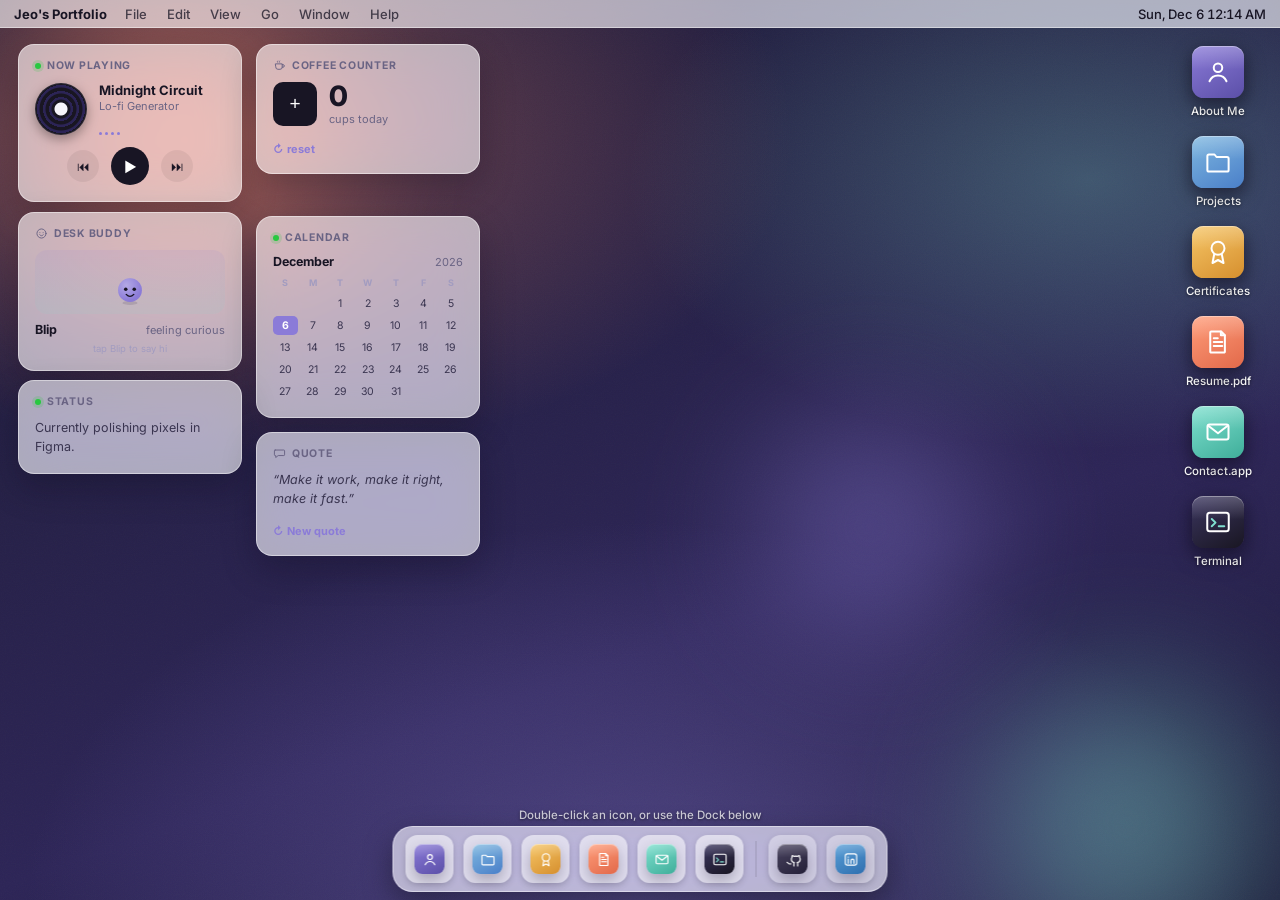
==== index.html @ fe389050 "added favicon and draggable widgets" ====
<!DOCTYPE html>
<html lang="en">
<head>
<meta charset="UTF-8">
<meta name="viewport" content="width=device-width, initial-scale=1.0, maximum-scale=1, user-scalable=no">
<title>Jeo Mayku Tecson - Portfolio</title>
<link rel="icon" type="image/x-icon" href="assets/pixelfavicon.png">
<link rel="preconnect" href="https://fonts.googleapis.com">
<link href="https://fonts.googleapis.com/css2?family=Inter:wght@400;500;600;700;800&family=JetBrains+Mono:wght@400;500&display=swap" rel="stylesheet">
<style>
/* ============================================================
   CONFIG NOTE: Search for "EDIT ME" in the <script> at the
   bottom to change name, bio, projects, links, and resume text.
   ============================================================ */

:root{
  --ink-900:#181524;
  --ink-700:#3a3550;
  --ink-500:#6a6484;
  --ink-300:#a29cc0;
  --glass-light: rgba(255,255,255,0.62);
  --glass-border: rgba(255,255,255,0.45);
  --accent-coral:#ff8a65;
  --accent-mint:#7fe0cf;
  --accent-violet:#8b7bd8;
  --window-bg:#f7f5fb;
  --window-header:#eeecf5;
  --radius-lg:14px;
  --radius-md:10px;
  --font-display:'Inter', -apple-system, BlinkMacSystemFont, 'Segoe UI', sans-serif;
  --font-body:'Inter', -apple-system, BlinkMacSystemFont, 'Segoe UI', sans-serif;
  --font-mono:'JetBrains Mono', monospace;
}

*{box-sizing:border-box;}
html,body{
  margin:0; padding:0; height:100%; width:100%;
  overflow:hidden;
  font-family:var(--font-body);
  -webkit-font-smoothing:antialiased;
  user-select:none;
}

/* ---------------- Desktop / Wallpaper ---------------- */
:root{
  --wp-base: linear-gradient(160deg, #1a1836 0%, #241f45 35%, #2c2456 65%, #1c1a3a 100%);
  --wp-blob1: #ff8a65;
  --wp-blob2: #7fe0cf;
  --wp-blob3: #8b7bd8;
}
#desktop{
  position:relative;
  height:100vh; width:100vw;
  overflow:hidden;
  background:
    radial-gradient(ellipse 70% 60% at 20% 15%, color-mix(in srgb, var(--wp-blob1) 35%, transparent), transparent 60%),
    radial-gradient(ellipse 60% 50% at 85% 20%, color-mix(in srgb, var(--wp-blob2) 28%, transparent), transparent 60%),
    radial-gradient(ellipse 80% 70% at 50% 100%, color-mix(in srgb, var(--wp-blob3) 40%, transparent), transparent 60%),
    var(--wp-base);
  background-size: cover;
  background-position: center;
  transition: background-color .3s ease;
}
.blob{
  position:absolute;
  border-radius:50%;
  filter:blur(60px);
  opacity:0.55;
  animation: drift 30s ease-in-out infinite;
  pointer-events:none;
  transition: opacity .3s ease;
}
.blob1{ width:38vw; height:38vw; top:-8vw; left:-6vw; background:radial-gradient(circle, var(--wp-blob1), transparent 70%); animation-delay:0s;}
.blob2{ width:32vw; height:32vw; bottom:-10vw; right:-4vw; background:radial-gradient(circle, var(--wp-blob2), transparent 70%); animation-delay:-10s;}
.blob3{ width:26vw; height:26vw; top:40%; left:55%; background:radial-gradient(circle, var(--wp-blob3), transparent 70%); animation-delay:-20s;}
@keyframes drift{
  0%,100%{ transform:translate(0,0) scale(1); }
  33%{ transform:translate(3vw,-2vw) scale(1.08); }
  66%{ transform:translate(-2vw,3vw) scale(0.95); }
}
@media (prefers-reduced-motion: reduce){
  .blob{ animation:none; }
}

/* subtle grain */
#desktop::after{
  content:"";
  position:absolute; inset:0;
  background-image:url("data:image/svg+xml,%3Csvg xmlns='http://www.w3.org/2000/svg' width='100' height='100'%3E%3Cfilter id='n'%3E%3CfeTurbulence type='fractalNoise' baseFrequency='0.9' numOctaves='2' stitchTiles='stitch'/%3E%3C/filter%3E%3Crect width='100%25' height='100%25' filter='url(%23n)' opacity='0.03'/%3E%3C/svg%3E");
  pointer-events:none;
}

/* ---------------- Menu Bar ---------------- */
#menubar{
  position:fixed; top:0; left:0; right:0; height:28px;
  background:var(--glass-light);
  backdrop-filter:blur(20px) saturate(180%);
  -webkit-backdrop-filter:blur(20px) saturate(180%);
  border-bottom:1px solid var(--glass-border);
  display:flex; align-items:center; justify-content:space-between;
  padding:0 14px;
  font-size:13px; font-weight:600; color:var(--ink-900);
  z-index:9000;
}
#menubar .left, #menubar .right{ display:flex; align-items:center; gap:16px; }
#menubar .app-name{ font-weight:700; cursor:pointer; }
#menubar .menu-item{
  opacity:0.75; font-weight:500; display:none;
  position:relative; cursor:pointer; padding:4px 2px;
  border-radius:4px; transition:opacity .12s ease, background .12s ease;
}
@media (min-width:700px){ #menubar .menu-item{ display:inline-flex; align-items:center; } }
#menubar .menu-item:hover{ opacity:1; }
#menubar .menu-item.menu-open{ opacity:1; background:rgba(139,123,216,0.18); }
#menubar .right{ font-weight:500; }
#menubar .icon{ font-size:12px; opacity:0.85; }
#clock{ font-variant-numeric:tabular-nums; min-width:64px; text-align:right; cursor:pointer;}

/* Menu bar dropdowns */
.menu-dropdown{
  position:fixed; top:28px; z-index:19500;
  min-width:210px;
  background:rgba(250,249,255,0.97);
  backdrop-filter:blur(18px) saturate(180%);
  -webkit-backdrop-filter:blur(18px) saturate(180%);
  border:1px solid rgba(0,0,0,0.08);
  border-radius:10px;
  box-shadow:0 14px 34px rgba(10,8,25,0.3);
  padding:6px;
  display:none;
  animation:menuIn 0.12s ease;
}
.menu-dropdown.open{ display:block; }
@keyframes menuIn{ from{ opacity:0; transform:translateY(-4px); } to{ opacity:1; transform:translateY(0); } }
.menu-dropdown .md-item{
  padding:7px 10px; border-radius:6px; cursor:pointer;
  font-size:13px; font-weight:500; color:var(--ink-900);
  display:flex; align-items:center; justify-content:space-between; gap:10px;
  white-space:nowrap;
}
.menu-dropdown .md-item:hover{ background:rgba(139,123,216,0.16); }
.menu-dropdown .md-item.disabled{ color:var(--ink-300); cursor:default; }
.menu-dropdown .md-item.disabled:hover{ background:none; }
.menu-dropdown .md-shortcut{ font-size:11px; color:var(--ink-300); font-family:var(--font-mono); }
.menu-dropdown .md-sep{ height:1px; background:rgba(0,0,0,0.08); margin:5px 4px; }

/* ---------------- Desktop Icons ---------------- */
#icons{
  position:absolute; inset:32px 0 78px 0;
  z-index:10;
  pointer-events:none;
}
.icon-item{
  position:absolute;
  width:88px; padding:8px 4px 6px;
  display:flex; flex-direction:column; align-items:center; gap:6px;
  border-radius:8px; cursor:pointer;
  text-align:center;
  pointer-events:auto;
  touch-action:none;
}
.icon-item:hover{ background:rgba(255,255,255,0.08); }
.icon-item.selected{ background:rgba(139,123,216,0.35); }
.icon-item.dragging{ background:rgba(139,123,216,0.3); z-index:11; transition:none; }
.icon-glyph{
  width:52px; height:52px;
  display:flex; align-items:center; justify-content:center;
  font-size:30px;
  filter:drop-shadow(0 6px 10px rgba(0,0,0,0.35));
}

/* ---------------- Icon tiles (sophisticated app icons) ---------------- */
.icon-tile{
  display:flex; align-items:center; justify-content:center;
  border-radius:22%;
  position:relative;
  box-shadow:0 1px 0 rgba(255,255,255,0.35) inset, 0 6px 14px rgba(20,15,40,0.28);
}
.icon-tile::after{
  content:'';
  position:absolute; inset:0; border-radius:22%;
  background:linear-gradient(180deg, rgba(255,255,255,0.22), rgba(255,255,255,0) 45%);
  pointer-events:none;
}
.icon-tile svg{ position:relative; z-index:1; display:block; }
.icon-glyph .icon-tile{ width:100%; height:100%; }
.dock-item .icon-tile{ width:30px; height:30px; border-radius:26%; }
.fi-icon.icon-tile{ width:56px; height:56px; border-radius:24%; background:var(--tile-bg, #fff); box-shadow:0 3px 8px rgba(0,0,0,0.18), 0 1px 0 rgba(255,255,255,0.35) inset; }
.proj-hero .icon-tile{ width:88px; height:88px; border-radius:22px; }
.icon-label{
  font-size:11.5px; color:#fff; font-weight:500;
  text-shadow:0 1px 3px rgba(0,0,0,0.55);
  line-height:1.25;
}

/* ---------------- Dock ---------------- */
#dock-wrap{
  position:fixed; bottom:8px; left:50%; transform:translateX(-50%);
  z-index:9500;
  display:flex; align-items:flex-end;
}
#dock{
  display:flex; align-items:flex-end; gap:10px;
  padding:8px 12px;
  background:var(--glass-light);
  backdrop-filter:blur(24px) saturate(180%);
  -webkit-backdrop-filter:blur(24px) saturate(180%);
  border:1px solid var(--glass-border);
  border-radius:20px;
  box-shadow:0 12px 30px rgba(0,0,0,0.35);
}
.dock-item{
  position:relative;
  width:48px; height:48px;
  display:flex; align-items:center; justify-content:center;
  font-size:26px;
  border-radius:12px;
  cursor:pointer;
  transition:transform 0.15s ease, margin 0.15s ease;
  background:rgba(255,255,255,0.55);
  box-shadow:0 2px 6px rgba(0,0,0,0.15);
}
.dock-item.link-item{ background:rgba(255,255,255,0.35); }
.dock-item:hover{ transform:translateY(-10px) scale(1.15); }
.dock-item .dock-tip{
  position:absolute; bottom:60px; left:50%; transform:translateX(-50%);
  background:rgba(20,18,35,0.9); color:#fff; font-size:11px; font-weight:600;
  padding:4px 9px; border-radius:6px; white-space:nowrap;
  opacity:0; pointer-events:none; transition:opacity 0.15s ease;
}
.dock-item:hover .dock-tip{ opacity:1; }
.dock-item .dot{
  position:absolute; bottom:-7px; left:50%; transform:translateX(-50%);
  width:4px; height:4px; border-radius:50%; background:#2c2456;
  opacity:0; transition:opacity .15s;
}
.dock-item.running .dot{ opacity:1; }
.dock-sep{ width:1px; height:36px; background:rgba(0,0,0,0.15); margin:0 2px; align-self:center; }

/* ---------------- Windows ---------------- */
.window{
  position:absolute;
  min-width:300px;
  background:var(--window-bg);
  border-radius:var(--radius-lg);
  box-shadow:0 25px 60px rgba(10,8,25,0.45), 0 2px 8px rgba(10,8,25,0.2);
  overflow:hidden;
  display:flex; flex-direction:column;
  border:1px solid rgba(255,255,255,0.5);
  animation:winIn 0.22s cubic-bezier(.2,.9,.3,1.2);
}
@keyframes winIn{
  from{ opacity:0; transform:scale(0.92) translateY(14px); }
  to{ opacity:1; transform:scale(1) translateY(0); }
}
.window.closing{ animation:winOut 0.16s ease forwards; }
@keyframes winOut{ to{ opacity:0; transform:scale(0.94); } }

.win-header{
  height:38px; flex:0 0 auto;
  background:var(--window-header);
  display:flex; align-items:center; gap:8px;
  padding:0 12px;
  cursor:grab;
  border-bottom:1px solid rgba(0,0,0,0.06);
}
.win-header:active{ cursor:grabbing; }
.traffic{ display:flex; gap:8px; }
.traffic span{
  width:12px; height:12px; border-radius:50%;
  display:inline-block; cursor:pointer;
  position:relative;
}
.t-close{ background:#ff5f57; }
.t-min{ background:#febc2e; }
.t-max{ background:#28c840; }
.traffic span::after{
  content:''; position:absolute; inset:0; border-radius:50%;
  box-shadow:inset 0 0 0 1px rgba(0,0,0,0.06);
}
.win-title{
  flex:1; text-align:center; font-size:13px; font-weight:600; color:var(--ink-700);
  margin-right:44px;
  white-space:nowrap; overflow:hidden; text-overflow:ellipsis;
}
.win-body{
  flex:1; overflow:auto; background:var(--window-bg);
}
.window.maximized{
  top:32px !important; left:0 !important;
  width:100vw !important; height:calc(100vh - 32px - 74px) !important;
  border-radius:0;
}

/* ---------------- iOS-style app screen header (mobile only) ---------------- */
.ios-grabber{
  width:36px; height:5px; border-radius:3px;
  background:rgba(0,0,0,0.18);
  margin:8px auto 0;
  flex:0 0 auto;
}
.mobile-header{
  height:50px; flex:0 0 auto;
  background:var(--window-header);
  display:flex; align-items:center; gap:4px;
  padding:0 4px 0 2px;
  cursor:default;
  border-bottom:1px solid rgba(0,0,0,0.06);
}
.ios-back{
  border:none; background:transparent; cursor:pointer;
  width:42px; height:42px; flex:0 0 auto;
  display:flex; align-items:center; justify-content:center;
  font-size:26px; font-weight:600; line-height:1;
  color:var(--accent-violet);
  font-family:var(--font-body);
  padding:0;
}
.ios-back:active{ opacity:0.55; }
.ios-header-spacer{ width:42px; flex:0 0 auto; }
.mobile-header .win-title{ margin-right:0; font-size:15px; font-weight:700; }

/* Finder-style grid (Projects window) */
.finder-toolbar{
  display:flex; align-items:center; gap:8px; padding:8px 14px;
  border-bottom:1px solid rgba(0,0,0,0.06); background:#fbfaff;
  font-size:12px; color:var(--ink-500);
}
.finder-grid{
  display:grid; grid-template-columns:repeat(auto-fill,minmax(108px,1fr));
  gap:6px; padding:18px;
}
.finder-item{
  display:flex; flex-direction:column; align-items:center; gap:8px;
  padding:10px 6px; border-radius:8px; cursor:pointer;
  text-align:center;
}
.finder-item:hover{ background:rgba(139,123,216,0.12); }
.finder-item .fi-icon{
  border-radius:24%;
}
.finder-item .fi-icon.fi-photo{
  overflow:hidden; background:#fff;
}
.finder-item .fi-icon.fi-photo img{
  width:100%; height:100%; object-fit:cover; display:block;
}
.finder-item .fi-name{ font-size:12px; font-weight:600; color:var(--ink-900); }
.finder-item .fi-sub{ font-size:10.5px; color:var(--ink-500); }

/* Project detail */
.proj-detail{ padding:26px 30px; font-family:var(--font-body); color:var(--ink-900); }
.proj-detail h1{
  font-family:var(--font-display); font-size:26px; margin:0 0 4px; color:var(--ink-900);
}
.proj-detail .proj-tag{ color:var(--ink-500); font-size:14px; margin-bottom:18px; }
.proj-detail p{ line-height:1.65; font-size:14.5px; color:var(--ink-700); }
.stack-row{ display:flex; flex-wrap:wrap; gap:8px; margin:16px 0 20px; }
.stack-pill{
  background:rgba(139,123,216,0.14); color:var(--ink-700);
  font-size:12px; font-weight:600; padding:5px 11px; border-radius:20px;
  font-family:var(--font-mono);
}
.proj-links{ display:flex; gap:10px; margin-top:6px; flex-wrap:wrap;}
.proj-links a{
  text-decoration:none; font-size:13px; font-weight:600;
  padding:9px 16px; border-radius:9px;
  background:var(--ink-900); color:#fff;
  transition:transform .12s ease, opacity .12s ease;
}
.proj-links a.secondary{ background:transparent; color:var(--ink-900); border:1.5px solid var(--ink-900); }
.proj-links a:hover{ transform:translateY(-2px); }
.proj-hero{
  position:relative;
  height:260px; border-radius:12px; margin-bottom:20px;
  display:flex; align-items:center; justify-content:center; font-size:52px;
}
.proj-hero-img{
  position:absolute; inset:0;
  width:100%; height:100%; object-fit:cover; object-position:top; display:block;
  opacity:0; pointer-events:none;
  transition:opacity .28s ease;
}
.proj-hero-img.active{ opacity:1; pointer-events:auto; }
.proj-hero-arrow{
  position:absolute; top:50%; transform:translateY(-50%);
  width:30px; height:30px; border-radius:50%;
  background:rgba(0,0,0,0.45); color:#fff; border:none; cursor:pointer;
  display:flex; align-items:center; justify-content:center;
  font-size:17px; line-height:1; z-index:3;
  transition:background .15s ease, transform .15s ease;
}
.proj-hero-arrow:hover{ background:rgba(0,0,0,0.68); transform:translateY(-50%) scale(1.08); }
.proj-hero-prev{ left:8px; }
.proj-hero-next{ right:8px; }
.proj-hero-dots{
  position:absolute; bottom:9px; left:50%; transform:translateX(-50%);
  display:flex; gap:5px; z-index:3;
}
.proj-hero-dot{
  width:5.5px; height:5.5px; border-radius:50%;
  background:rgba(255,255,255,0.55); cursor:pointer;
  transition:background .15s ease, transform .15s ease;
}
.proj-hero-dot.active{ background:#fff; transform:scale(1.35); }

/* Certificate detail (mirrors proj-detail, taller hero for cert images) */
.cert-detail{ padding:26px 30px; font-family:var(--font-body); color:var(--ink-900); }
.cert-detail h1{
  font-family:var(--font-display); font-size:24px; margin:0 0 4px; color:var(--ink-900);
}
.cert-detail .cert-issuer{ color:var(--accent-violet); font-weight:600; font-size:14px; margin-bottom:2px; }
.cert-detail .cert-date{ color:var(--ink-500); font-size:13px; margin-bottom:18px; }
.cert-detail p{ line-height:1.65; font-size:14.5px; color:var(--ink-700); }
.cert-hero{
  width:100%; border-radius:12px; margin-bottom:20px;
  display:flex; align-items:center; justify-content:center;
  background:var(--window-header);
  overflow:hidden; cursor:zoom-in;
  min-height:200px;
}
.cert-hero img{ width:100%; height:auto; display:block; max-height:340px; object-fit:contain; background:#fff; }
.cert-hero.no-photo{ cursor:default; }
.cert-links{ display:flex; gap:10px; margin-top:6px; flex-wrap:wrap;}
.cert-links a{
  text-decoration:none; font-size:13px; font-weight:600;
  padding:9px 16px; border-radius:9px;
  background:var(--ink-900); color:#fff;
  transition:transform .12s ease, opacity .12s ease;
}
.cert-links a:hover{ transform:translateY(-2px); }
.cert-id{
  font-family:var(--font-mono); font-size:12px; color:var(--ink-500);
  background:var(--window-header); display:inline-block; padding:6px 10px; border-radius:8px; margin-top:14px;
}

/* About window */
.about-wrap{ padding:30px 34px; }
.about-header{ display:flex; gap:20px; align-items:center; margin-bottom:22px; }
.avatar{
  width:78px; height:78px; border-radius:50%; flex:0 0 auto;
  background:linear-gradient(145deg, var(--accent-coral), var(--accent-violet));
  color:#fff; display:flex; align-items:center; justify-content:center;
  font-family:var(--font-display); font-weight:800; font-size:26px;
  box-shadow:0 6px 16px rgba(139,123,216,0.4);
  overflow:hidden;
}
.avatar.has-photo{ cursor:zoom-in; }
.avatar img{
  width:100%; height:100%; object-fit:cover; display:block;
}
.avatar.has-photo:hover{ box-shadow:0 6px 20px rgba(139,123,216,0.6); transform:scale(1.03); }
.avatar{ transition:transform .15s ease, box-shadow .15s ease; }

/* ---------------- Image Viewer (Preview.app) ---------------- */
.viewer-body{
  height:100%; display:flex; flex-direction:column;
  background:#1c1a2e;
}
.viewer-stage{
  flex:1; display:flex; align-items:center; justify-content:center;
  overflow:auto; padding:24px;
}
.viewer-stage img{
  max-width:100%; max-height:100%;
  border-radius:6px;
  box-shadow:0 20px 50px rgba(0,0,0,0.5);
}
.viewer-bar{
  flex:0 0 auto; padding:9px 16px;
  background:rgba(255,255,255,0.06);
  border-top:1px solid rgba(255,255,255,0.08);
  color:rgba(255,255,255,0.7); font-size:12px; font-family:var(--font-mono);
  display:flex; align-items:center; justify-content:space-between;
}
.viewer-bar a{ color:var(--accent-mint); text-decoration:none; font-weight:600; }

/* clickable project hero images */
.proj-hero.has-photo{ cursor:zoom-in; padding:0; overflow:hidden; }
.proj-hero img{ width:100%; height:100%; object-fit:cover; display:block; }
.about-header h1{ font-family:var(--font-display); font-size:22px; margin:0 0 4px; color:var(--ink-900); }
.about-header .role{ color:var(--accent-violet); font-weight:600; font-size:13.5px; }
.about-wrap p{ line-height:1.7; font-size:14.5px; color:var(--ink-700); margin-bottom:14px; }
.skills-grid{ display:flex; flex-wrap:wrap; gap:8px; margin-top:6px; }
.skill-chip{
  background:var(--window-header); border:1px solid rgba(0,0,0,0.06);
  font-size:12px; font-weight:600; padding:6px 12px; border-radius:8px; color:var(--ink-700);
}
.section-label{
  font-size:11px; text-transform:uppercase; letter-spacing:0.08em;
  color:var(--ink-300); font-weight:700; margin:22px 0 10px;
}

/* Resume window */
.resume-wrap{ padding:30px 36px; font-size:13.5px; color:var(--ink-700); }
.resume-wrap h1{ font-family:var(--font-display); font-size:24px; color:var(--ink-900); margin:0 0 2px;}
.resume-wrap .sub{ color:var(--ink-500); margin-bottom:18px; font-size:13px;}
.res-entry{ margin-bottom:16px; padding-bottom:16px; border-bottom:1px dashed rgba(0,0,0,0.1); }
.res-entry:last-child{ border-bottom:none; }
.res-row{ display:flex; justify-content:space-between; font-weight:700; color:var(--ink-900); font-size:14px; }
.res-role{ color:var(--accent-violet); font-weight:600; font-size:13px; margin-bottom:4px;}
.res-date{ font-weight:500; color:var(--ink-500); font-size:12.5px; }
.download-btn{
  display:inline-block; margin-top:10px; text-decoration:none;
  background:var(--ink-900); color:#fff; font-weight:600; font-size:13px;
  padding:9px 16px; border-radius:9px;
}

/* Contact window */
.contact-wrap{ padding:28px 32px; }
.contact-wrap h1{ font-family:var(--font-display); font-size:22px; margin:0 0 6px; color:var(--ink-900); }
.contact-wrap .sub{ color:var(--ink-500); font-size:13.5px; margin-bottom:20px; }
.contact-card-list{ display:flex; flex-direction:column; gap:12px; }
.contact-card{
  display:flex; align-items:center; gap:14px;
  padding:14px 16px; border-radius:12px;
  background:var(--window-header); border:1px solid rgba(0,0,0,0.06);
  text-decoration:none; color:inherit;
  transition:transform .12s ease, box-shadow .12s ease;
}
.contact-card:hover{ transform:translateY(-2px); box-shadow:0 6px 16px rgba(20,15,40,0.12); }
.contact-card .cc-icon{ flex:0 0 auto; }
.contact-card .cc-text{ min-width:0; }
.contact-card .cc-label{ font-size:11px; text-transform:uppercase; letter-spacing:.05em; color:var(--ink-500); font-weight:700; margin-bottom:2px; }
.contact-card .cc-value{ font-size:14px; font-weight:600; color:var(--ink-900); white-space:nowrap; overflow:hidden; text-overflow:ellipsis; }
.form-row{ margin-bottom:14px; display:flex; flex-direction:column; gap:6px; }
.form-row label{ font-size:12px; font-weight:700; color:var(--ink-700); text-transform:uppercase; letter-spacing:.04em;}
.form-row input, .form-row textarea{
  font-family:var(--font-body); font-size:13.5px;
  border:1.5px solid rgba(0,0,0,0.12); border-radius:8px;
  padding:10px 12px; background:#fff; color:var(--ink-900);
  resize:vertical;
}
.form-row input:focus, .form-row textarea:focus{ outline:2px solid var(--accent-violet); outline-offset:1px; border-color:transparent;}
.send-btn{
  border:none; cursor:pointer; font-weight:700; font-size:13.5px;
  background:var(--ink-900); color:#fff; padding:11px 20px; border-radius:9px;
  font-family:var(--font-body);
}
.send-btn:hover{ opacity:0.88; }
.contact-links{ display:flex; gap:10px; margin-top:18px; flex-wrap:wrap; }
.contact-links a{
  text-decoration:none; font-size:12.5px; font-weight:600; color:var(--ink-700);
  border:1.5px solid rgba(0,0,0,0.12); padding:8px 13px; border-radius:8px;
}

/* Terminal window */
.terminal{
  background:#191622; color:#c9f7e6; font-family:var(--font-mono); font-size:13px;
  padding:16px 18px; height:100%; line-height:1.7; white-space:pre-wrap;
}
.terminal .prompt{ color:#7fe0cf; }
.terminal .cmd{ color:#ff8a65; }
.blink{ animation:blink 1s step-end infinite; }
@keyframes blink{ 50%{opacity:0;} }

/* Context menu */
#ctx-menu{
  position:fixed; z-index:20000; background:rgba(250,249,255,0.96);
  backdrop-filter:blur(14px); border-radius:10px; padding:6px;
  box-shadow:0 10px 30px rgba(0,0,0,0.3); border:1px solid rgba(0,0,0,0.06);
  display:none; min-width:180px; font-size:13px;
}
#ctx-menu div{ padding:8px 12px; border-radius:6px; cursor:pointer; color:var(--ink-900); }
#ctx-menu div:hover{ background:rgba(139,123,216,0.15); }

/* Wallpaper picker */
.wallpaper-wrap{ padding:26px 28px; }
.wallpaper-wrap h1{ font-family:var(--font-display); font-size:20px; margin:0 0 4px; color:var(--ink-900); }
.wallpaper-wrap .sub{ color:var(--ink-500); font-size:13px; margin-bottom:20px; }
.wp-grid{ display:grid; grid-template-columns:repeat(auto-fill,minmax(120px,1fr)); gap:14px; }
.wp-swatch{
  height:78px; border-radius:12px; cursor:pointer; position:relative;
  border:2px solid transparent; overflow:hidden;
  box-shadow:0 3px 10px rgba(0,0,0,0.15);
  transition:transform .12s ease, border-color .12s ease;
}
.wp-swatch:hover{ transform:translateY(-2px); }
.wp-swatch.active{ border-color:var(--accent-violet); }
.wp-swatch .wp-name{
  position:absolute; left:8px; bottom:6px; font-size:11px; font-weight:700;
  color:#fff; text-shadow:0 1px 3px rgba(0,0,0,0.6);
}
.wp-swatch .wp-check{
  position:absolute; top:6px; right:6px; width:18px; height:18px; border-radius:50%;
  background:var(--accent-violet); color:#fff; display:none;
  align-items:center; justify-content:center; font-size:11px; font-weight:800;
}
.wp-swatch.active .wp-check{ display:flex; }
.wp-reset-row{
  margin-top:20px; padding-top:18px; border-top:1px dashed rgba(0,0,0,0.12);
}
.wp-reset-btn{
  background:transparent; border:1.5px solid rgba(0,0,0,0.15);
  color:var(--ink-700); font-weight:600; font-size:13px; padding:9px 14px; border-radius:9px; cursor:pointer;
}

/* ---------------- Boot Screen ---------------- */
#boot-screen{
  position:fixed; inset:0; z-index:99999;
  display:flex; flex-direction:column; align-items:center; justify-content:center;
  gap:16px;
  background:linear-gradient(160deg,#1a1836 0%,#241f45 40%,#2c2456 70%,#161329 100%);
  transition:opacity .35s ease;
}
#boot-screen.boot-hide{ opacity:0; pointer-events:none; }
.boot-logo{
  width:64px; height:64px; border-radius:18px;
  background:linear-gradient(150deg,var(--accent-violet),var(--accent-coral));
  display:flex; align-items:center; justify-content:center;
  box-shadow:0 10px 30px rgba(139,123,216,.5);
  overflow:hidden;
  animation: bootPulse 1.3s ease-in-out infinite;
}
.boot-logo img{ width:100%; height:100%; object-fit:cover; display:block; }
@keyframes bootPulse{ 0%,100%{ transform:scale(1); } 50%{ transform:scale(1.07); } }
.boot-name{
  font-family:var(--font-display); font-weight:700; font-size:14.5px; color:#fff;
  letter-spacing:.02em; opacity:.85;
}
.boot-bar{
  width:140px; height:4px; border-radius:4px; background:rgba(255,255,255,0.15); overflow:hidden;
}
.boot-bar-fill{
  height:100%; width:0%; border-radius:4px;
  background:linear-gradient(90deg,var(--accent-coral),var(--accent-violet),var(--accent-mint));
  animation: bootFill 2.1s cubic-bezier(.3,.7,.4,1) forwards;
}
@keyframes bootFill{ from{ width:0%; } to{ width:100%; } }
@media (prefers-reduced-motion: reduce){
  .boot-logo{ animation:none; }
  .boot-bar-fill{ animation-duration:.6s; }
}

/* Mobile boot hint */
#boot-hint{
  position:fixed; bottom:78px; left:50%; transform:translateX(-50%);
  color:rgba(255,255,255,0.75); font-size:11.5px; font-weight:500;
  text-shadow:0 1px 3px rgba(0,0,0,0.5); z-index:9000; text-align:center;
  pointer-events:none;
}

/* ---------------- Desktop Widgets ---------------- */
#widgets-layer{
  position:absolute; top:44px; left:18px; z-index:12;
  width:480px;
  height:calc(100vh - 44px - 110px);
  pointer-events:none;
}
#widgets-layer .widget{ pointer-events:auto; }
.widget{
  position:absolute;
  width:224px;
  background:var(--glass-light);
  backdrop-filter:blur(22px) saturate(180%);
  -webkit-backdrop-filter:blur(22px) saturate(180%);
  border:1px solid var(--glass-border);
  border-radius:16px;
  padding:14px 16px 16px;
  box-shadow:0 14px 34px rgba(10,8,25,0.28);
  animation:winIn 0.3s cubic-bezier(.2,.9,.3,1.2);
  z-index:1;
}
.widget.widget-dragging{
  transition:none;
  box-shadow:0 24px 50px rgba(10,8,25,0.42);
  cursor:grabbing;
}
.widget.widget-dragging .widget-header{ cursor:grabbing; }
.widget-header{
  font-size:10.5px; text-transform:uppercase; letter-spacing:.07em;
  color:var(--ink-500); font-weight:700;
  margin-bottom:10px; display:flex; align-items:center; gap:6px;
  cursor:grab;
  touch-action:none;
}
.widget-dot{
  width:6px; height:6px; border-radius:50%; background:#28c840; display:inline-block;
  box-shadow:0 0 0 3px rgba(40,200,64,0.18);
}
.widget-icon{ flex:0 0 auto; color:var(--ink-500); display:block; }

/* Music player widget */
.music-body{ display:flex; align-items:center; gap:12px; margin-bottom:12px; }
.vinyl{
  width:52px; height:52px; border-radius:50%; flex:0 0 auto;
  background:
    radial-gradient(circle at 50% 50%, var(--window-bg) 0 6px, transparent 7px),
    repeating-radial-gradient(circle at 50% 50%, #191622 0, #191622 3px, #2c2456 4px, #2c2456 6px);
  box-shadow:0 4px 12px rgba(0,0,0,0.35), inset 0 0 0 1px rgba(255,255,255,0.08);
  animation: vinylspin 3.2s linear infinite;
  animation-play-state: paused;
}
.vinyl.playing{ animation-play-state: running; }
@keyframes vinylspin{ to{ transform:rotate(360deg); } }
.music-info{ flex:1; min-width:0; }
.track-name{
  font-size:13px; font-weight:700; color:var(--ink-900);
  white-space:nowrap; overflow:hidden; text-overflow:ellipsis;
}
.track-artist{ font-size:11px; color:var(--ink-500); margin:1px 0 8px; }
.eq-bars{ display:flex; align-items:flex-end; gap:3px; height:14px; }
.eq-bars span{
  width:3px; border-radius:2px; height:3px;
  background:var(--accent-violet);
  animation:eqbounce 0.9s ease-in-out infinite;
  animation-play-state:paused;
}
.eq-bars.playing span{ animation-play-state:running; }
.eq-bars span:nth-child(1){ animation-delay:0s; }
.eq-bars span:nth-child(2){ animation-delay:.15s; }
.eq-bars span:nth-child(3){ animation-delay:.3s; }
.eq-bars span:nth-child(4){ animation-delay:.45s; }
@keyframes eqbounce{ 0%,100%{ height:3px; } 50%{ height:14px; } }
.music-controls{ display:flex; align-items:center; justify-content:center; gap:12px; }
.music-controls button{
  border:none; cursor:pointer; font-size:13px;
  width:32px; height:32px; border-radius:50%;
  background:rgba(0,0,0,0.06); color:var(--ink-900);
  display:flex; align-items:center; justify-content:center;
  transition:transform .12s ease, background .12s ease;
  font-family:var(--font-body);
}
.music-controls button:hover{ background:rgba(0,0,0,0.12); transform:scale(1.08); }
.music-controls .music-play-btn{
  width:38px; height:38px; background:var(--ink-900); color:#fff; font-size:14px;
}
.music-controls .music-play-btn:hover{ background:var(--ink-700); }
.music-hint{ font-size:9.5px; color:var(--ink-300); text-align:center; margin-top:8px; }

/* Quote widget */
.quote-text{
  font-size:12.5px; line-height:1.55; color:var(--ink-700); font-style:italic;
  margin-bottom:10px; min-height:38px;
}
.quote-refresh{
  border:none; background:transparent; cursor:pointer; padding:0;
  font-size:11px; font-weight:700; color:var(--accent-violet);
  font-family:var(--font-body);
}

/* Status widget */
.status-text{ font-size:12.5px; line-height:1.55; color:var(--ink-700); }

/* Pixel pet widget */
.pet-stage{
  position:relative; height:64px; border-radius:12px; margin-bottom:8px;
  background:linear-gradient(180deg, rgba(139,123,216,0.1), rgba(127,224,207,0.1));
  overflow:hidden; display:flex; align-items:flex-end; justify-content:center;
}
.pet-guy{
  width:34px; height:34px; margin-bottom:6px;
  transition:transform .18s ease;
  animation:petBob 2.4s ease-in-out infinite;
  cursor:pointer;
}
.pet-guy:active{ transform:scale(0.88); }
@keyframes petBob{ 0%,100%{ transform:translateY(0); } 50%{ transform:translateY(-4px); } }
.pet-guy.pet-happy{ animation:petJump 0.5s ease; }
@keyframes petJump{ 0%{ transform:translateY(0) rotate(0); } 30%{ transform:translateY(-14px) rotate(-8deg); } 60%{ transform:translateY(0) rotate(6deg); } 100%{ transform:translateY(0) rotate(0); } }
.pet-sparkle{
  position:absolute; font-size:12px; opacity:0; pointer-events:none;
  animation:petSparkle 0.7s ease forwards;
}
@keyframes petSparkle{ 0%{ opacity:1; transform:translateY(0) scale(0.6); } 100%{ opacity:0; transform:translateY(-22px) scale(1.1); } }
.pet-row{ display:flex; align-items:center; justify-content:space-between; }
.pet-name{ font-size:12.5px; font-weight:700; color:var(--ink-900); }
.pet-mood{ font-size:11px; color:var(--ink-500); }
.pet-hint{ font-size:9.5px; color:var(--ink-300); text-align:center; margin-top:6px; }

/* Coffee counter widget */
.coffee-row{ display:flex; align-items:center; gap:12px; }
.coffee-count{
  font-family:var(--font-display); font-weight:800; font-size:28px; color:var(--ink-900);
  line-height:1; min-width:34px;
}
.coffee-sub{ font-size:11px; color:var(--ink-500); margin-top:2px; }
.coffee-cups{ display:flex; gap:4px; margin-top:8px; flex-wrap:wrap; }
.coffee-cup{ font-size:14px; opacity:0.9; animation:winIn 0.25s ease; }
.coffee-btn{
  border:none; cursor:pointer; border-radius:10px;
  width:44px; height:44px; flex:0 0 auto;
  background:var(--ink-900); color:#fff; font-size:19px;
  display:flex; align-items:center; justify-content:center;
  transition:transform .12s ease, background .12s ease;
}
.coffee-btn:hover{ background:var(--ink-700); transform:scale(1.06); }
.coffee-btn:active{ transform:scale(0.94); }
.coffee-reset{
  border:none; background:transparent; cursor:pointer; padding:0; margin-top:8px;
  font-size:11px; font-weight:700; color:var(--accent-violet); font-family:var(--font-body);
}

/* Mini calendar widget */
.cal-head{ display:flex; align-items:baseline; justify-content:space-between; margin-bottom:8px; }
.cal-month{ font-size:12.5px; font-weight:700; color:var(--ink-900); }
.cal-year{ font-size:11px; color:var(--ink-500); }
.cal-grid{ display:grid; grid-template-columns:repeat(7,1fr); gap:3px; text-align:center; }
.cal-dow{ font-size:9px; font-weight:700; color:var(--ink-300); text-transform:uppercase; padding-bottom:3px; }
.cal-day{ font-size:10.5px; color:var(--ink-700); padding:3px 0; border-radius:5px; }
.cal-day.cal-today{ background:var(--accent-violet); color:#fff; font-weight:700; }
.cal-day.cal-pad{ visibility:hidden; }

/* ---------------- Responsive ---------------- */
@media (max-width:700px){
  #icons{ inset:28px 0 84px 0; }
  .icon-item{ width:74px; }
  .icon-glyph{ width:44px; height:44px; font-size:24px; }
  .icon-label{ font-size:10.5px; }
  .window{
    top:32px !important; left:0 !important;
    width:100vw !important; height:calc(100vh - 32px - 78px) !important;
    border-radius:0;
  }
  .win-title{ margin-right:0; }
  #dock{ gap:6px; padding:6px 8px; border-radius:16px; }
  .dock-item{ width:40px; height:40px; font-size:21px; border-radius:10px; }
  .dock-item:hover{ transform:translateY(-6px) scale(1.08); }
  .about-header{ flex-direction:column; text-align:center; }
  .proj-detail, .about-wrap, .resume-wrap, .contact-wrap, .cert-detail{ padding:20px; }
  #widgets-layer{ width:172px; left:10px; top:38px; gap:10px; }
  .widget{ padding:11px 12px 12px; border-radius:13px; }
  .vinyl{ width:42px; height:42px; }
  .track-name{ font-size:12px; }
  .pet-stage{ height:52px; }
  .coffee-count{ font-size:22px; }
  .coffee-btn{ width:38px; height:38px; }

  /* ---- iPhone-style home screen ---- */
  #menu-app-name{ display:none; }
  #dock{ max-width:94vw; overflow-x:auto; -ms-overflow-style:none; scrollbar-width:none; }
  #dock::-webkit-scrollbar{ display:none; }
  .blob{ position:fixed; }
  #desktop{
    display:flex; flex-direction:column;
    overflow-y:auto; -webkit-overflow-scrolling:touch;
  }
  #widgets-layer{
    display:flex;
    position:static; order:1; width:100%; left:auto; top:auto;
    padding:52px 16px 4px; margin:0;
    flex-direction:row; flex-wrap:wrap; gap:10px;
    height:auto;
  }
  #widgets-layer .widget{ flex:1 1 150px; }
  .widget{ position:static !important; left:auto !important; top:auto !important; z-index:auto !important; }
  .widget-header{ cursor:default; }
  #icons{
    order:2; position:static; inset:auto; height:auto;
    display:grid; grid-template-columns:repeat(4,1fr);
    gap:22px 4px; padding:14px 12px 118px;
  }
  .icon-item{
    position:static !important; left:auto !important; top:auto !important; right:auto !important;
    width:auto !important; touch-action:auto;
  }
  .icon-item:hover, .icon-item.selected{ background:none; }
}
@media (max-width:420px){
  .icon-item{ width:64px; }
  .finder-grid{ grid-template-columns:repeat(auto-fill,minmax(90px,1fr)); }
}
</style>
</head>
<body>

<div id="boot-screen">
  <div class="boot-logo">
    <img src="assets/about/profile-about.png" alt="Jeo Mayku">
  </div>
  <div class="boot-name">Logging in to Jeo Mayku's Portfolio...</div>
  <div class="boot-bar"><div class="boot-bar-fill"></div></div>
</div>

<div id="desktop">
  <div class="blob blob1"></div>
  <div class="blob blob2"></div>
  <div class="blob blob3"></div>

  <!-- Menu Bar -->
  <div id="menubar">
    <div class="left">
      <span class="app-name" id="menu-app-name" data-menu="apple">Jeo's Portfolio</span>
      <span class="menu-item" data-menu="file">File</span>
      <span class="menu-item" data-menu="edit">Edit</span>
      <span class="menu-item" data-menu="view">View</span>
      <span class="menu-item" data-menu="go">Go</span>
      <span class="menu-item" data-menu="window">Window</span>
      <span class="menu-item" data-menu="help">Help</span>
    </div>
    <div class="right">
      <span id="clock" data-menu="clock">--:--</span>
    </div>
  </div>
  <div id="menu-dropdown-layer"></div>

  <!-- Desktop Icons -->
  <div id="icons"></div>

  <!-- Desktop Widgets -->
  <div id="widgets-layer">
    <div class="widget widget-music" data-widget-id="music">
      <div class="widget-header"><span class="widget-dot"></span> Now Playing</div>
      <div class="music-body">
        <div class="vinyl" id="vinyl"></div>
        <div class="music-info">
          <div class="track-name" id="track-name">Midnight Circuit</div>
          <div class="track-artist">Lo-fi Generator</div>
          <div class="eq-bars" id="eq-bars"><span></span><span></span><span></span><span></span></div>
        </div>
      </div>
      <div class="music-controls">
        <button id="music-prev" title="Previous">⏮</button>
        <button id="music-play" class="music-play-btn" title="Play/Pause">▶</button>
        <button id="music-next" title="Next">⏭</button>
      </div>
    </div>

    <div class="widget widget-coffee" data-widget-id="coffee">
      <div class="widget-header">
        <svg class="widget-icon" width="13" height="13" viewBox="0 0 24 24" fill="none" stroke="currentColor" stroke-width="1.8" stroke-linecap="round" stroke-linejoin="round"><path d="M5 9h12v6a4 4 0 0 1-4 4H9a4 4 0 0 1-4-4z"/><path d="M17 10.5h1.6a2.3 2.3 0 0 1 0 4.6H17"/><path d="M8.4 6c-.6-.9-.4-1.5.2-2.3M12 6c-.6-.9-.4-1.5.2-2.3"/></svg>
        Coffee Counter
      </div>
      <div class="coffee-row">
        <button class="coffee-btn" id="coffee-add" title="Add a cup">+</button>
        <div>
          <div class="coffee-count" id="coffee-count">0</div>
          <div class="coffee-sub">cups today</div>
        </div>
      </div>
      <div class="coffee-cups" id="coffee-cups"></div>
      <button class="coffee-reset" id="coffee-reset">↻ reset</button>
    </div>

    <div class="widget widget-pet" data-widget-id="pet">
      <div class="widget-header">
        <svg class="widget-icon" width="13" height="13" viewBox="0 0 24 24" fill="none" stroke="currentColor" stroke-width="1.8" stroke-linecap="round" stroke-linejoin="round"><circle cx="12" cy="12" r="8.4"/><path d="M9 10.4h.01M15 10.4h.01M8.8 14.4c1 1.1 2.2 1.6 3.2 1.6s2.2-.5 3.2-1.6"/></svg>
        Desk Buddy
      </div>
      <div class="pet-stage" id="pet-stage">
        <svg class="pet-guy" id="pet-guy" viewBox="0 0 40 40" xmlns="http://www.w3.org/2000/svg">
          <ellipse cx="20" cy="34" rx="9" ry="2.4" fill="rgba(20,15,40,0.12)"/>
          <circle cx="20" cy="19" r="14" fill="#8b7bd8"/>
          <circle cx="20" cy="19" r="14" fill="url(#petShine)"/>
          <circle cx="15" cy="18" r="2.1" fill="#181524"/>
          <circle cx="25" cy="18" r="2.1" fill="#181524"/>
          <path id="pet-mouth" d="M15.5 24c1.5 1.6 3.2 2.4 4.5 2.4s3-.8 4.5-2.4" stroke="#181524" stroke-width="1.6" fill="none" stroke-linecap="round"/>
          <defs>
            <radialGradient id="petShine" cx="35%" cy="30%" r="65%">
              <stop offset="0%" stop-color="#ffffff" stop-opacity="0.35"/>
              <stop offset="100%" stop-color="#ffffff" stop-opacity="0"/>
            </radialGradient>
          </defs>
        </svg>
      </div>
      <div class="pet-row">
        <span class="pet-name">Blip</span>
        <span class="pet-mood" id="pet-mood">feeling curious</span>
      </div>
      <div class="pet-hint">tap Blip to say hi</div>
    </div>

    <div class="widget widget-calendar" data-widget-id="calendar">
      <div class="widget-header"><span class="widget-dot"></span> Calendar</div>
      <div class="cal-head">
        <span class="cal-month" id="cal-month">Month</span>
        <span class="cal-year" id="cal-year">Year</span>
      </div>
      <div class="cal-grid" id="cal-grid"></div>
    </div>

    <div class="widget widget-status" data-widget-id="status">
      <div class="widget-header"><span class="widget-dot"></span> Status</div>
      <div class="status-text" id="status-text">…</div>
    </div>

    <div class="widget widget-quote" data-widget-id="quote">
      <div class="widget-header">
        <svg class="widget-icon" width="13" height="13" viewBox="0 0 24 24" fill="none" stroke="currentColor" stroke-width="1.8" stroke-linecap="round" stroke-linejoin="round"><path d="M4 5.6h16a1.4 1.4 0 0 1 1.4 1.4v7.4a1.4 1.4 0 0 1-1.4 1.4H9.6L5 19.4V15.8H4A1.4 1.4 0 0 1 2.6 14.4V7A1.4 1.4 0 0 1 4 5.6z"/></svg>
        Quote
      </div>
      <div class="quote-text" id="quote-text">"..."</div>
      <button class="quote-refresh" id="quote-refresh">↻ New quote</button>
    </div>
  </div>

  <div id="boot-hint">Double-click an icon, or use the Dock below</div>

  <!-- Dock -->
  <div id="dock-wrap"><div id="dock"></div></div>

  <!-- Context menu (decorative) -->
  <div id="ctx-menu">
    <div id="ctx-info">Get Info</div>
    <div id="ctx-wallpaper">Change Wallpaper…</div>
  </div>
</div>

<script>
/* ============================================================
   EDIT ME — all portfolio content lives here.
   ============================================================ */
const PROFILE = {
  name: "Jeo Mayku Tecson",
  initials: "JT",
  photo: "assets/about/profile-about.png",
  role: "Virtual Assistant, Graphic Designer, Web & App Designer, Branding",
  location: "Philippines",
  bio: [
    "I am a designer who codes, a coder who understands brand, and a virtual assistant who drives growth. I handle projects from concept to execution, whether that means building a full-stack web app or managing high-converting email marketing campaigns.",
    "I am a curious, self-motivated problem-solver ready to support you."
  ],
  skillGroups: [
    {
      label: "Web & App Dev",
      skills: ["HTML", "CSS", "Javascript", "React", "TypeScript", "Next.js", "Tailwind", "PostgreSQL"]
    },
    {
      label: "VA & Graphic Design",
      skills: ["Figma", "Framer", "Canva", "Adobe Photoshop", "Email Marketing", "Calendar & Inbox Management", "Social Media Management"]
    }
  ],
  email: "jeotecson13@gmail.com",
  phone: "+63 970 039 8515",
  socials: [
    { label: "GitHub", url: "https://github.com/jeotecson-web", icon: "🐙" },
    { label: "LinkedIn", url: "https://www.linkedin.com/in/jeo-mayku-tecson-a39258193", icon: "💼" },
    { label: "Twitter / X", url: "https://x.com/", icon: "𝕏" },
    { label: "Instagram", url: "https://instagram.com/", icon: "📷" }
  ]
};

const RESUME = {
  headline: "Tech & Design Virtual Assistant | 5+ Yrs Creating Brand Identities & Web Solutions",
  entries: [
    { org: "Arielus Software Inc.", role: "Intern, Full-Stack Web and App Developer, UI/UX Designer, QA Tester", date: "January 2026 — June 2026",
      points: ["Developed and maintained web applications using modern frameworks to improve user interface functionality.", "Designed visual assets and branding materials consistent with client specifications.", "Executed quality assurance protocols to identify and resolve software bugs prior to deployment."] },
    { org: "Freelance", role: "Graphic Designer and Brand Designer", date: "February 2021 — December 2025",
      points: ["Created comprehensive brand identities for diverse clients, including logo design and marketing collateral.", "Managed end-to-end design projects, ensuring timely delivery and high client satisfaction.", "Quantified project impact by delivering visual solutions for multiple branding campaigns."] },
  ],
  education: "B.S. Information Technology — La Salle University, 2026"
};

// Add one or more image paths to the "images:" array of any project below
// to show real screenshots instead of the icon tile. Add as many as you like —
// e.g. images: ["assets/my-project/shot1.png", "assets/my-project/shot2.png"] —
// and a left/right arrow + dots will automatically appear so people can browse
// through them. Leave the array empty ([]) to keep the icon-tile placeholder.
const PROJECTS = [
  {
    id: "subanengo-web",
    name: "SubanenGo Web App",
    tagline: "Preserving the Central Subanen dialect through interactive digital learning",
    iconKey: "globe",
    heroBg: "linear-gradient(135deg, #ff8a65, #8b7bd8)",
    images: ["assets/subanengo-web/subanengo-cover.png"],
    description: "Developed to help preserve an endangered indigenous dialect and bridge the scarcity of traditional learning resources. I built core features including a comprehensive vocabulary masterlist with audio playback, interactive quizzes, and culturally-grounded stories, alongside gamified quests and leaderboards to engage the next generation.",
    stack: ["React", "Next.js", "TypeScript", "NeonDB"],
    live: "#", code: "#"
  },
  {
    id: "subanengo-mobile",
    name: "SubanenGo Mobile App",
    tagline: "An offline-first revitalization tool for the Ginsalugen Subanen dialect",
    iconKey: "smartphone",
    heroBg: "linear-gradient(135deg, #4a3b78, #7fe0cf)",
    images: ["assets/subanengo-app/subanengo-cover.gif"],
    description: "Engineered the first version of the SubanenGo mobile application dedicated to revitalizing the endangered Ginsalugen Subanen dialect. Built completely with Kotlin, the app operates fully offline without relying on a backend database, making language learning accessible anywhere.",
    stack: ["Kotlin"],
    live: "#", code: "#"
  },
  {
    id: "symptoquest",
    name: "SymptoQuest Mobile App",
    tagline: "Symptom-based personalized doctor recommendations and clinic booking",
    iconKey: "heart-pulse",
    heroBg: "linear-gradient(135deg, #ff8a65, #7fe0cf)",
    images: ["assets/symptoquest-app/ss-one.png", "assets/symptoquest-app/ss-two.png"],
    description: "Designed a comprehensive healthcare application interface to address the lack of personalized medical recommendations. The system centers on a rule-based algorithm that analyzes user symptoms to recommend matching doctors and clinics, streamlines online booking, and integrates provider reviews.",
    stack: ["Figma"],
    live: "#", code: "#"
  },
  {
    id: "arielusmobo-web",
    name: "ArielusMOBO Website",
    tagline: "A sleek, responsive web presence for online ticketing and booking",
    iconKey: "monitor",
    heroBg: "linear-gradient(135deg, #001f3f, #0074d9)",
    images: ["assets/mobo-web/mobo-cover.png"],
    description: "Built the web implementation for the Arielus booking ecosystem, delivering a responsive layout using semantic HTML, structured styling, and interactive features. Focused on performance and smooth layouts to complement the platform's convenience-driven identity.",
    stack: ["HTML", "CSS", "JavaScript"],
    live: "#", code: "#"
  },
  {
    id: "valorant-web",
    name: "Valorant Website",
    tagline: "A meticulous front-end recreation of tactical shooter visual aesthetics",
    iconKey: "crosshair",
    heroBg: "linear-gradient(135deg, #ff4655, #0f1923)",
    images: ["assets/valorant-web/valorant-cover.png", "assets/valorant-web/ss-one.png"],
    description: "Meticulously replicated the distinct visual identity of the official Valorant game website. Started by assembling a comprehensive moodboard to capture the design language, then implemented the layout using precise typography pairings—specifically the bold Tungsten typeface for headings and Inter for body text.",
    stack: ["HTML", "CSS", "JavaScript"],
    live: "#", code: "#"
  },
  {
    id: "pairotto-brand",
    name: "Pairotto Japanese Restaurant",
    tagline: "Brand identity merging aviation concepts with traditional culinary journeys",
    iconKey: "utensils",
    heroBg: "linear-gradient(135deg, #e63946, #1d3557)",
    images: ["assets/pairotto-brand/brand-five.png", "assets/pairotto-brand/branding-two.png"],
    description: "Crafted a complete, modern brand identity centered around a clever concept: integrating the name 'pilot' (Pairotto) into a stylized logo featuring airplane trails circling a rising sun. Selected a palette reflecting passion, sophistication, and natural balance to invoke an authentic Japanese dining experience.",
    stack: ["Branding", "Logo Design", "Graphic Design"],
    live: "#", code: "#"
  },
  {
    id: "sweet-memories",
    name: "Sweet Memories Bridal Shop",
    tagline: "Whimsical and bohemian brand design for the free-spirited bride",
    iconKey: "sparkles",
    heroBg: "linear-gradient(135deg, #d8b7bd, #ff8a65)",
    images: ["assets/sweet-memories-brand/brand-four.png", "assets/sweet-memories-brand/branding-two.png"],
    description: "Designed a romantic and bohemian aesthetic for a bridal boutique, curating a warm, soft, and elegant sensory experience. The visual identity balances natural charm with timeless sophistication, tailored intentionally to resonate with free-spirited brides.",
    stack: ["Branding", "Visual Identity", "Graphic Design"],
    live: "#", code: "#"
  },
  {
    id: "arielus-booking-brand",
    name: "Arielus Mobile Booking Brand",
    tagline: "Modern, professional, and practical branding for smart mobile ticketing",
    iconKey: "ticket",
    heroBg: "linear-gradient(135deg, #8b7bd8, #2d3748)",
    images: ["assets/mobo-brand/branding-one.png"],
    description: "Designed a simple and practical brand identity that seamlessly blends a smartphone icon with a ticket silhouette. Chosen typography highlights trust and clarity, while a professional palette blending deep blacks with fresh shades of blue conveys reliability and modern booking innovation.",
    stack: ["Logo Design", "Branding", "Visual Identity"],
    live: "#", code: "#"
  }
];

// Certifications — add one entry per certificate.
// "image" should point to a photo/scan of the certificate (e.g. "assets/certs/aws-ccp.png").
// Leave "image" empty to show a placeholder ribbon icon instead.
// "credentialUrl" is optional — link to verify the credential online.
const CERTIFICATES = [
  {
    id: "philnits-cert",
    name: "IT Passport Certification Examination",
    issuer: "Philippine National IT Standards Foundation",
    date: "2026",
    image: "assets/certificates/cert7.png",
    description: "Earned the IT Passport Certification from the Philippine National IT Standards Foundation (PhilNITS) in 2026. This internationally aligned certification validates core competencies across three major domains: Technology, Strategy, and Management. Passing this rigorous exam demonstrates a strong, globally recognized baseline of IT literacy, business strategy, and project management skills essential for modern workplace solutions.",
    credentialId: "",
    credentialUrl: ""
  },
    {
    id: "va-cert",
    name: "Master Virtual Assistance 2026: A Step-by-Step Guide",
    issuer: "Udemy",
    date: "2026",
    image: "assets/certificates/cert1.png",
    description: "Completed the Master Virtual Assistance 2026: A Step-by-Step Guide certification via Udemy in 2026. This comprehensive, up-to-date program focuses on building a highly productive remote business and mastering modern administrative workflows. The curriculum covers essential remote tools, client onboarding strategies, task prioritization, and operational fundamentals like calendar management, client communication, and introductory business bookkeeping. This credential demonstrates a professional readiness to seamlessly support global clients and manage freelance operations efficiently.",
    credentialId: "",
    credentialUrl: ""
  },
      {
    id: "email-cert",
    name: "Email Marketing Course",
    issuer: "HubSpot Academy",
    date: "2026",
    image: "assets/certificates/cert2.png",
    description: "This course covers the fundamentals of lifecycle marketing, segmentation, and design, validating the ability to build sustainable email marketing strategies that build trust and drive conversions.",
    credentialId: "",
    credentialUrl: ""
  },
        {
    id: "hacker-cert",
    name: "Ethical Hacker Course",
    issuer: "CISCO Networking Academy",
    date: "2025",
    image: "assets/certificates/cert3.png",
    description: "This course covers the fundamentals of vulnerability assessment, penetration testing, and network security, validating foundational skills in identifying system weaknesses and implementing defensive countermeasures.",
    credentialId: "",
    credentialUrl: ""
  },
          {
    id: "hardware-cert",
    name: "Computer Hardware Basics Course",
    issuer: "CISCO Networking Academy",
    date: "2025",
    image: "assets/certificates/cert4.png",
    description: "This course covers the fundamentals of computer architecture, component installation, and hardware troubleshooting, validating essential technical skills required to configure, maintain, and upgrade personal computers and internal peripherals.",
    credentialId: "",
    credentialUrl: ""
  },
            {
    id: "networking-cert",
    name: "Networking Basics Course",
    issuer: "CISCO Networking Academy",
    date: "2025",
    image: "assets/certificates/cert5.png",
    description: "This course covers the core principles of network architecture, IP addressing, and basic protocols, validating foundational knowledge in configuring and troubleshooting small-to-medium local area networks (LANs).",
    credentialId: "",
    credentialUrl: ""
  },
                {
    id: "os-cert",
    name: "Operating Systems Basics Course",
    issuer: "CISCO Networking Academy",
    date: "2025",
    image: "assets/certificates/cert6.png",
    description: "This course covers the installation, configuration, and security fundamentals of major operating systems (Windows, Linux, and macOS), validating essential skills in file management, software installation, and system troubleshooting.",
    credentialId: "",
    credentialUrl: ""
  },
];

/* ============================================================
   Below this line: app engine. No need to edit for basic use.
   ============================================================ */

let zTop = 100;
let winCount = 0;
const openWindows = {}; // id -> {el, minimized}

function isMobileView(){
  return window.matchMedia('(max-width: 700px)').matches;
}

function el(tag, cls, html){
  const e = document.createElement(tag);
  if(cls) e.className = cls;
  if(html !== undefined) e.innerHTML = html;
  return e;
}

/* ---------- Icon system (sophisticated tile icons, no emoji) ---------- */
const ICONS = {
  about:    { bg:'linear-gradient(150deg,#8b7bd8,#5b4fa8)', path:'<circle cx="12" cy="8.6" r="3.4"/><path d="M5.2 19.4c1.3-3 3.7-4.6 6.8-4.6s5.5 1.6 6.8 4.6"/>' },
  projects: { bg:'linear-gradient(150deg,#7fb8e0,#4a7fc9)', path:'<path d="M3.5 7.2c0-.7.6-1.2 1.3-1.2h4.4l1.6 2h8.4c.7 0 1.3.5 1.3 1.2v9.1c0 .7-.6 1.3-1.3 1.3H4.8c-.7 0-1.3-.6-1.3-1.3z"/>' },
  resume:   { bg:'linear-gradient(150deg,#ff9d7a,#e2694a)', path:'<path d="M6.5 3.6h8l3 3v13.1a.7.7 0 0 1-.7.7H6.5a.7.7 0 0 1-.7-.7V4.3a.7.7 0 0 1 .7-.7z"/><path d="M14.3 3.6v3h3"/><path d="M8.6 12h6.8M8.6 15.2h6.8M8.6 8.9h3.2"/>' },
  contact:  { bg:'linear-gradient(150deg,#7fe0cf,#3fae9a)', path:'<rect x="3.6" y="6" width="16.8" height="12" rx="1.6"/><path d="M4.3 7 12 13l7.7-6"/>' },
  terminal: { bg:'linear-gradient(150deg,#3b3660,#191622)', path:'<rect x="3.4" y="4.6" width="17.2" height="14.8" rx="2"/><path d="M7 9.6l3 2.9-3 2.9M12.6 15.4h4.4" stroke="#7fe0cf"/>' },
  github:   { bg:'linear-gradient(150deg,#4a4460,#242038)', path:'<path d="M9 18.2c-3.8 1.1-3.8-1.9-5.4-2.3M18.6 21v-3c0-.9-.3-1.5-.6-1.8 2.1-.2 4.2-1 4.2-4.6a3.6 3.6 0 0 0-1-2.5 3.4 3.4 0 0 0-.1-2.5s-.8-.3-2.7 1a9.2 9.2 0 0 0-4.9 0c-1.9-1.3-2.7-1-2.7-1a3.4 3.4 0 0 0-.1 2.5 3.6 3.6 0 0 0-1 2.5c0 3.6 2.1 4.4 4.2 4.6-.3.3-.5.8-.6 1.5v3.3"/>' },
  linkedin: { bg:'linear-gradient(150deg,#5aa0d8,#2f6faf)', path:'<rect x="4" y="4" width="16" height="16" rx="3"/><circle cx="8.2" cy="8.6" r="1" fill="#fff" stroke="none"/><path d="M8.2 11.4v6M12 17.4v-3.6c0-1.4.9-2.4 2.2-2.4s2 1 2 2.4v3.6" stroke="#fff"/>' },
  instagram:{ bg:'linear-gradient(150deg,#f5576c,#8b3ab8)', path:'<rect x="4" y="4" width="16" height="16" rx="5"/><circle cx="12" cy="12" r="3.6"/><circle cx="16.4" cy="7.6" r="0.9" fill="#fff" stroke="none"/>' },
  phone:    { bg:'linear-gradient(150deg,#7fe0cf,#3fae9a)', path:'<path d="M6.6 3.6h2.3l1.4 4.1-2 1.5a11.8 11.8 0 0 0 5.5 5.5l1.5-2 4.1 1.4v2.3c0 1-.8 1.8-1.8 1.7A16.4 16.4 0 0 1 4.9 5.4c-.1-1 .7-1.8 1.7-1.8z"/>' },
  mail:     { bg:'linear-gradient(150deg,#ffb37a,#e2694a)', path:'<rect x="3.6" y="6" width="16.8" height="12" rx="1.6"/><path d="M4.3 7 12 13l7.7-6"/>' },
  globe:    { bg:'linear-gradient(150deg,#ff8a65,#8b7bd8)', path:'<circle cx="12" cy="12" r="8"/><path d="M4 12h16M12 4c2.5 2.5 3.5 5.5 3.5 8s-1 5.5-3.5 8c-2.5-2.5-3.5-5.5-3.5-8s1-5.5 3.5-8z"/>' },
  smartphone:{ bg:'linear-gradient(150deg,#4a3b78,#7fe0cf)', path:'<rect x="7" y="3" width="10" height="18" rx="2"/><path d="M11 18h2"/>' },
  "heart-pulse":{ bg:'linear-gradient(150deg,#ff8a65,#7fe0cf)', path:'<path d="M12 19.4c-4.6-3-8.2-6.1-8.2-10.3A4.9 4.9 0 0 1 12 6.1a4.9 4.9 0 0 1 8.2 3c0 4.2-3.6 7.3-8.2 10.3z"/><path d="M5 12h3l1.4-2.8L11 14l1.6-4 1.4 2h3.6" fill="none"/>' },
  monitor:  { bg:'linear-gradient(150deg,#001f3f,#0074d9)', path:'<rect x="3.4" y="5" width="17.2" height="11.4" rx="1.6"/><path d="M8.6 20h6.8M12 16.4V20"/>' },
  crosshair:{ bg:'linear-gradient(150deg,#ff4655,#0f1923)', path:'<circle cx="12" cy="12" r="7.5"/><path d="M12 3v3.4M12 17.6V21M3 12h3.4M17.6 12H21"/>' },
  utensils: { bg:'linear-gradient(150deg,#e63946,#1d3557)', path:'<path d="M7 3v7a2 2 0 0 0 4 0V3M9 10v11M17 3c-1.5 1-2.4 2.8-2.4 5.4 0 2 1 3.4 2.4 3.8V21"/>' },
  sparkles: { bg:'linear-gradient(150deg,#d8b7bd,#ff8a65)', path:'<path d="M12 3l1.6 4.8L18.4 9l-4.8 1.6L12 15.4 10.4 10.6 5.6 9l4.8-1.2z"/><path d="M18.5 15l.9 2.6 2.6.9-2.6.9-.9 2.6-.9-2.6-2.6-.9 2.6-.9z"/>' },
  ticket:   { bg:'linear-gradient(150deg,#8b7bd8,#2d3748)', path:'<path d="M4 8.5a2 2 0 0 1 2-2h12a2 2 0 0 1 2 2v1.4a1.8 1.8 0 0 0 0 3.4V14.5a2 2 0 0 1-2 2H6a2 2 0 0 1-2-2v-1.2a1.8 1.8 0 0 0 0-3.4z"/><path d="M14 6.5v11" stroke-dasharray="2.4 2.4"/>' },
  wallpaper:{ bg:'linear-gradient(150deg,#ffcf8f,#e28a4a)', path:'<rect x="3.6" y="4.6" width="16.8" height="12.8" rx="1.6"/><circle cx="8" cy="9.2" r="1.4"/><path d="M4.4 15.4l4.6-4 3.3 3 3-2.6 4.7 3.8"/>' },
  certificates: { bg:'linear-gradient(150deg,#f6c667,#d68f2e)', path:'<circle cx="12" cy="9" r="5.2"/><path d="M9 13.6 7.6 20.8 12 18.4l4.4 2.4L15 13.6"/>' }
};
function iconTile(key, size, extraClass){
  const spec = ICONS[key] || ICONS.about;
  const s = size || 30;
  return `<span class="icon-tile${extraClass ? ' '+extraClass : ''}" style="width:${s}px;height:${s}px;background:${spec.bg};">
    <svg width="${Math.round(s*0.58)}" height="${Math.round(s*0.58)}" viewBox="0 0 24 24" fill="none" stroke="#fff" stroke-width="1.6" stroke-linecap="round" stroke-linejoin="round">${spec.path}</svg>
  </span>`;
}

/* ---------- Clock ---------- */
function tickClock(){
  const now = new Date();
  const opts = { weekday:'short', month:'short', day:'numeric' };
  const dateStr = now.toLocaleDateString(undefined, opts);
  let h = now.getHours(); const m = now.getMinutes();
  const ampm = h >= 12 ? 'PM' : 'AM';
  h = h % 12; if(h === 0) h = 12;
  const mm = m.toString().padStart(2,'0');
  document.getElementById('clock').textContent = `${dateStr}  ${h}:${mm} ${ampm}`;
}
tickClock(); setInterval(tickClock, 1000*15);

/* ---------- Desktop Icons ---------- */
const DESKTOP_ICONS = [
  { id:'about',        label:'About Me',        iconKey:'about',        kind:'window' },
  { id:'projects',     label:'Projects',        iconKey:'projects',     kind:'window' },
  { id:'certificates', label:'Certificates',    iconKey:'certificates', kind:'window' },
  { id:'resume',       label:'Resume.pdf',      iconKey:'resume',       kind:'window' },
  { id:'contact',      label:'Contact.app',     iconKey:'contact',      kind:'window' },
  { id:'terminal',     label:'Terminal',        iconKey:'terminal',     kind:'window' },
];

const iconsRoot = document.getElementById('icons');
const ICON_POS_KEY = 'jl-portfolio-icon-positions-v1';
function loadIconPositions(){
  try{ return JSON.parse(localStorage.getItem(ICON_POS_KEY) || '{}'); }
  catch(e){ return {}; }
}
function saveIconPosition(id, x, y){
  const pos = loadIconPositions();
  pos[id] = { x, y };
  try{ localStorage.setItem(ICON_POS_KEY, JSON.stringify(pos)); }catch(e){}
}
const savedIconPositions = loadIconPositions();

DESKTOP_ICONS.forEach((icon, idx) => {
  const item = el('div','icon-item');
  item.dataset.iconId = icon.id;
  item.innerHTML = `<div class="icon-glyph">${iconTile(icon.iconKey, 52)}</div><div class="icon-label">${icon.label}</div>`;

  // initial position: right-aligned column, or restored from storage
  const colWidth = 96;
  const rowHeight = 90;
  const saved = savedIconPositions[icon.id];
  if(saved){
    item.style.left = saved.x+'px';
    item.style.top = saved.y+'px';
  } else {
    item.style.right = '18px';
    item.style.top = (idx * rowHeight + 6)+'px';
  }

  item.addEventListener('click', (e)=>{
    if(item.dataset.justDragged === '1'){ item.dataset.justDragged = '0'; return; }
    if(isMobileView()){ openApp(icon.id); return; }
    document.querySelectorAll('.icon-item').forEach(i=>i.classList.remove('selected'));
    item.classList.add('selected');
  });
  item.addEventListener('dblclick', (e)=>{
    if(item.dataset.justDragged === '1') return;
    if(isMobileView()) return;
    openApp(icon.id);
  });
  makeIconDraggable(item, icon.id);
  iconsRoot.appendChild(item);
});
document.getElementById('desktop').addEventListener('click', (e)=>{
  if(e.target.id === 'desktop'){
    document.querySelectorAll('.icon-item').forEach(i=>i.classList.remove('selected'));
  }
});

/* ---------- Draggable desktop icons (mouse: click+drag / touch: long-press+drag) ---------- */
/* Disabled entirely on mobile — the iPhone-style home screen uses a fixed grid and single tap to open. */
function makeIconDraggable(item, id){
  let dragging = false;
  let longPressTimer = null;
  let startClientX = 0, startClientY = 0;
  let startLeft = 0, startTop = 0;
  const DRAG_THRESHOLD = 5;

  function containerRect(){ return iconsRoot.getBoundingClientRect(); }

  function beginDragVisual(){
    dragging = true;
    item.classList.add('dragging');
    item.dataset.justDragged = '1';
    // normalize to left/top (drop any right-based anchoring)
    const rect = item.getBoundingClientRect();
    const cRect = containerRect();
    startLeft = rect.left - cRect.left;
    startTop = rect.top - cRect.top;
    item.style.right = '';
    item.style.left = startLeft+'px';
    item.style.top = startTop+'px';
  }

  function moveTo(clientX, clientY){
    const dx = clientX - startClientX;
    const dy = clientY - startClientY;
    const cRect = containerRect();
    let newLeft = startLeft + dx;
    let newTop = startTop + dy;
    newLeft = Math.max(0, Math.min(newLeft, cRect.width - item.offsetWidth));
    newTop = Math.max(0, Math.min(newTop, cRect.height - item.offsetHeight));
    item.style.left = newLeft+'px';
    item.style.top = newTop+'px';
  }

  function endDrag(){
    if(dragging){
      item.classList.remove('dragging');
      saveIconPosition(id, parseFloat(item.style.left), parseFloat(item.style.top));
      setTimeout(()=>{ item.dataset.justDragged = '0'; }, 50);
    }
    dragging = false;
    clearTimeout(longPressTimer);
    window.removeEventListener('mousemove', onMouseMove);
    window.removeEventListener('mouseup', onMouseUp);
    window.removeEventListener('touchmove', onTouchMove);
    window.removeEventListener('touchend', onTouchEnd);
  }

  function onMouseMove(e){
    if(!dragging){
      if(Math.abs(e.clientX-startClientX) > DRAG_THRESHOLD || Math.abs(e.clientY-startClientY) > DRAG_THRESHOLD){
        beginDragVisual();
      } else return;
    }
    moveTo(e.clientX, e.clientY);
  }
  function onMouseUp(){ endDrag(); }

  item.addEventListener('mousedown', (e)=>{
    if(isMobileView()) return;
    if(e.button !== 0) return;
    startClientX = e.clientX; startClientY = e.clientY;
    const rect = item.getBoundingClientRect();
    const cRect = containerRect();
    startLeft = rect.left - cRect.left;
    startTop = rect.top - cRect.top;
    window.addEventListener('mousemove', onMouseMove);
    window.addEventListener('mouseup', onMouseUp);
  });

  function onTouchMove(e){
    const t = e.touches[0];
    if(!dragging){
      if(Math.abs(t.clientX-startClientX) > DRAG_THRESHOLD || Math.abs(t.clientY-startClientY) > DRAG_THRESHOLD){
        clearTimeout(longPressTimer);
      }
      return;
    }
    e.preventDefault();
    moveTo(t.clientX, t.clientY);
  }
  function onTouchEnd(){ endDrag(); }

  item.addEventListener('touchstart', (e)=>{
    if(isMobileView()) return;
    const t = e.touches[0];
    startClientX = t.clientX; startClientY = t.clientY;
    const rect = item.getBoundingClientRect();
    const cRect = containerRect();
    startLeft = rect.left - cRect.left;
    startTop = rect.top - cRect.top;
    clearTimeout(longPressTimer);
    longPressTimer = setTimeout(()=>{ beginDragVisual(); }, 320);
    window.addEventListener('touchmove', onTouchMove, {passive:false});
    window.addEventListener('touchend', onTouchEnd);
  }, {passive:true});
}

/* ---------- Draggable desktop widgets ---------- */
/* Drag handle = the widget's header row. Positions persist per-browser via localStorage. */
const WIDGET_POS_KEY = 'jl-portfolio-widget-positions-v1';
const WIDGET_DEFAULTS = {
  music:    { x:0,   y:0   },
  coffee:   { x:238, y:0   },
  pet:      { x:0,   y:168 },
  calendar: { x:238, y:172 },
  status:   { x:0,   y:336 },
  quote:    { x:238, y:388 }
};
let widgetZTop = 50;

function loadWidgetPositions(){
  try{ return JSON.parse(localStorage.getItem(WIDGET_POS_KEY) || '{}'); }
  catch(e){ return {}; }
}
function saveWidgetPosition(id, x, y){
  const pos = loadWidgetPositions();
  pos[id] = { x, y };
  try{ localStorage.setItem(WIDGET_POS_KEY, JSON.stringify(pos)); }catch(e){}
}

function initWidgets(){
  const layer = document.getElementById('widgets-layer');
  if(!layer) return;
  const saved = loadWidgetPositions();
  const widgets = layer.querySelectorAll('.widget[data-widget-id]');
  widgets.forEach(w=>{
    const id = w.dataset.widgetId;
    const pos = saved[id] || WIDGET_DEFAULTS[id] || { x:0, y:0 };
    w.style.left = pos.x+'px';
    w.style.top = pos.y+'px';
    w.style.zIndex = ++widgetZTop;
    makeWidgetDraggable(w, id, layer);
  });
}

function makeWidgetDraggable(widget, id, layer){
  const handle = widget.querySelector('.widget-header') || widget;
  let dragging = false;
  let startClientX = 0, startClientY = 0;
  let startLeft = 0, startTop = 0;
  const DRAG_THRESHOLD = 4;

  function containerRect(){ return layer.getBoundingClientRect(); }

  function beginDrag(){
    dragging = true;
    widget.classList.add('widget-dragging');
    widget.style.zIndex = ++widgetZTop;
    const rect = widget.getBoundingClientRect();
    const cRect = containerRect();
    startLeft = rect.left - cRect.left;
    startTop = rect.top - cRect.top;
    widget.style.left = startLeft+'px';
    widget.style.top = startTop+'px';
  }

  function moveTo(clientX, clientY){
    const dx = clientX - startClientX;
    const dy = clientY - startClientY;
    const cRect = containerRect();
    let newLeft = startLeft + dx;
    let newTop = startTop + dy;
    newLeft = Math.max(0, Math.min(newLeft, Math.max(0, cRect.width - widget.offsetWidth)));
    newTop = Math.max(0, Math.min(newTop, Math.max(0, cRect.height - widget.offsetHeight)));
    widget.style.left = newLeft+'px';
    widget.style.top = newTop+'px';
  }

  function endDrag(){
    if(dragging){
      widget.classList.remove('widget-dragging');
      saveWidgetPosition(id, parseFloat(widget.style.left), parseFloat(widget.style.top));
    }
    dragging = false;
    window.removeEventListener('mousemove', onMouseMove);
    window.removeEventListener('mouseup', onMouseUp);
    window.removeEventListener('touchmove', onTouchMove);
    window.removeEventListener('touchend', onTouchEnd);
  }

  function onMouseMove(e){
    if(!dragging){
      if(Math.abs(e.clientX-startClientX) > DRAG_THRESHOLD || Math.abs(e.clientY-startClientY) > DRAG_THRESHOLD){
        beginDrag();
      } else return;
    }
    moveTo(e.clientX, e.clientY);
  }
  function onMouseUp(){ endDrag(); }

  handle.addEventListener('mousedown', (e)=>{
    if(isMobileView()) return;
    if(e.button !== 0) return;
    if(e.target.closest('button')) return;
    startClientX = e.clientX; startClientY = e.clientY;
    const rect = widget.getBoundingClientRect();
    const cRect = containerRect();
    startLeft = rect.left - cRect.left;
    startTop = rect.top - cRect.top;
    window.addEventListener('mousemove', onMouseMove);
    window.addEventListener('mouseup', onMouseUp);
  });

  function onTouchMove(e){
    const t = e.touches[0];
    if(!dragging){
      if(Math.abs(t.clientX-startClientX) > DRAG_THRESHOLD || Math.abs(t.clientY-startClientY) > DRAG_THRESHOLD){
        beginDrag();
      } else return;
    }
    e.preventDefault();
    moveTo(t.clientX, t.clientY);
  }
  function onTouchEnd(){ endDrag(); }

  handle.addEventListener('touchstart', (e)=>{
    if(isMobileView()) return;
    if(e.target.closest('button')) return;
    const t = e.touches[0];
    startClientX = t.clientX; startClientY = t.clientY;
    const rect = widget.getBoundingClientRect();
    const cRect = containerRect();
    startLeft = rect.left - cRect.left;
    startTop = rect.top - cRect.top;
    window.addEventListener('touchmove', onTouchMove, {passive:false});
    window.addEventListener('touchend', onTouchEnd);
  }, {passive:true});

  // bring to front on any interaction within the widget body too
  widget.addEventListener('mousedown', ()=>{
    if(isMobileView()) return;
    widget.style.zIndex = ++widgetZTop;
  });
}

/* ---------- Dock ---------- */
const DOCK_APPS = [
  { id:'about',        label:'About Me',      iconKey:'about' },
  { id:'projects',     label:'Projects',      iconKey:'projects' },
  { id:'certificates', label:'Certificates',  iconKey:'certificates' },
  { id:'resume',       label:'Resume',        iconKey:'resume' },
  { id:'contact',      label:'Contact',       iconKey:'contact' },
  { id:'terminal',     label:'Terminal',      iconKey:'terminal' },
  { sep:true },
  { id:'github',   label:'GitHub',     iconKey:'github', link: PROFILE.socials[0].url },
  { id:'linkedin', label:'LinkedIn',   iconKey:'linkedin', link: PROFILE.socials[1].url },
];

const dockRoot = document.getElementById('dock');
DOCK_APPS.forEach(app => {
  if(app.sep){ dockRoot.appendChild(el('div','dock-sep')); return; }
  const d = el('div','dock-item' + (app.link ? ' link-item':''));
  d.dataset.app = app.id;
  d.innerHTML = `${iconTile(app.iconKey, 30)}<span class="dock-tip">${app.label}</span><span class="dot"></span>`;
  d.addEventListener('click', ()=>{
    if(app.link){ window.open(app.link, '_blank'); return; }
    openApp(app.id);
  });
  dockRoot.appendChild(d);
});

function setDockRunning(id, running){
  const d = dockRoot.querySelector(`.dock-item[data-app="${id}"]`);
  if(d) d.classList.toggle('running', running);
}

/* ---------- Window Engine ---------- */
function makeWindow({ id, title, width, height, x, y, bodyHTML, onMount }){
  if(openWindows[id] && document.body.contains(openWindows[id].el)){
    focusWindow(id);
    if(openWindows[id].minimized) restoreWindow(id);
    return;
  }
  winCount++;
  const mobile = isMobileView();
  const w = el('div','window');
  w.style.width = (width||520)+'px';
  w.style.height = (height||420)+'px';
  const defX = x !== undefined ? x : Math.max(20, (window.innerWidth-  (width||520))/2 + (winCount%4)*24 - 40);
  const defY = y !== undefined ? y : Math.max(40, 70 + (winCount%4)*22);
  w.style.left = defX+'px';
  w.style.top = defY+'px';
  w.style.zIndex = ++zTop;
  w.dataset.winId = id;

  const desktopHeaderHTML = `
    <div class="win-header">
      <div class="traffic">
        <span class="t-close" title="Close"></span>
        <span class="t-min" title="Minimize"></span>
        <span class="t-max" title="Full Screen"></span>
      </div>
      <div class="win-title">${title}</div>
    </div>`;
  const mobileHeaderHTML = `
    <div class="ios-grabber"></div>
    <div class="win-header mobile-header">
      <button class="ios-back" type="button" aria-label="Close">‹</button>
      <div class="win-title">${title}</div>
      <span class="ios-header-spacer"></span>
    </div>`;

  w.innerHTML = `
    ${mobile ? mobileHeaderHTML : desktopHeaderHTML}
    <div class="win-body">${bodyHTML}</div>
  `;
  document.getElementById('desktop').appendChild(w);
  openWindows[id] = { el:w, minimized:false, title:title };
  setDockRunning(id, true);

  // focus on mousedown anywhere in window
  w.addEventListener('mousedown', ()=> focusWindow(id));
  w.addEventListener('touchstart', ()=> focusWindow(id), {passive:true});

  if(mobile){
    // iOS-style header: back button closes the app screen, swipe down to dismiss
    const backBtn = w.querySelector('.ios-back');
    if(backBtn) backBtn.addEventListener('click', (e)=>{ e.stopPropagation(); closeWindow(id); });
    const mh = w.querySelector('.mobile-header');
    let touchStartY = null;
    if(mh){
      mh.addEventListener('touchstart', (e)=>{ touchStartY = e.touches[0].clientY; }, {passive:true});
      mh.addEventListener('touchmove', (e)=>{
        if(touchStartY === null) return;
        const dy = e.touches[0].clientY - touchStartY;
        if(dy > 0){
          w.style.transition = 'none';
          w.style.transform = `translateY(${Math.min(dy,220)}px)`;
        }
      }, {passive:true});
      mh.addEventListener('touchend', (e)=>{
        if(touchStartY === null) return;
        const dy = e.changedTouches[0].clientY - touchStartY;
        w.style.transition = 'transform .2s ease';
        if(dy > 100){ closeWindow(id); }
        else { w.style.transform = 'translateY(0)'; }
        touchStartY = null;
      });
    }
  } else {
    // traffic lights
    const tClose = w.querySelector('.t-close');
    const tMin = w.querySelector('.t-min');
    const tMax = w.querySelector('.t-max');
    if(tClose) tClose.addEventListener('click', (e)=>{ e.stopPropagation(); closeWindow(id); });
    if(tMin) tMin.addEventListener('click', (e)=>{ e.stopPropagation(); minimizeWindow(id); });
    if(tMax) tMax.addEventListener('click', (e)=>{ e.stopPropagation(); toggleMaximize(id); });

    // dragging (desktop only)
    const header = w.querySelector('.win-header');
    let dragging = false, offX=0, offY=0;
    const startDrag = (clientX, clientY)=>{
      if(w.classList.contains('maximized')) return;
      dragging = true;
      const rect = w.getBoundingClientRect();
      offX = clientX - rect.left; offY = clientY - rect.top;
      focusWindow(id);
    };
    header.addEventListener('mousedown', (e)=> startDrag(e.clientX, e.clientY));
    header.addEventListener('touchstart', (e)=>{ const t=e.touches[0]; startDrag(t.clientX, t.clientY); }, {passive:true});
    window.addEventListener('mousemove', (e)=>{
      if(!dragging) return;
      w.style.left = Math.max(0, e.clientX - offX)+'px';
      w.style.top = Math.max(28, e.clientY - offY)+'px';
    });
    window.addEventListener('touchmove', (e)=>{
      if(!dragging) return;
      const t = e.touches[0];
      w.style.left = Math.max(0, t.clientX - offX)+'px';
      w.style.top = Math.max(28, t.clientY - offY)+'px';
    }, {passive:true});
    window.addEventListener('mouseup', ()=> dragging=false);
    window.addEventListener('touchend', ()=> dragging=false);

    header.addEventListener('dblclick', ()=> toggleMaximize(id));
  }

  if(onMount) onMount(w);
  return w;
}

function focusWindow(id){
  const rec = openWindows[id];
  if(!rec) return;
  rec.el.style.zIndex = ++zTop;
}
function closeWindow(id){
  const rec = openWindows[id];
  if(!rec) return;
  rec.el.classList.add('closing');
  setTimeout(()=>{ rec.el.remove(); delete openWindows[id]; setDockRunning(id, false); }, 150);
}
function minimizeWindow(id){
  const rec = openWindows[id];
  if(!rec) return;
  rec.el.style.display = 'none';
  rec.minimized = true;
}
function restoreWindow(id){
  const rec = openWindows[id];
  if(!rec) return;
  rec.el.style.display = 'flex';
  rec.minimized = false;
  focusWindow(id);
}
function toggleMaximize(id){
  const rec = openWindows[id];
  if(!rec) return;
  rec.el.classList.toggle('maximized');
}

/* ---------- App Content Builders ---------- */
function openApp(id){
  if(id === 'about') return openAbout();
  if(id === 'projects') return openProjects();
  if(id === 'certificates') return openCertificates();
  if(id === 'resume') return openResume();
  if(id === 'contact') return openContact();
  if(id === 'terminal') return openTerminal();
  if(id === 'wallpaper') return openWallpaperPicker();
  if(id.startsWith('project:')) return openProjectDetail(id.split(':')[1]);
  if(id.startsWith('cert:')) return openCertificateDetail(id.split(':')[1]);
}

function openAbout(){
  const html = `
    <div class="about-wrap">
      <div class="about-header">
        <div class="avatar${PROFILE.photo ? ' has-photo' : ''}" ${PROFILE.photo ? `onclick="openImageViewer('${PROFILE.photo}','${PROFILE.name} — photo')"` : ''}>${PROFILE.photo ? `<img src="${PROFILE.photo}" alt="${PROFILE.name}">` : PROFILE.initials}</div>
        <div>
          <h1>${PROFILE.name}</h1>
          <div class="role">${PROFILE.role}</div>
        </div>
      </div>
      ${PROFILE.bio.map(p=>`<p>${p}</p>`).join('')}
      ${PROFILE.skillGroups.map(group => `
        <div class="section-label">${group.label}</div>
        <div class="skills-grid">${group.skills.map(s=>`<span class="skill-chip">${s}</span>`).join('')}</div>
      `).join('')}
      <div class="section-label">Location</div>
      <p style="margin:0;">${PROFILE.location}</p>
    </div>`;
  makeWindow({ id:'about', title:'About Me', width:480, height:560, bodyHTML:html });
}

function openProjects(){
  const html = `
    <div class="finder-toolbar">Projects — ${PROJECTS.length} items</div>
    <div class="finder-grid">
      ${PROJECTS.map(p=>`
        <div class="finder-item" data-proj="${p.id}">
          ${iconTile(p.iconKey, 56, 'fi-icon')}
          <div class="fi-name">${p.name}</div>
          <div class="fi-sub">Project</div>
        </div>`).join('')}
    </div>`;
  makeWindow({
    id:'projects', title:'Projects', width:560, height:420, bodyHTML:html,
    onMount:(w)=>{
      w.querySelectorAll('.finder-item').forEach(node=>{
        node.addEventListener('dblclick', ()=> openProjectDetail(node.dataset.proj));
        node.addEventListener('click', ()=>{
          if(isMobileView()){ openProjectDetail(node.dataset.proj); return; }
          w.querySelectorAll('.finder-item').forEach(n=>n.style.background='');
          node.style.background='rgba(139,123,216,0.15)';
        });
      });
    }
  });
}

function openProjectDetail(projId){
  const p = PROJECTS.find(x=>x.id===projId);
  if(!p) return;

  // Supports the new "images" array (multiple screenshots) while staying
  // backward-compatible with the older single "image" string field.
  const images = (p.images && p.images.length) ? p.images : (p.image ? [p.image] : []);
  const hasImages = images.length > 0;
  const multi = images.length > 1;

  const heroInner = hasImages
    ? images.map((src,i)=>`<img src="${src}" alt="${p.name} screenshot ${i+1}" class="proj-hero-img${i===0 ? ' active' : ''}" data-idx="${i}">`).join('')
    : `<span style="width:64px;height:64px;display:flex;align-items:center;justify-content:center;background:rgba(255,255,255,0.22);border-radius:20px;"><svg width="36" height="36" viewBox="0 0 24 24" fill="none" stroke="#fff" stroke-width="1.5" stroke-linecap="round" stroke-linejoin="round">${(ICONS[p.iconKey]||ICONS.about).path}</svg></span>`;

  const arrows = multi ? `
        <button class="proj-hero-arrow proj-hero-prev" type="button" aria-label="Previous image">‹</button>
        <button class="proj-hero-arrow proj-hero-next" type="button" aria-label="Next image">›</button>` : '';

  const dots = multi ? `
        <div class="proj-hero-dots">${images.map((_,i)=>`<span class="proj-hero-dot${i===0 ? ' active' : ''}" data-idx="${i}"></span>`).join('')}</div>` : '';

  const html = `
    <div class="proj-detail">
      <div class="proj-hero${hasImages ? ' has-photo' : ''}" style="background:${p.heroBg}">
        ${heroInner}${arrows}${dots}
      </div>
      <h1>${p.name}</h1>
      <div class="proj-tag">${p.tagline}</div>
      <p>${p.description}</p>
      <div class="stack-row">${p.stack.map(s=>`<span class="stack-pill">${s}</span>`).join('')}</div>
      <div class="proj-links">
        <a href="${p.code}" target="_blank" rel="noopener" class="secondary">Source Code</a>
      </div>
    </div>`;
  makeWindow({
    id:'project:'+projId, title:p.name, width:520, height:520, bodyHTML:html,
    onMount:(w)=>{
      if(!hasImages) return;
      let idx = 0;
      const heroEl = w.querySelector('.proj-hero');
      const imgEls = w.querySelectorAll('.proj-hero-img');
      const dotEls = w.querySelectorAll('.proj-hero-dot');
      function show(i){
        idx = (i + images.length) % images.length;
        imgEls.forEach((im,k)=> im.classList.toggle('active', k===idx));
        dotEls.forEach((d,k)=> d.classList.toggle('active', k===idx));
      }
      const prevBtn = w.querySelector('.proj-hero-prev');
      const nextBtn = w.querySelector('.proj-hero-next');
      if(prevBtn) prevBtn.addEventListener('click', (e)=>{ e.stopPropagation(); show(idx-1); });
      if(nextBtn) nextBtn.addEventListener('click', (e)=>{ e.stopPropagation(); show(idx+1); });
      dotEls.forEach(d=> d.addEventListener('click', (e)=>{ e.stopPropagation(); show(parseInt(d.dataset.idx,10)); }));
      if(heroEl) heroEl.addEventListener('click', (e)=>{
        if(e.target.closest('.proj-hero-arrow') || e.target.closest('.proj-hero-dot')) return;
        openImageViewer(images[idx], `${p.name} — screenshot ${idx+1}`);
      });
    }
  });
}

function openCertificates(){
  const html = `
    <div class="finder-toolbar">Certificates — ${CERTIFICATES.length} items</div>
    <div class="finder-grid">
      ${CERTIFICATES.map(c=>`
        <div class="finder-item" data-cert="${c.id}">
          ${c.image
            ? `<span class="icon-tile fi-icon fi-photo" style="width:56px;height:56px;"><img src="${c.image}" alt="${c.name}"></span>`
            : iconTile('certificates', 56, 'fi-icon')}
          <div class="fi-name">${c.name}</div>
          <div class="fi-sub">${c.issuer}</div>
        </div>`).join('')}
    </div>`;
  makeWindow({
    id:'certificates', title:'Certificates', width:560, height:420, bodyHTML:html,
    onMount:(w)=>{
      w.querySelectorAll('.finder-item').forEach(node=>{
        node.addEventListener('dblclick', ()=> openCertificateDetail(node.dataset.cert));
        node.addEventListener('click', ()=>{
          if(isMobileView()){ openCertificateDetail(node.dataset.cert); return; }
          w.querySelectorAll('.finder-item').forEach(n=>n.style.background='');
          node.style.background='rgba(139,123,216,0.15)';
        });
      });
    }
  });
}

function openCertificateDetail(certId){
  const c = CERTIFICATES.find(x=>x.id===certId);
  if(!c) return;
  const heroInner = c.image
    ? `<img src="${c.image}" alt="${c.name} certificate">`
    : `<span style="width:64px;height:64px;display:flex;align-items:center;justify-content:center;background:rgba(139,123,216,0.14);border-radius:20px;"><svg width="36" height="36" viewBox="0 0 24 24" fill="none" stroke="#8b7bd8" stroke-width="1.5" stroke-linecap="round" stroke-linejoin="round">${ICONS.certificates.path}</svg></span>`;
  const html = `
    <div class="cert-detail">
      <div class="cert-hero${c.image ? '' : ' no-photo'}" ${c.image ? `onclick="openImageViewer('${c.image}','${c.name} — certificate')"` : ''}>${heroInner}</div>
      <h1>${c.name}</h1>
      <div class="cert-issuer">${c.issuer}</div>
      <div class="cert-date">${c.date}</div>
      <p>${c.description}</p>
      ${c.credentialUrl ? `<div class="cert-links"><a href="${c.credentialUrl}" target="_blank" rel="noopener">Verify Credential ↗</a></div>` : ''}
      ${c.credentialId ? `<div class="cert-id">ID: ${c.credentialId}</div>` : ''}
    </div>`;
  makeWindow({ id:'cert:'+certId, title:c.name, width:520, height:520, bodyHTML:html });
}

function openResume(){
  const html = `
    <div class="resume-wrap">
      <h1>${PROFILE.name}</h1>
      <div class="sub">${RESUME.headline}</div>
      <div class="section-label" style="margin-top:0;">Experience</div>
      ${RESUME.entries.map(en=>`
        <div class="res-entry">
          <div class="res-row"><span>${en.org}</span><span class="res-date">${en.date}</span></div>
          <div class="res-role">${en.role}</div>
          <ul style="margin:6px 0 0; padding-left:18px;">
            ${en.points.map(pt=>`<li style="margin-bottom:4px;">${pt}</li>`).join('')}
          </ul>
        </div>`).join('')}
      <div class="section-label">Education</div>
      <p>${RESUME.education}</p>
      <a class="download-btn" href="#" onclick="window.print(); return false;">Print / Save as PDF</a>
    </div>`;
  makeWindow({ id:'resume', title:'Resume.pdf', width:520, height:520, bodyHTML:html });
}

function openContact(){
  const CONTACT_ITEMS = [
    { iconKey:'phone', label:'Mobile', value: PROFILE.phone, href: 'tel:' + PROFILE.phone.replace(/\s+/g,'') },
    { iconKey:'mail', label:'Email', value: PROFILE.email, href: 'mailto:' + PROFILE.email },
    { iconKey:'github', label:'GitHub', value: PROFILE.socials.find(s=>s.label==='GitHub').url.replace('https://',''), href: PROFILE.socials.find(s=>s.label==='GitHub').url },
    { iconKey:'instagram', label:'Instagram', value: PROFILE.socials.find(s=>s.label==='Instagram').url.replace('https://',''), href: PROFILE.socials.find(s=>s.label==='Instagram').url },
  ];
  const html = `
    <div class="contact-wrap">
      <h1>Get in touch</h1>
      <div class="sub">Here's where to find me.</div>
      <div class="contact-card-list">
        ${CONTACT_ITEMS.map(c=>`
          <a class="contact-card" href="${c.href}" target="${c.href.startsWith('http') ? '_blank' : '_self'}" rel="noopener">
            ${iconTile(c.iconKey, 40, 'fi-icon')}
            <div class="cc-text">
              <div class="cc-label">${c.label}</div>
              <div class="cc-value">${c.value}</div>
            </div>
          </a>`).join('')}
      </div>
    </div>`;
  makeWindow({ id:'contact', title:'Contact', width:440, height:420, bodyHTML:html });
}

function openTerminal(){
  const allSkills = PROFILE.skillGroups.map(g=>g.skills.join('   ')).join('   |   ');
  const html = `<div class="terminal">
<span class="prompt">jeotecson13@gmail.com</span> ~ % <span class="cmd">whoami</span>
${PROFILE.name} — ${PROFILE.role}

<span class="prompt">jeotecson13@gmail.com</span> ~ % <span class="cmd">cat status.txt</span>
Currently building things, drinking coffee, and open to new opportunities.

<span class="prompt">jeotecson13@gmail.com</span> ~ % <span class="cmd">ls skills/</span>
${allSkills}

<span class="prompt">jeotecson13@gmail.com</span> ~ % <span class="blink">▊</span></div>`;
  makeWindow({ id:'terminal', title:'jeo — zsh — 80×24', width:480, height:340, bodyHTML:html });
}

/* ---------- Wallpaper ---------- */
const WALLPAPERS = [
  { id:'dusk',    name:'Dusk',    base:'linear-gradient(160deg, #1a1836 0%, #241f45 35%, #2c2456 65%, #1c1a3a 100%)', b1:'#ff8a65', b2:'#7fe0cf', b3:'#8b7bd8' },
  { id:'citrus',  name:'Citrus',  base:'linear-gradient(160deg, #2a1e12 0%, #3a2818 35%, #472f16 65%, #1c140c 100%)', b1:'#ffb347', b2:'#ffe66d', b3:'#ff6f59' },
  { id:'lagoon',  name:'Lagoon',  base:'linear-gradient(160deg, #0e2233 0%, #123246 35%, #0c2b3d 65%, #081722 100%)', b1:'#38bdf8', b2:'#2dd4bf', b3:'#818cf8' },
  { id:'bloom',   name:'Bloom',   base:'linear-gradient(160deg, #2a1330 0%, #3a1a3f 35%, #451f4a 65%, #1e0e22 100%)', b1:'#f472b6', b2:'#c084fc', b3:'#fb7185' },
  { id:'slate',   name:'Slate',   base:'linear-gradient(160deg, #14161c 0%, #1c1f27 35%, #22252e 65%, #0f1116 100%)', b1:'#94a3b8', b2:'#5eead4', b3:'#a5b4fc' },
  { id:'ember',   name:'Ember',   base:'linear-gradient(160deg, #240f0c 0%, #341410 35%, #3f1712 65%, #1a0908 100%)', b1:'#f97316', b2:'#facc15', b3:'#ef4444' },
];
const WALLPAPER_KEY = 'jl-portfolio-wallpaper-v1';

function applyWallpaper(wp){
  const root = document.documentElement;
  root.style.setProperty('--wp-base', wp.base);
  root.style.setProperty('--wp-blob1', wp.b1);
  root.style.setProperty('--wp-blob2', wp.b2);
  root.style.setProperty('--wp-blob3', wp.b3);
}
function saveWallpaperChoice(choice){
  try{ localStorage.setItem(WALLPAPER_KEY, JSON.stringify(choice)); }catch(e){}
}
function restoreWallpaper(){
  let saved = null;
  try{ saved = JSON.parse(localStorage.getItem(WALLPAPER_KEY) || 'null'); }catch(e){}
  if(!saved || saved.type !== 'preset') return;
  const wp = WALLPAPERS.find(w=>w.id===saved.id);
  if(wp) applyWallpaper(wp);
}
restoreWallpaper();

function openWallpaperPicker(){
  let saved = null;
  try{ saved = JSON.parse(localStorage.getItem(WALLPAPER_KEY) || 'null'); }catch(e){}
  const html = `
    <div class="wallpaper-wrap">
      <h1>Change Wallpaper</h1>
      <div class="sub">Pick a theme for the desktop.</div>
      <div class="wp-grid" id="wp-grid">
        ${WALLPAPERS.map(wp=>`
          <div class="wp-swatch${(saved && saved.type==='preset' && saved.id===wp.id) ? ' active' : (!saved && wp.id==='dusk' ? ' active' : '')}" data-wp="${wp.id}"
               style="background:${wp.base.replace('160deg','135deg')}, radial-gradient(circle at 75% 75%, ${wp.b2}, transparent 55%), radial-gradient(circle at 25% 30%, ${wp.b1}, transparent 55%);">
            <span class="wp-check">✓</span>
            <span class="wp-name">${wp.name}</span>
          </div>`).join('')}
      </div>
      <div class="wp-reset-row">
        <button class="wp-reset-btn" id="wp-reset" type="button">Reset to default</button>
      </div>
    </div>`;
  makeWindow({
    id:'wallpaper', title:'Desktop & Wallpaper', width:460, height:400, bodyHTML:html,
    onMount:(w)=>{
      w.querySelectorAll('.wp-swatch').forEach(node=>{
        node.addEventListener('click', ()=>{
          const wp = WALLPAPERS.find(x=>x.id===node.dataset.wp);
          if(!wp) return;
          applyWallpaper(wp);
          saveWallpaperChoice({ type:'preset', id:wp.id });
          w.querySelectorAll('.wp-swatch').forEach(n=>n.classList.remove('active'));
          node.classList.add('active');
        });
      });
      w.querySelector('#wp-reset').addEventListener('click', ()=>{
        applyWallpaper(WALLPAPERS[0]);
        saveWallpaperChoice({ type:'preset', id:WALLPAPERS[0].id });
        w.querySelectorAll('.wp-swatch').forEach(n=>n.classList.toggle('active', n.dataset.wp===WALLPAPERS[0].id));
      });
    }
  });
}

function openImageViewer(src, label){
  const html = `
    <div class="viewer-body">
      <div class="viewer-stage"><img src="${src}" alt="${label}"></div>
      <div class="viewer-bar">
        <span>${label}</span>
        <a href="${src}" target="_blank" rel="noopener">Open Original ↗</a>
      </div>
    </div>`;
  makeWindow({ id:'viewer:'+src, title:label, width:640, height:520, bodyHTML:html });
}

/* ---------- Context menu (right click, decorative) ---------- */
const ctx = document.getElementById('ctx-menu');
document.getElementById('desktop').addEventListener('contextmenu', (e)=>{
  e.preventDefault();
  ctx.style.display = 'block';
  ctx.style.left = Math.min(e.clientX, window.innerWidth-190) + 'px';
  ctx.style.top = Math.min(e.clientY, window.innerHeight-140) + 'px';
});
document.addEventListener('click', (e)=>{
  if(!ctx.contains(e.target)) ctx.style.display = 'none';
});
document.getElementById('ctx-info').addEventListener('click', ()=>{ ctx.style.display='none'; openAbout(); });
document.getElementById('ctx-wallpaper').addEventListener('click', ()=>{ ctx.style.display='none'; openWallpaperPicker(); });

/* ---------- Boot: startup sequence ---------- */
const bootScreen = document.getElementById('boot-screen');
const bootBarFill = bootScreen ? bootScreen.querySelector('.boot-bar-fill') : null;
let bootFinished = false;
function finishBoot(){
  if(bootFinished || !bootScreen) return;
  bootFinished = true;
  bootScreen.classList.add('boot-hide');
  setTimeout(()=>{ bootScreen.remove(); }, 350);
}
if(bootBarFill){
  bootBarFill.addEventListener('animationend', finishBoot);
}
setTimeout(finishBoot, 2600); // safety fallback so boot never blocks the page

/* ---------- Boot: welcome window ---------- */
window.addEventListener('load', ()=>{
  const hint = document.getElementById('boot-hint');
  if(hint) hint.textContent = isMobileView() ? 'Tap an icon, or use the Dock below' : 'Double-click an icon, or use the Dock below';
  setTimeout(()=>{ openAbout(); }, 2150);
  setTimeout(()=>{
    if(hint) hint.style.transition = 'opacity 1s ease';
    if(hint) hint.style.opacity = '0';
  }, 6000);
});

/* ============================================================
   Desktop Widgets — Music Player (generative), Quote, Status
   The music player synthesizes its own lo-fi loop entirely in
   the browser via the Web Audio API, so there's no audio file
   or external track needed.
   ============================================================ */

/* ---------- Generative lo-fi music engine ---------- */
class LofiPlayer{
  constructor(){
    this.ctx = null;
    this.playing = false;
    this.timer = null;
    this.step = 0;
    this.currentTrackIndex = 0;
    this.tracks = [
      { name:"Midnight Circuit", bpm:84,  key:220.00 },   // A3
      { name:"Coffee & Code",    bpm:92,  key:196.00 },   // G3
      { name:"Soft Static",      bpm:76,  key:246.94 },   // B3
      { name:"Rainy Rooftop",    bpm:80,  key:174.61 }    // F3
    ];
  }
  ensureCtx(){
    if(!this.ctx){
      const AC = window.AudioContext || window.webkitAudioContext;
      this.ctx = new AC();
      this.master = this.ctx.createGain();
      this.master.gain.value = 0.9;
      this.master.connect(this.ctx.destination);
    }
  }
  play(){
    this.ensureCtx();
    if(this.ctx.state === 'suspended') this.ctx.resume();
    this.playing = true;
    this.step = 0;
    this.scheduleLoop();
  }
  stop(){
    this.playing = false;
    clearTimeout(this.timer);
  }
  next(){ this.currentTrackIndex = (this.currentTrackIndex+1) % this.tracks.length; this.step = 0; }
  prev(){ this.currentTrackIndex = (this.currentTrackIndex-1+this.tracks.length) % this.tracks.length; this.step = 0; }
  currentTrack(){ return this.tracks[this.currentTrackIndex]; }

  scheduleLoop(){
    if(!this.playing) return;
    const track = this.currentTrack();
    const beatMs = 60000 / track.bpm;
    this.playStep(track, this.step);
    this.step = (this.step + 1) % 8;
    this.timer = setTimeout(()=> this.scheduleLoop(), beatMs);
  }
  playStep(track, step){
    const ctx = this.ctx;
    const now = ctx.currentTime;
    // kick on 0 and 4
    if(step === 0 || step === 4) this.kick(now);
    // hat on every step, softer on off-beats
    this.hat(now, (step % 2 === 0) ? 0.05 : 0.025);
    // warm chord pad every 4 steps
    if(step % 4 === 0) this.pad(now, track.key);
    // occasional bass note
    if(step === 0 || step === 3 || step === 6) this.bass(now, track.key/2);
  }
  kick(now){
    const ctx = this.ctx;
    const osc = ctx.createOscillator();
    const gain = ctx.createGain();
    osc.frequency.setValueAtTime(120, now);
    osc.frequency.exponentialRampToValueAtTime(42, now+0.15);
    gain.gain.setValueAtTime(0.35, now);
    gain.gain.exponentialRampToValueAtTime(0.001, now+0.22);
    osc.connect(gain).connect(this.master);
    osc.start(now); osc.stop(now+0.25);
  }
  hat(now, level){
    const ctx = this.ctx;
    const bufferSize = Math.floor(ctx.sampleRate * 0.04);
    const buffer = ctx.createBuffer(1, bufferSize, ctx.sampleRate);
    const data = buffer.getChannelData(0);
    for(let i=0;i<bufferSize;i++) data[i] = (Math.random()*2-1) * (1 - i/bufferSize);
    const noise = ctx.createBufferSource();
    noise.buffer = buffer;
    const filt = ctx.createBiquadFilter();
    filt.type = 'highpass'; filt.frequency.value = 6000;
    const gain = ctx.createGain();
    gain.gain.setValueAtTime(level, now);
    gain.gain.exponentialRampToValueAtTime(0.001, now+0.04);
    noise.connect(filt).connect(gain).connect(this.master);
    noise.start(now);
  }
  pad(now, freq){
    const ctx = this.ctx;
    [1, 1.25, 1.5].forEach((mult)=>{
      const osc = ctx.createOscillator();
      const gain = ctx.createGain();
      osc.type = 'sine';
      osc.frequency.value = freq * mult;
      gain.gain.setValueAtTime(0, now);
      gain.gain.linearRampToValueAtTime(0.045, now+0.4);
      gain.gain.linearRampToValueAtTime(0, now+1.9);
      osc.connect(gain).connect(this.master);
      osc.start(now); osc.stop(now+2);
    });
  }
  bass(now, freq){
    const ctx = this.ctx;
    const osc = ctx.createOscillator();
    const gain = ctx.createGain();
    osc.type = 'triangle';
    osc.frequency.value = freq;
    gain.gain.setValueAtTime(0.001, now);
    gain.gain.linearRampToValueAtTime(0.12, now+0.03);
    gain.gain.exponentialRampToValueAtTime(0.001, now+0.5);
    osc.connect(gain).connect(this.master);
    osc.start(now); osc.stop(now+0.5);
  }
}

const lofi = new LofiPlayer();
const musicPlayBtn = document.getElementById('music-play');
const vinylEl = document.getElementById('vinyl');
const eqEl = document.getElementById('eq-bars');
const trackNameEl = document.getElementById('track-name');

function updateTrackDisplay(){
  if(trackNameEl) trackNameEl.textContent = lofi.currentTrack().name;
}
updateTrackDisplay();

function setPlayingUI(isPlaying){
  musicPlayBtn.textContent = isPlaying ? '⏸' : '▶';
  vinylEl.classList.toggle('playing', isPlaying);
  eqEl.classList.toggle('playing', isPlaying);
}

if(musicPlayBtn){
  musicPlayBtn.addEventListener('click', ()=>{
    if(lofi.playing){
      lofi.stop();
      setPlayingUI(false);
    } else {
      lofi.play();
      setPlayingUI(true);
    }
  });
}
const musicNextBtn = document.getElementById('music-next');
const musicPrevBtn = document.getElementById('music-prev');
if(musicNextBtn) musicNextBtn.addEventListener('click', ()=>{ lofi.next(); updateTrackDisplay(); });
if(musicPrevBtn) musicPrevBtn.addEventListener('click', ()=>{ lofi.prev(); updateTrackDisplay(); });

/* ---------- Quote widget ---------- */
const QUOTES = [
  "First solve the problem, then write the code.",
  "Simplicity is the soul of efficiency.",
  "Make it work, make it right, make it fast.",
  "Design is how it works, not just how it looks.",
  "Good design is obvious. Great design is transparent.",
  "The best error message is the one that never shows up.",
  "Talk is cheap. Show me the code.",
  "Programs must be written for people to read.",
];
const quoteTextEl = document.getElementById('quote-text');
function randomQuote(){
  if(!quoteTextEl) return;
  const q = QUOTES[Math.floor(Math.random()*QUOTES.length)];
  quoteTextEl.textContent = '“' + q + '”';
}
randomQuote();
const quoteRefreshBtn = document.getElementById('quote-refresh');
if(quoteRefreshBtn) quoteRefreshBtn.addEventListener('click', randomQuote);

/* ---------- Status widget ---------- */
const STATUSES = [
  "Fueled by coffee, building something new.",
  "Currently polishing pixels in Figma.",
  "Debugging with the patience of a saint.",
  "Working late — night owl mode: on.",
  "Shipping features, one commit at a time.",
  "Open to new freelance & VA opportunities."
];
const statusTextEl = document.getElementById('status-text');
if(statusTextEl){
  statusTextEl.textContent = STATUSES[Math.floor(Math.random()*STATUSES.length)];
}

/* ============================================================
   Toast — tiny transient confirmation bubble (used by the menu bar)
   ============================================================ */
let toastTimer = null;
function showToast(msg){
  let t = document.getElementById('mini-toast');
  if(!t){
    t = document.createElement('div');
    t.id = 'mini-toast';
    t.style.cssText = 'position:fixed;bottom:82px;left:50%;transform:translateX(-50%) translateY(8px);'+
      'background:rgba(24,21,36,0.92);color:#fff;font-family:var(--font-body);font-size:12.5px;font-weight:600;'+
      'padding:9px 16px;border-radius:20px;box-shadow:0 10px 26px rgba(0,0,0,0.35);z-index:21000;'+
      'opacity:0;transition:opacity .18s ease, transform .18s ease;pointer-events:none;';
    document.body.appendChild(t);
  }
  t.textContent = msg;
  clearTimeout(toastTimer);
  requestAnimationFrame(()=>{
    t.style.opacity = '1';
    t.style.transform = 'translateX(-50%) translateY(0)';
  });
  toastTimer = setTimeout(()=>{
    t.style.opacity = '0';
    t.style.transform = 'translateX(-50%) translateY(8px)';
  }, 1600);
}

/* ============================================================
   Clickable Menu Bar
   ============================================================ */
const menuLayer = document.getElementById('menu-dropdown-layer');
let activeMenu = null;

function copyToClipboard(text, label){
  if(navigator.clipboard && navigator.clipboard.writeText){
    navigator.clipboard.writeText(text).then(()=> showToast(label+' copied')).catch(()=> showToast(label+': '+text));
  } else {
    showToast(label+': '+text);
  }
}

function topmostWindowId(){
  let best = null, bestZ = -1;
  Object.keys(openWindows).forEach(id=>{
    const rec = openWindows[id];
    if(!document.body.contains(rec.el)) return;
    if(rec.minimized) return;
    const z = parseInt(rec.el.style.zIndex||'0', 10);
    if(z > bestZ){ bestZ = z; best = id; }
  });
  return best;
}

function buildMenuItems(menuKey){
  const githubUrl = PROFILE.socials.find(s=>s.label==='GitHub').url;
  if(menuKey === 'apple'){
    return [
      { label:'About Jeo\u2019s Portfolio', action:()=> openApp('about') },
      { label:'Change Wallpaper\u2026', action:()=> openWallpaperPicker() },
      { sep:true },
      { label:'Visit GitHub \u2197', action:()=> window.open(githubUrl,'_blank') },
    ];
  }
  if(menuKey === 'file'){
    return [
      { label:'New Finder Window', shortcut:'\u2318N', action:()=> openApp('projects') },
      { label:'Open Terminal', shortcut:'\u2318T', action:()=> openApp('terminal') },
      { sep:true },
      { label:'Close Window', shortcut:'\u2318W', action:()=>{
          const id = topmostWindowId();
          if(id) closeWindow(id); else showToast('No window to close');
        } },
    ];
  }
  if(menuKey === 'edit'){
    return [
      { label:'Copy Email Address', action:()=> copyToClipboard(PROFILE.email, 'Email') },
      { label:'Copy Phone Number', action:()=> copyToClipboard(PROFILE.phone, 'Phone') },
    ];
  }
  if(menuKey === 'view'){
    const widgetsLayer = document.getElementById('widgets-layer');
    const hidden = widgetsLayer && widgetsLayer.style.display === 'none';
    return [
      { label:'Change Wallpaper\u2026', action:()=> openWallpaperPicker() },
      { label: hidden ? 'Show Desktop Widgets' : 'Hide Desktop Widgets', action:()=>{
          if(!widgetsLayer) return;
          widgetsLayer.style.display = hidden ? '' : 'none';
        } },
      { sep:true },
      { label:'Enter Full Screen', shortcut:'\u2303\u2318F', action:()=>{
          const id = topmostWindowId();
          if(id) toggleMaximize(id); else showToast('No window is open');
        } },
    ];
  }
  if(menuKey === 'go'){
    return [
      { label:'About Me', action:()=> openApp('about') },
      { label:'Projects', action:()=> openApp('projects') },
      { label:'Certificates', action:()=> openApp('certificates') },
      { label:'Resume', action:()=> openApp('resume') },
      { label:'Contact', action:()=> openApp('contact') },
      { label:'Terminal', action:()=> openApp('terminal') },
    ];
  }
  if(menuKey === 'window'){
    const ids = Object.keys(openWindows).filter(id=> document.body.contains(openWindows[id].el));
    const items = ids.map(id=>({
      label: (openWindows[id].minimized ? '\u25CB ' : '\u25CF ') + (openWindows[id].title || id),
      action:()=>{ if(openWindows[id].minimized) restoreWindow(id); else focusWindow(id); }
    }));
    if(!items.length){
      return [{ label:'No Open Windows', disabled:true, action:()=>{} }];
    }
    items.push({ sep:true });
    items.push({ label:'Minimize All', action:()=>{
      ids.forEach(id=> minimizeWindow(id));
    } });
    return items;
  }
  if(menuKey === 'help'){
    return [
      { label:'About This Portfolio', action:()=> openApp('about') },
      { label:'Send Feedback', action:()=> window.open('mailto:'+PROFILE.email,'_self') },
      { label:'View Source on GitHub \u2197', action:()=> window.open(githubUrl,'_blank') },
    ];
  }
  return [];
}

function closeActiveMenu(){
  if(activeMenu){
    activeMenu.dropdown.remove();
    activeMenu.trigger.classList.remove('menu-open');
    activeMenu = null;
  }
}

function openMenu(trigger, menuKey){
  if(activeMenu && activeMenu.trigger === trigger){ closeActiveMenu(); return; }
  closeActiveMenu();
  const items = buildMenuItems(menuKey);
  const dd = document.createElement('div');
  dd.className = 'menu-dropdown open';
  dd.innerHTML = items.map(it=>{
    if(it.sep) return '<div class="md-sep"></div>';
    return `<div class="md-item${it.disabled ? ' disabled':''}" data-idx="">${it.label}${it.shortcut ? `<span class="md-shortcut">${it.shortcut}</span>` : ''}</div>`;
  }).join('');
  const rect = trigger.getBoundingClientRect();
  dd.style.left = Math.min(rect.left, window.innerWidth - 230) + 'px';
  menuLayer.appendChild(dd);
  const nodes = dd.querySelectorAll('.md-item');
  let ptr = 0;
  nodes.forEach(node=>{
    while(items[ptr] && items[ptr].sep) ptr++;
    const it = items[ptr]; ptr++;
    if(!it || it.disabled) return;
    node.addEventListener('click', (e)=>{
      e.stopPropagation();
      closeActiveMenu();
      it.action();
    });
  });
  trigger.classList.add('menu-open');
  activeMenu = { trigger, dropdown:dd };
}

document.querySelectorAll('#menubar [data-menu]').forEach(trigger=>{
  trigger.addEventListener('click', (e)=>{
    e.stopPropagation();
    const key = trigger.dataset.menu;
    if(key === 'clock'){ openWallpaperPicker(); return; }
    openMenu(trigger, key);
  });
});
document.addEventListener('click', (e)=>{
  if(activeMenu && !activeMenu.dropdown.contains(e.target) && e.target !== activeMenu.trigger){
    closeActiveMenu();
  }
});
document.addEventListener('keydown', (e)=>{ if(e.key === 'Escape') closeActiveMenu(); });

/* ============================================================
   Desk Buddy (pixel pet) widget — a little idle companion
   ============================================================ */
const PET_MOODS = ['feeling curious', 'watching the blobs drift', 'thinking about coffee', 'in a great mood', 'plotting something cute', 'admiring the wallpaper'];
const petGuy = document.getElementById('pet-guy');
const petMoodEl = document.getElementById('pet-mood');
const petStage = document.getElementById('pet-stage');
const petMouth = document.getElementById('pet-mouth');
if(petGuy){
  petGuy.addEventListener('click', ()=>{
    petGuy.classList.remove('pet-happy');
    void petGuy.offsetWidth; // restart animation
    petGuy.classList.add('pet-happy');
    if(petMouth) petMouth.setAttribute('d','M15.5 25.5c1.5-1.2 3.2-1.7 4.5-1.7s3 .5 4.5 1.7');
    if(petMoodEl) petMoodEl.textContent = PET_MOODS[Math.floor(Math.random()*PET_MOODS.length)];
    if(petStage){
      const spark = document.createElement('span');
      spark.className = 'pet-sparkle';
      spark.textContent = '\u2728';
      spark.style.left = (14 + Math.random()*20) + 'px';
      spark.style.bottom = '30px';
      petStage.appendChild(spark);
      setTimeout(()=> spark.remove(), 700);
    }
    setTimeout(()=>{ if(petMouth) petMouth.setAttribute('d','M15.5 24c1.5 1.6 3.2 2.4 4.5 2.4s3-.8 4.5-2.4'); }, 900);
  });
}
setInterval(()=>{
  if(petMoodEl && Math.random() < 0.5){
    petMoodEl.textContent = PET_MOODS[Math.floor(Math.random()*PET_MOODS.length)];
  }
}, 9000);

/* ============================================================
   Coffee Counter widget — playful click-to-track, resets daily
   ============================================================ */
const COFFEE_KEY = 'jl-portfolio-coffee-v1';
function todayStr(){ return new Date().toDateString(); }
function loadCoffee(){
  try{
    const saved = JSON.parse(localStorage.getItem(COFFEE_KEY) || 'null');
    if(saved && saved.date === todayStr()) return saved.count;
  }catch(e){}
  return 0;
}
function saveCoffee(count){
  try{ localStorage.setItem(COFFEE_KEY, JSON.stringify({ date: todayStr(), count })); }catch(e){}
}
let coffeeCount = loadCoffee();
const coffeeCountEl = document.getElementById('coffee-count');
const coffeeCupsEl = document.getElementById('coffee-cups');
const coffeeAddBtn = document.getElementById('coffee-add');
const coffeeResetBtn = document.getElementById('coffee-reset');
function renderCoffee(){
  if(coffeeCountEl) coffeeCountEl.textContent = coffeeCount;
  if(coffeeCupsEl) coffeeCupsEl.innerHTML = Array.from({length: Math.min(coffeeCount, 12)}).map(()=> '<span class="coffee-cup">\u2615</span>').join('');
}
renderCoffee();
if(coffeeAddBtn) coffeeAddBtn.addEventListener('click', ()=>{
  coffeeCount++;
  saveCoffee(coffeeCount);
  renderCoffee();
  if(coffeeCount === 4) showToast('4 cups\u2026 maybe some water too?');
});
if(coffeeResetBtn) coffeeResetBtn.addEventListener('click', ()=>{
  coffeeCount = 0;
  saveCoffee(coffeeCount);
  renderCoffee();
});

/* ============================================================
   Mini Calendar widget — current month, today highlighted
   ============================================================ */
function renderCalendar(){
  const now = new Date();
  const year = now.getFullYear();
  const month = now.getMonth();
  const monthEl = document.getElementById('cal-month');
  const yearEl = document.getElementById('cal-year');
  const gridEl = document.getElementById('cal-grid');
  if(!gridEl) return;
  const monthNames = ['January','February','March','April','May','June','July','August','September','October','November','December'];
  if(monthEl) monthEl.textContent = monthNames[month];
  if(yearEl) yearEl.textContent = year;
  const firstDow = new Date(year, month, 1).getDay();
  const daysInMonth = new Date(year, month+1, 0).getDate();
  const dows = ['S','M','T','W','T','F','S'];
  let html = dows.map(d=>`<span class="cal-dow">${d}</span>`).join('');
  for(let i=0;i<firstDow;i++) html += '<span class="cal-day cal-pad">0</span>';
  for(let d=1; d<=daysInMonth; d++){
    const isToday = d === now.getDate();
    html += `<span class="cal-day${isToday ? ' cal-today':''}">${d}</span>`;
  }
  gridEl.innerHTML = html;
}
renderCalendar();

/* Initialize draggable widget positions last, after all widget content is built */
initWidgets();
</script>
</body>
</html>
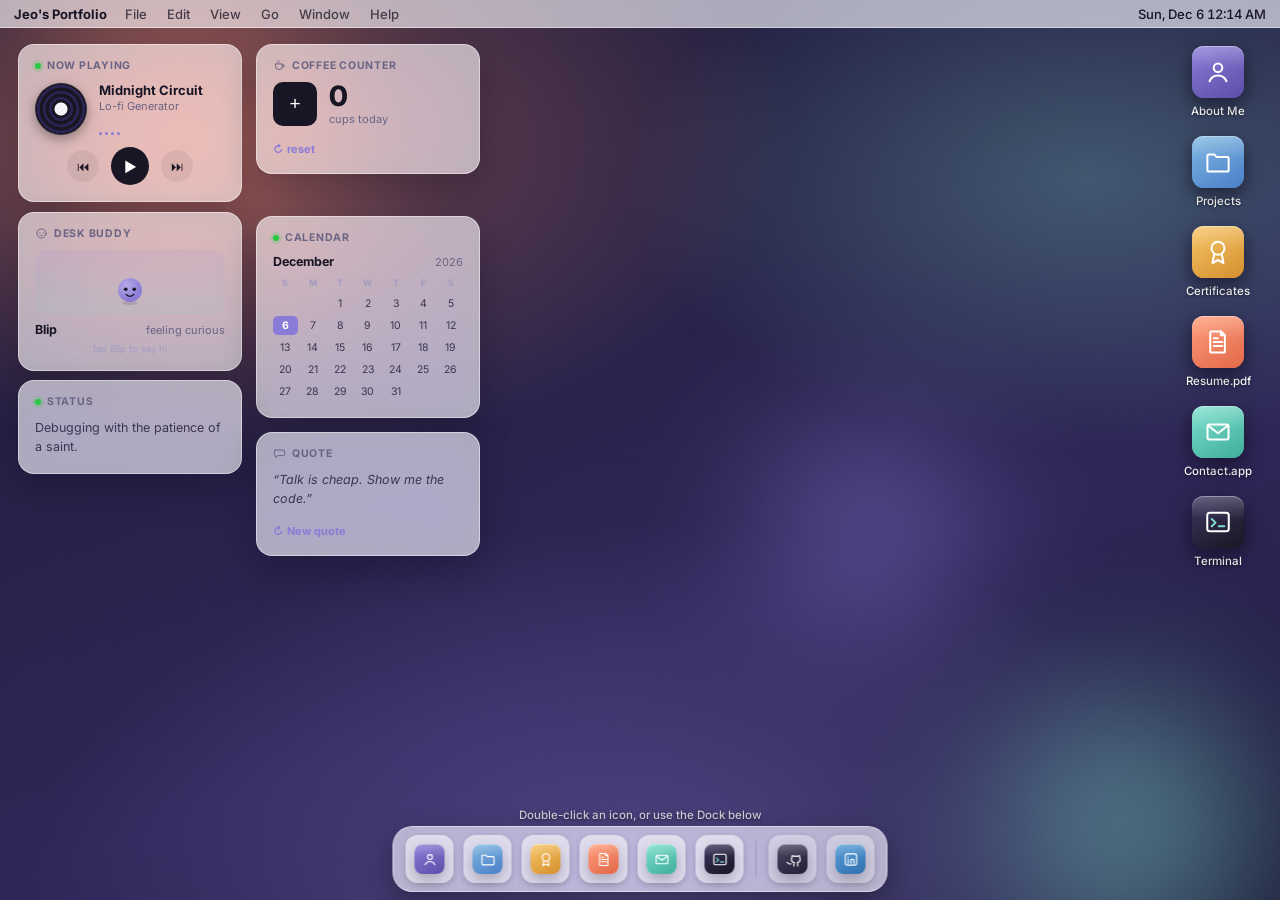
==== commit 40d9e910: "changed resume" ====
--- a/index.html
+++ b/index.html
@@ -1031,7 +1031,7 @@
 };
 
 const RESUME = {
-  headline: "Tech & Design Virtual Assistant | 5+ Yrs Creating Brand Identities & Web Solutions",
+  headline: "Tech & Design Virtual Assistant | 4+ Yrs Creating Brand Identities & Web Solutions",
   entries: [
     { org: "Arielus Software Inc.", role: "Intern, Full-Stack Web and App Developer, UI/UX Designer, QA Tester", date: "January 2026 — June 2026",
       points: ["Developed and maintained web applications using modern frameworks to improve user interface functionality.", "Designed visual assets and branding materials consistent with client specifications.", "Executed quality assurance protocols to identify and resolve software bugs prior to deployment."] },
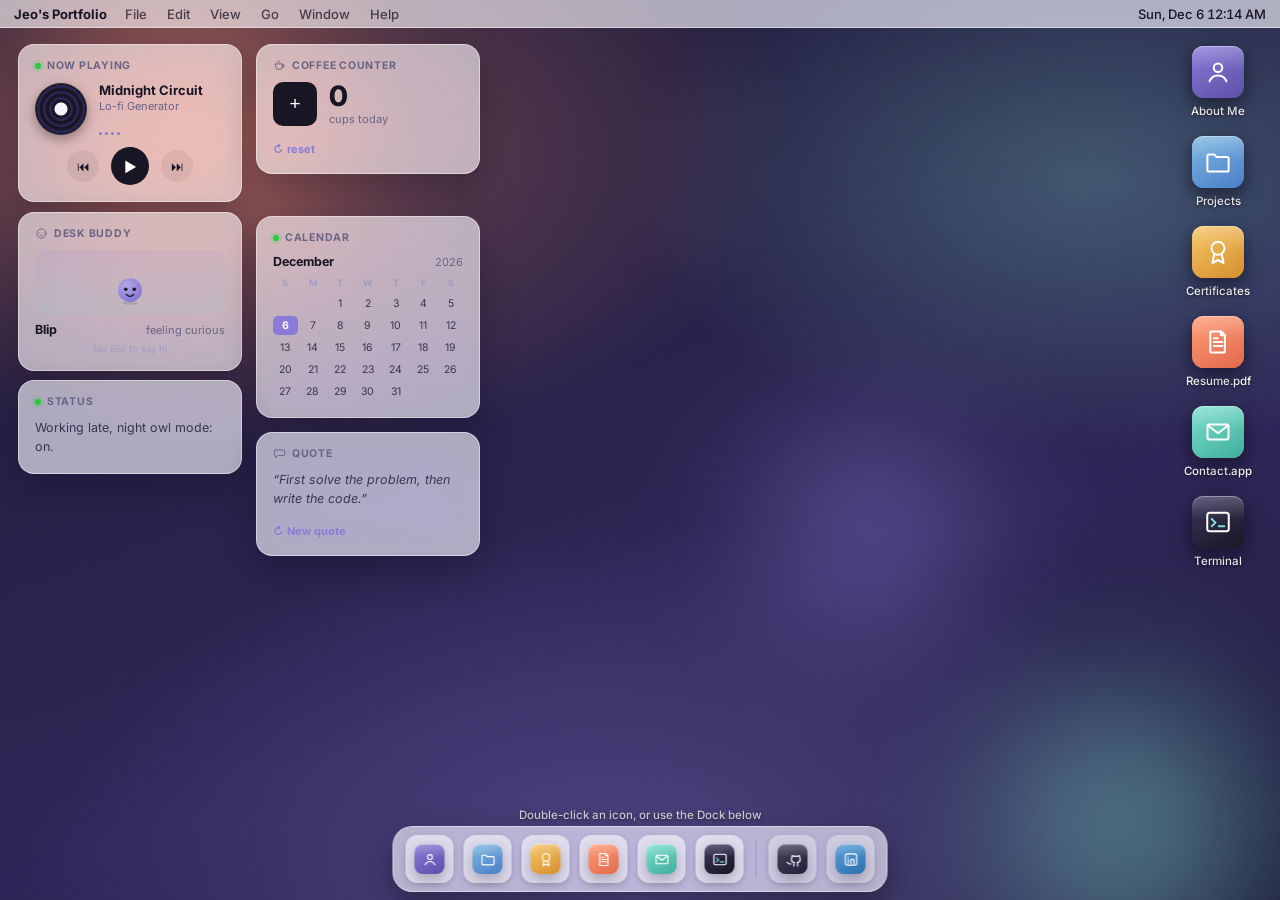
==== commit 84e07f84: "removed comments" ====
--- a/index.html
+++ b/index.html
@@ -8,10 +8,6 @@
 <link rel="preconnect" href="https://fonts.googleapis.com">
 <link href="https://fonts.googleapis.com/css2?family=Inter:wght@400;500;600;700;800&family=JetBrains+Mono:wght@400;500&display=swap" rel="stylesheet">
 <style>
-/* ============================================================
-   CONFIG NOTE: Search for "EDIT ME" in the <script> at the
-   bottom to change name, bio, projects, links, and resume text.
-   ============================================================ */
 
 :root{
   --ink-900:#181524;
@@ -41,7 +37,6 @@
   user-select:none;
 }
 
-/* ---------------- Desktop / Wallpaper ---------------- */
 :root{
   --wp-base: linear-gradient(160deg, #1a1836 0%, #241f45 35%, #2c2456 65%, #1c1a3a 100%);
   --wp-blob1: #ff8a65;
@@ -82,7 +77,6 @@
   .blob{ animation:none; }
 }
 
-/* subtle grain */
 #desktop::after{
   content:"";
   position:absolute; inset:0;
@@ -90,7 +84,6 @@
   pointer-events:none;
 }
 
-/* ---------------- Menu Bar ---------------- */
 #menubar{
   position:fixed; top:0; left:0; right:0; height:28px;
   background:var(--glass-light);
@@ -116,7 +109,6 @@
 #menubar .icon{ font-size:12px; opacity:0.85; }
 #clock{ font-variant-numeric:tabular-nums; min-width:64px; text-align:right; cursor:pointer;}
 
-/* Menu bar dropdowns */
 .menu-dropdown{
   position:fixed; top:28px; z-index:19500;
   min-width:210px;
@@ -144,7 +136,6 @@
 .menu-dropdown .md-shortcut{ font-size:11px; color:var(--ink-300); font-family:var(--font-mono); }
 .menu-dropdown .md-sep{ height:1px; background:rgba(0,0,0,0.08); margin:5px 4px; }
 
-/* ---------------- Desktop Icons ---------------- */
 #icons{
   position:absolute; inset:32px 0 78px 0;
   z-index:10;
@@ -169,7 +160,6 @@
   filter:drop-shadow(0 6px 10px rgba(0,0,0,0.35));
 }
 
-/* ---------------- Icon tiles (sophisticated app icons) ---------------- */
 .icon-tile{
   display:flex; align-items:center; justify-content:center;
   border-radius:22%;
@@ -193,7 +183,6 @@
   line-height:1.25;
 }
 
-/* ---------------- Dock ---------------- */
 #dock-wrap{
   position:fixed; bottom:8px; left:50%; transform:translateX(-50%);
   z-index:9500;
@@ -237,7 +226,6 @@
 .dock-item.running .dot{ opacity:1; }
 .dock-sep{ width:1px; height:36px; background:rgba(0,0,0,0.15); margin:0 2px; align-self:center; }
 
-/* ---------------- Windows ---------------- */
 .window{
   position:absolute;
   min-width:300px;
@@ -292,7 +280,6 @@
   border-radius:0;
 }
 
-/* ---------------- iOS-style app screen header (mobile only) ---------------- */
 .ios-grabber{
   width:36px; height:5px; border-radius:3px;
   background:rgba(0,0,0,0.18);
@@ -320,7 +307,6 @@
 .ios-header-spacer{ width:42px; flex:0 0 auto; }
 .mobile-header .win-title{ margin-right:0; font-size:15px; font-weight:700; }
 
-/* Finder-style grid (Projects window) */
 .finder-toolbar{
   display:flex; align-items:center; gap:8px; padding:8px 14px;
   border-bottom:1px solid rgba(0,0,0,0.06); background:#fbfaff;
@@ -404,7 +390,6 @@
 }
 .proj-hero-dot.active{ background:#fff; transform:scale(1.35); }
 
-/* Certificate detail (mirrors proj-detail, taller hero for cert images) */
 .cert-detail{ padding:26px 30px; font-family:var(--font-body); color:var(--ink-900); }
 .cert-detail h1{
   font-family:var(--font-display); font-size:24px; margin:0 0 4px; color:var(--ink-900);
@@ -434,7 +419,6 @@
   background:var(--window-header); display:inline-block; padding:6px 10px; border-radius:8px; margin-top:14px;
 }
 
-/* About window */
 .about-wrap{ padding:30px 34px; }
 .about-header{ display:flex; gap:20px; align-items:center; margin-bottom:22px; }
 .avatar{
@@ -452,7 +436,6 @@
 .avatar.has-photo:hover{ box-shadow:0 6px 20px rgba(139,123,216,0.6); transform:scale(1.03); }
 .avatar{ transition:transform .15s ease, box-shadow .15s ease; }
 
-/* ---------------- Image Viewer (Preview.app) ---------------- */
 .viewer-body{
   height:100%; display:flex; flex-direction:column;
   background:#1c1a2e;
@@ -475,7 +458,6 @@
 }
 .viewer-bar a{ color:var(--accent-mint); text-decoration:none; font-weight:600; }
 
-/* clickable project hero images */
 .proj-hero.has-photo{ cursor:zoom-in; padding:0; overflow:hidden; }
 .proj-hero img{ width:100%; height:100%; object-fit:cover; display:block; }
 .about-header h1{ font-family:var(--font-display); font-size:22px; margin:0 0 4px; color:var(--ink-900); }
@@ -491,7 +473,6 @@
   color:var(--ink-300); font-weight:700; margin:22px 0 10px;
 }
 
-/* Resume window */
 .resume-wrap{ padding:30px 36px; font-size:13.5px; color:var(--ink-700); }
 .resume-wrap h1{ font-family:var(--font-display); font-size:24px; color:var(--ink-900); margin:0 0 2px;}
 .resume-wrap .sub{ color:var(--ink-500); margin-bottom:18px; font-size:13px;}
@@ -506,7 +487,6 @@
   padding:9px 16px; border-radius:9px;
 }
 
-/* Contact window */
 .contact-wrap{ padding:28px 32px; }
 .contact-wrap h1{ font-family:var(--font-display); font-size:22px; margin:0 0 6px; color:var(--ink-900); }
 .contact-wrap .sub{ color:var(--ink-500); font-size:13.5px; margin-bottom:20px; }
@@ -544,7 +524,6 @@
   border:1.5px solid rgba(0,0,0,0.12); padding:8px 13px; border-radius:8px;
 }
 
-/* Terminal window */
 .terminal{
   background:#191622; color:#c9f7e6; font-family:var(--font-mono); font-size:13px;
   padding:16px 18px; height:100%; line-height:1.7; white-space:pre-wrap;
@@ -554,7 +533,6 @@
 .blink{ animation:blink 1s step-end infinite; }
 @keyframes blink{ 50%{opacity:0;} }
 
-/* Context menu */
 #ctx-menu{
   position:fixed; z-index:20000; background:rgba(250,249,255,0.96);
   backdrop-filter:blur(14px); border-radius:10px; padding:6px;
@@ -564,7 +542,6 @@
 #ctx-menu div{ padding:8px 12px; border-radius:6px; cursor:pointer; color:var(--ink-900); }
 #ctx-menu div:hover{ background:rgba(139,123,216,0.15); }
 
-/* Wallpaper picker */
 .wallpaper-wrap{ padding:26px 28px; }
 .wallpaper-wrap h1{ font-family:var(--font-display); font-size:20px; margin:0 0 4px; color:var(--ink-900); }
 .wallpaper-wrap .sub{ color:var(--ink-500); font-size:13px; margin-bottom:20px; }
@@ -595,7 +572,6 @@
   color:var(--ink-700); font-weight:600; font-size:13px; padding:9px 14px; border-radius:9px; cursor:pointer;
 }
 
-/* ---------------- Boot Screen ---------------- */
 #boot-screen{
   position:fixed; inset:0; z-index:99999;
   display:flex; flex-direction:column; align-items:center; justify-content:center;
@@ -632,7 +608,6 @@
   .boot-bar-fill{ animation-duration:.6s; }
 }
 
-/* Mobile boot hint */
 #boot-hint{
   position:fixed; bottom:78px; left:50%; transform:translateX(-50%);
   color:rgba(255,255,255,0.75); font-size:11.5px; font-weight:500;
@@ -640,7 +615,6 @@
   pointer-events:none;
 }
 
-/* ---------------- Desktop Widgets ---------------- */
 #widgets-layer{
   position:absolute; top:44px; left:18px; z-index:12;
   width:480px;
@@ -680,7 +654,6 @@
 }
 .widget-icon{ flex:0 0 auto; color:var(--ink-500); display:block; }
 
-/* Music player widget */
 .music-body{ display:flex; align-items:center; gap:12px; margin-bottom:12px; }
 .vinyl{
   width:52px; height:52px; border-radius:50%; flex:0 0 auto;
@@ -728,7 +701,6 @@
 .music-controls .music-play-btn:hover{ background:var(--ink-700); }
 .music-hint{ font-size:9.5px; color:var(--ink-300); text-align:center; margin-top:8px; }
 
-/* Quote widget */
 .quote-text{
   font-size:12.5px; line-height:1.55; color:var(--ink-700); font-style:italic;
   margin-bottom:10px; min-height:38px;
@@ -739,10 +711,8 @@
   font-family:var(--font-body);
 }
 
-/* Status widget */
 .status-text{ font-size:12.5px; line-height:1.55; color:var(--ink-700); }
 
-/* Pixel pet widget */
 .pet-stage{
   position:relative; height:64px; border-radius:12px; margin-bottom:8px;
   background:linear-gradient(180deg, rgba(139,123,216,0.1), rgba(127,224,207,0.1));
@@ -768,7 +738,6 @@
 .pet-mood{ font-size:11px; color:var(--ink-500); }
 .pet-hint{ font-size:9.5px; color:var(--ink-300); text-align:center; margin-top:6px; }
 
-/* Coffee counter widget */
 .coffee-row{ display:flex; align-items:center; gap:12px; }
 .coffee-count{
   font-family:var(--font-display); font-weight:800; font-size:28px; color:var(--ink-900);
@@ -791,7 +760,6 @@
   font-size:11px; font-weight:700; color:var(--accent-violet); font-family:var(--font-body);
 }
 
-/* Mini calendar widget */
 .cal-head{ display:flex; align-items:baseline; justify-content:space-between; margin-bottom:8px; }
 .cal-month{ font-size:12.5px; font-weight:700; color:var(--ink-900); }
 .cal-year{ font-size:11px; color:var(--ink-500); }
@@ -801,7 +769,6 @@
 .cal-day.cal-today{ background:var(--accent-violet); color:#fff; font-weight:700; }
 .cal-day.cal-pad{ visibility:hidden; }
 
-/* ---------------- Responsive ---------------- */
 @media (max-width:700px){
   #icons{ inset:28px 0 84px 0; }
   .icon-item{ width:74px; }
@@ -826,7 +793,6 @@
   .coffee-count{ font-size:22px; }
   .coffee-btn{ width:38px; height:38px; }
 
-  /* ---- iPhone-style home screen ---- */
   #menu-app-name{ display:none; }
   #dock{ max-width:94vw; overflow-x:auto; -ms-overflow-style:none; scrollbar-width:none; }
   #dock::-webkit-scrollbar{ display:none; }
@@ -997,9 +963,6 @@
 </div>
 
 <script>
-/* ============================================================
-   EDIT ME — all portfolio content lives here.
-   ============================================================ */
 const PROFILE = {
   name: "Jeo Mayku Tecson",
   initials: "JT",
@@ -1041,11 +1004,6 @@
   education: "B.S. Information Technology — La Salle University, 2026"
 };
 
-// Add one or more image paths to the "images:" array of any project below
-// to show real screenshots instead of the icon tile. Add as many as you like —
-// e.g. images: ["assets/my-project/shot1.png", "assets/my-project/shot2.png"] —
-// and a left/right arrow + dots will automatically appear so people can browse
-// through them. Leave the array empty ([]) to keep the icon-tile placeholder.
 const PROJECTS = [
   {
     id: "subanengo-web",
@@ -1137,10 +1095,6 @@
   }
 ];
 
-// Certifications — add one entry per certificate.
-// "image" should point to a photo/scan of the certificate (e.g. "assets/certs/aws-ccp.png").
-// Leave "image" empty to show a placeholder ribbon icon instead.
-// "credentialUrl" is optional — link to verify the credential online.
 const CERTIFICATES = [
   {
     id: "philnits-cert",
@@ -1214,13 +1168,10 @@
   },
 ];
 
-/* ============================================================
-   Below this line: app engine. No need to edit for basic use.
-   ============================================================ */
 
 let zTop = 100;
 let winCount = 0;
-const openWindows = {}; // id -> {el, minimized}
+const openWindows = {};
 
 function isMobileView(){
   return window.matchMedia('(max-width: 700px)').matches;
@@ -1233,7 +1184,6 @@
   return e;
 }
 
-/* ---------- Icon system (sophisticated tile icons, no emoji) ---------- */
 const ICONS = {
   about:    { bg:'linear-gradient(150deg,#8b7bd8,#5b4fa8)', path:'<circle cx="12" cy="8.6" r="3.4"/><path d="M5.2 19.4c1.3-3 3.7-4.6 6.8-4.6s5.5 1.6 6.8 4.6"/>' },
   projects: { bg:'linear-gradient(150deg,#7fb8e0,#4a7fc9)', path:'<path d="M3.5 7.2c0-.7.6-1.2 1.3-1.2h4.4l1.6 2h8.4c.7 0 1.3.5 1.3 1.2v9.1c0 .7-.6 1.3-1.3 1.3H4.8c-.7 0-1.3-.6-1.3-1.3z"/>' },
@@ -1264,7 +1214,6 @@
   </span>`;
 }
 
-/* ---------- Clock ---------- */
 function tickClock(){
   const now = new Date();
   const opts = { weekday:'short', month:'short', day:'numeric' };
@@ -1277,7 +1226,6 @@
 }
 tickClock(); setInterval(tickClock, 1000*15);
 
-/* ---------- Desktop Icons ---------- */
 const DESKTOP_ICONS = [
   { id:'about',        label:'About Me',        iconKey:'about',        kind:'window' },
   { id:'projects',     label:'Projects',        iconKey:'projects',     kind:'window' },
@@ -1305,7 +1253,6 @@
   item.dataset.iconId = icon.id;
   item.innerHTML = `<div class="icon-glyph">${iconTile(icon.iconKey, 52)}</div><div class="icon-label">${icon.label}</div>`;
 
-  // initial position: right-aligned column, or restored from storage
   const colWidth = 96;
   const rowHeight = 90;
   const saved = savedIconPositions[icon.id];
@@ -1337,8 +1284,6 @@
   }
 });
 
-/* ---------- Draggable desktop icons (mouse: click+drag / touch: long-press+drag) ---------- */
-/* Disabled entirely on mobile — the iPhone-style home screen uses a fixed grid and single tap to open. */
 function makeIconDraggable(item, id){
   let dragging = false;
   let longPressTimer = null;
@@ -1352,7 +1297,6 @@
     dragging = true;
     item.classList.add('dragging');
     item.dataset.justDragged = '1';
-    // normalize to left/top (drop any right-based anchoring)
     const rect = item.getBoundingClientRect();
     const cRect = containerRect();
     startLeft = rect.left - cRect.left;
@@ -1438,8 +1382,6 @@
   }, {passive:true});
 }
 
-/* ---------- Draggable desktop widgets ---------- */
-/* Drag handle = the widget's header row. Positions persist per-browser via localStorage. */
 const WIDGET_POS_KEY = 'jl-portfolio-widget-positions-v1';
 const WIDGET_DEFAULTS = {
   music:    { x:0,   y:0   },
@@ -1568,15 +1510,12 @@
     window.addEventListener('touchmove', onTouchMove, {passive:false});
     window.addEventListener('touchend', onTouchEnd);
   }, {passive:true});
-
-  // bring to front on any interaction within the widget body too
   widget.addEventListener('mousedown', ()=>{
     if(isMobileView()) return;
     widget.style.zIndex = ++widgetZTop;
   });
 }
 
-/* ---------- Dock ---------- */
 const DOCK_APPS = [
   { id:'about',        label:'About Me',      iconKey:'about' },
   { id:'projects',     label:'Projects',      iconKey:'projects' },
@@ -1607,7 +1546,6 @@
   if(d) d.classList.toggle('running', running);
 }
 
-/* ---------- Window Engine ---------- */
 function makeWindow({ id, title, width, height, x, y, bodyHTML, onMount }){
   if(openWindows[id] && document.body.contains(openWindows[id].el)){
     focusWindow(id);
@@ -1651,12 +1589,10 @@
   openWindows[id] = { el:w, minimized:false, title:title };
   setDockRunning(id, true);
 
-  // focus on mousedown anywhere in window
   w.addEventListener('mousedown', ()=> focusWindow(id));
   w.addEventListener('touchstart', ()=> focusWindow(id), {passive:true});
 
   if(mobile){
-    // iOS-style header: back button closes the app screen, swipe down to dismiss
     const backBtn = w.querySelector('.ios-back');
     if(backBtn) backBtn.addEventListener('click', (e)=>{ e.stopPropagation(); closeWindow(id); });
     const mh = w.querySelector('.mobile-header');
@@ -1681,7 +1617,6 @@
       });
     }
   } else {
-    // traffic lights
     const tClose = w.querySelector('.t-close');
     const tMin = w.querySelector('.t-min');
     const tMax = w.querySelector('.t-max');
@@ -1689,7 +1624,6 @@
     if(tMin) tMin.addEventListener('click', (e)=>{ e.stopPropagation(); minimizeWindow(id); });
     if(tMax) tMax.addEventListener('click', (e)=>{ e.stopPropagation(); toggleMaximize(id); });
 
-    // dragging (desktop only)
     const header = w.querySelector('.win-header');
     let dragging = false, offX=0, offY=0;
     const startDrag = (clientX, clientY)=>{
@@ -1752,7 +1686,6 @@
   rec.el.classList.toggle('maximized');
 }
 
-/* ---------- App Content Builders ---------- */
 function openApp(id){
   if(id === 'about') return openAbout();
   if(id === 'projects') return openProjects();
@@ -1816,8 +1749,6 @@
   const p = PROJECTS.find(x=>x.id===projId);
   if(!p) return;
 
-  // Supports the new "images" array (multiple screenshots) while staying
-  // backward-compatible with the older single "image" string field.
   const images = (p.images && p.images.length) ? p.images : (p.image ? [p.image] : []);
   const hasImages = images.length > 0;
   const multi = images.length > 1;
@@ -1981,7 +1912,6 @@
   makeWindow({ id:'terminal', title:'jeo — zsh — 80×24', width:480, height:340, bodyHTML:html });
 }
 
-/* ---------- Wallpaper ---------- */
 const WALLPAPERS = [
   { id:'dusk',    name:'Dusk',    base:'linear-gradient(160deg, #1a1836 0%, #241f45 35%, #2c2456 65%, #1c1a3a 100%)', b1:'#ff8a65', b2:'#7fe0cf', b3:'#8b7bd8' },
   { id:'citrus',  name:'Citrus',  base:'linear-gradient(160deg, #2a1e12 0%, #3a2818 35%, #472f16 65%, #1c140c 100%)', b1:'#ffb347', b2:'#ffe66d', b3:'#ff6f59' },
@@ -2064,7 +1994,6 @@
   makeWindow({ id:'viewer:'+src, title:label, width:640, height:520, bodyHTML:html });
 }
 
-/* ---------- Context menu (right click, decorative) ---------- */
 const ctx = document.getElementById('ctx-menu');
 document.getElementById('desktop').addEventListener('contextmenu', (e)=>{
   e.preventDefault();
@@ -2078,7 +2007,6 @@
 document.getElementById('ctx-info').addEventListener('click', ()=>{ ctx.style.display='none'; openAbout(); });
 document.getElementById('ctx-wallpaper').addEventListener('click', ()=>{ ctx.style.display='none'; openWallpaperPicker(); });
 
-/* ---------- Boot: startup sequence ---------- */
 const bootScreen = document.getElementById('boot-screen');
 const bootBarFill = bootScreen ? bootScreen.querySelector('.boot-bar-fill') : null;
 let bootFinished = false;
@@ -2091,9 +2019,7 @@
 if(bootBarFill){
   bootBarFill.addEventListener('animationend', finishBoot);
 }
-setTimeout(finishBoot, 2600); // safety fallback so boot never blocks the page
-
-/* ---------- Boot: welcome window ---------- */
+setTimeout(finishBoot, 2600);
 window.addEventListener('load', ()=>{
   const hint = document.getElementById('boot-hint');
   if(hint) hint.textContent = isMobileView() ? 'Tap an icon, or use the Dock below' : 'Double-click an icon, or use the Dock below';
@@ -2104,14 +2030,6 @@
   }, 6000);
 });
 
-/* ============================================================
-   Desktop Widgets — Music Player (generative), Quote, Status
-   The music player synthesizes its own lo-fi loop entirely in
-   the browser via the Web Audio API, so there's no audio file
-   or external track needed.
-   ============================================================ */
-
-/* ---------- Generative lo-fi music engine ---------- */
 class LofiPlayer{
   constructor(){
     this.ctx = null;
@@ -2258,7 +2176,6 @@
 if(musicNextBtn) musicNextBtn.addEventListener('click', ()=>{ lofi.next(); updateTrackDisplay(); });
 if(musicPrevBtn) musicPrevBtn.addEventListener('click', ()=>{ lofi.prev(); updateTrackDisplay(); });
 
-/* ---------- Quote widget ---------- */
 const QUOTES = [
   "First solve the problem, then write the code.",
   "Simplicity is the soul of efficiency.",
@@ -2279,12 +2196,11 @@
 const quoteRefreshBtn = document.getElementById('quote-refresh');
 if(quoteRefreshBtn) quoteRefreshBtn.addEventListener('click', randomQuote);
 
-/* ---------- Status widget ---------- */
 const STATUSES = [
   "Fueled by coffee, building something new.",
   "Currently polishing pixels in Figma.",
   "Debugging with the patience of a saint.",
-  "Working late — night owl mode: on.",
+  "Working late, night owl mode: on.",
   "Shipping features, one commit at a time.",
   "Open to new freelance & VA opportunities."
 ];
@@ -2293,9 +2209,6 @@
   statusTextEl.textContent = STATUSES[Math.floor(Math.random()*STATUSES.length)];
 }
 
-/* ============================================================
-   Toast — tiny transient confirmation bubble (used by the menu bar)
-   ============================================================ */
 let toastTimer = null;
 function showToast(msg){
   let t = document.getElementById('mini-toast');
@@ -2320,9 +2233,6 @@
   }, 1600);
 }
 
-/* ============================================================
-   Clickable Menu Bar
-   ============================================================ */
 const menuLayer = document.getElementById('menu-dropdown-layer');
 let activeMenu = null;
 
@@ -2476,9 +2386,6 @@
 });
 document.addEventListener('keydown', (e)=>{ if(e.key === 'Escape') closeActiveMenu(); });
 
-/* ============================================================
-   Desk Buddy (pixel pet) widget — a little idle companion
-   ============================================================ */
 const PET_MOODS = ['feeling curious', 'watching the blobs drift', 'thinking about coffee', 'in a great mood', 'plotting something cute', 'admiring the wallpaper'];
 const petGuy = document.getElementById('pet-guy');
 const petMoodEl = document.getElementById('pet-mood');
@@ -2487,7 +2394,7 @@
 if(petGuy){
   petGuy.addEventListener('click', ()=>{
     petGuy.classList.remove('pet-happy');
-    void petGuy.offsetWidth; // restart animation
+    void petGuy.offsetWidth; 
     petGuy.classList.add('pet-happy');
     if(petMouth) petMouth.setAttribute('d','M15.5 25.5c1.5-1.2 3.2-1.7 4.5-1.7s3 .5 4.5 1.7');
     if(petMoodEl) petMoodEl.textContent = PET_MOODS[Math.floor(Math.random()*PET_MOODS.length)];
@@ -2509,9 +2416,6 @@
   }
 }, 9000);
 
-/* ============================================================
-   Coffee Counter widget — playful click-to-track, resets daily
-   ============================================================ */
 const COFFEE_KEY = 'jl-portfolio-coffee-v1';
 function todayStr(){ return new Date().toDateString(); }
 function loadCoffee(){
@@ -2546,9 +2450,6 @@
   renderCoffee();
 });
 
-/* ============================================================
-   Mini Calendar widget — current month, today highlighted
-   ============================================================ */
 function renderCalendar(){
   const now = new Date();
   const year = now.getFullYear();
@@ -2573,7 +2474,6 @@
 }
 renderCalendar();
 
-/* Initialize draggable widget positions last, after all widget content is built */
 initWidgets();
 </script>
 </body>
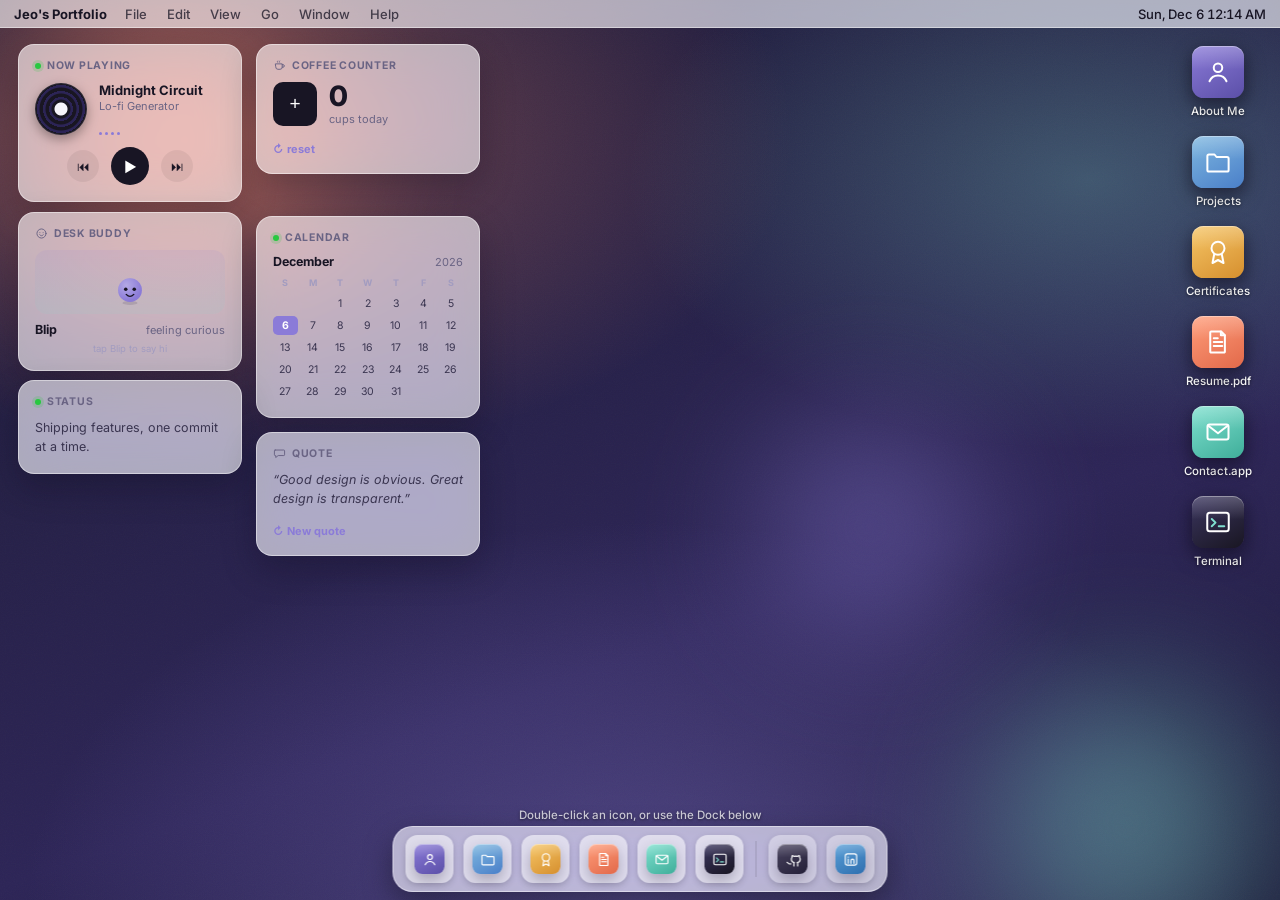
==== commit d10166ea: "Added more projects" ====
--- a/index.html
+++ b/index.html
@@ -1005,6 +1005,50 @@
 };
 
 const PROJECTS = [
+    {
+    id: "pairotto-brand",
+    name: "Pairotto Japanese Restaurant",
+    tagline: "Brand identity merging aviation concepts with traditional culinary journeys",
+    iconKey: "utensils",
+    heroBg: "linear-gradient(135deg, #e63946, #1d3557)",
+    images: ["assets/pairotto-brand/brand-five.png", "assets/pairotto-brand/branding-two.png"],
+    description: "Crafted a complete, modern brand identity centered around a clever concept: integrating the name 'pilot' (Pairotto) into a stylized logo featuring airplane trails circling a rising sun. Selected a palette reflecting passion, sophistication, and natural balance to invoke an authentic Japanese dining experience.",
+    stack: ["Branding", "Logo Design", "Graphic Design"],
+    live: "#", code: "https://drive.google.com/file/d/1g8W0e6MOK1M60dA0-NWrAbt0M0jc4Mww/view?usp=drive_link"
+  },
+  {
+    id: "arielus-booking-brand",
+    name: "Arielus Mobile Booking Brand",
+    tagline: "Modern, professional, and practical branding for smart mobile ticketing",
+    iconKey: "ticket",
+    heroBg: "linear-gradient(135deg, #8b7bd8, #2d3748)",
+    images: ["assets/mobo-brand/branding-one.png"],
+    description: "Designed a simple and practical brand identity that seamlessly blends a smartphone icon with a ticket silhouette. Chosen typography highlights trust and clarity, while a professional palette blending deep blacks with fresh shades of blue conveys reliability and modern booking innovation.",
+    stack: ["Logo Design", "Branding", "Visual Identity"],
+    live: "#", code: ""
+  },
+  {
+    id: "sweet-memories",
+    name: "Sweet Memories Bridal Shop",
+    tagline: "Whimsical and bohemian brand design for the free-spirited bride",
+    iconKey: "sparkles",
+    heroBg: "linear-gradient(135deg, #d8b7bd, #ff8a65)",
+    images: ["assets/sweet-memories-brand/brand-four.png", "assets/sweet-memories-brand/branding-two.png"],
+    description: "Designed a romantic and bohemian aesthetic for a bridal boutique, curating a warm, soft, and elegant sensory experience. The visual identity balances natural charm with timeless sophistication, tailored intentionally to resonate with free-spirited brides.",
+    stack: ["Branding", "Visual Identity", "Graphic Design"],
+    live: "#", code: ""
+  },
+  {
+    id: "yield-creative-studio",
+    name: "Yield Creative Studio",
+    tagline: "A vibrant, fruit-forward visual identity celebrating fresh ideas and creative abundance",
+    iconKey: "orangefruit",
+    heroBg: "linear-gradient(135deg, #f26419, #f6ae2d)",
+    images: ["assets/yield-brand/branding-one.png", "assets/yield-brand/branding-two.png"],
+    description: "Developed a bold, energetic, and organic brand identity for a modern studio, as detailed in Yield Brand.jpg. The visual system marries the retro, illustrative curves of the Amarego typeface with the geometric clarity of Poppins, anchored by a vivid palette of citrus orange, soft yellow, and leafy green. The identity scales seamlessly onto packaging boxes, stickers, and brand collateral, reflecting a sense of fresh, high-yielding creative output.",
+    stack: ["Branding", "Visual Identity", "Packaging Design", "Typography"],
+    live: "#", code: "https://drive.google.com/file/d/1Ww4ZbEJvONYtYDMigrgXXH7qT0Xxi39p/view?usp=drive_link"
+  },
   {
     id: "subanengo-web",
     name: "SubanenGo Web App",
@@ -1014,7 +1058,7 @@
     images: ["assets/subanengo-web/subanengo-cover.png"],
     description: "Developed to help preserve an endangered indigenous dialect and bridge the scarcity of traditional learning resources. I built core features including a comprehensive vocabulary masterlist with audio playback, interactive quizzes, and culturally-grounded stories, alongside gamified quests and leaderboards to engage the next generation.",
     stack: ["React", "Next.js", "TypeScript", "NeonDB"],
-    live: "#", code: "#"
+    live: "#", code: "https://github.com/jeotecson-web"
   },
   {
     id: "subanengo-mobile",
@@ -1025,7 +1069,7 @@
     images: ["assets/subanengo-app/subanengo-cover.gif"],
     description: "Engineered the first version of the SubanenGo mobile application dedicated to revitalizing the endangered Ginsalugen Subanen dialect. Built completely with Kotlin, the app operates fully offline without relying on a backend database, making language learning accessible anywhere.",
     stack: ["Kotlin"],
-    live: "#", code: "#"
+    live: "#", code: "https://github.com/jeotecson-web"
   },
   {
     id: "symptoquest",
@@ -1036,7 +1080,7 @@
     images: ["assets/symptoquest-app/ss-one.png", "assets/symptoquest-app/ss-two.png"],
     description: "Designed a comprehensive healthcare application interface to address the lack of personalized medical recommendations. The system centers on a rule-based algorithm that analyzes user symptoms to recommend matching doctors and clinics, streamlines online booking, and integrates provider reviews.",
     stack: ["Figma"],
-    live: "#", code: "#"
+    live: "#", code: "https://github.com/jeotecson-web"
   },
   {
     id: "arielusmobo-web",
@@ -1047,7 +1091,7 @@
     images: ["assets/mobo-web/mobo-cover.png"],
     description: "Built the web implementation for the Arielus booking ecosystem, delivering a responsive layout using semantic HTML, structured styling, and interactive features. Focused on performance and smooth layouts to complement the platform's convenience-driven identity.",
     stack: ["HTML", "CSS", "JavaScript"],
-    live: "#", code: "#"
+    live: "#", code: "https://github.com/jeotecson-web"
   },
   {
     id: "valorant-web",
@@ -1058,40 +1102,7 @@
     images: ["assets/valorant-web/valorant-cover.png", "assets/valorant-web/ss-one.png"],
     description: "Meticulously replicated the distinct visual identity of the official Valorant game website. Started by assembling a comprehensive moodboard to capture the design language, then implemented the layout using precise typography pairings—specifically the bold Tungsten typeface for headings and Inter for body text.",
     stack: ["HTML", "CSS", "JavaScript"],
-    live: "#", code: "#"
-  },
-  {
-    id: "pairotto-brand",
-    name: "Pairotto Japanese Restaurant",
-    tagline: "Brand identity merging aviation concepts with traditional culinary journeys",
-    iconKey: "utensils",
-    heroBg: "linear-gradient(135deg, #e63946, #1d3557)",
-    images: ["assets/pairotto-brand/brand-five.png", "assets/pairotto-brand/branding-two.png"],
-    description: "Crafted a complete, modern brand identity centered around a clever concept: integrating the name 'pilot' (Pairotto) into a stylized logo featuring airplane trails circling a rising sun. Selected a palette reflecting passion, sophistication, and natural balance to invoke an authentic Japanese dining experience.",
-    stack: ["Branding", "Logo Design", "Graphic Design"],
-    live: "#", code: "#"
-  },
-  {
-    id: "sweet-memories",
-    name: "Sweet Memories Bridal Shop",
-    tagline: "Whimsical and bohemian brand design for the free-spirited bride",
-    iconKey: "sparkles",
-    heroBg: "linear-gradient(135deg, #d8b7bd, #ff8a65)",
-    images: ["assets/sweet-memories-brand/brand-four.png", "assets/sweet-memories-brand/branding-two.png"],
-    description: "Designed a romantic and bohemian aesthetic for a bridal boutique, curating a warm, soft, and elegant sensory experience. The visual identity balances natural charm with timeless sophistication, tailored intentionally to resonate with free-spirited brides.",
-    stack: ["Branding", "Visual Identity", "Graphic Design"],
-    live: "#", code: "#"
-  },
-  {
-    id: "arielus-booking-brand",
-    name: "Arielus Mobile Booking Brand",
-    tagline: "Modern, professional, and practical branding for smart mobile ticketing",
-    iconKey: "ticket",
-    heroBg: "linear-gradient(135deg, #8b7bd8, #2d3748)",
-    images: ["assets/mobo-brand/branding-one.png"],
-    description: "Designed a simple and practical brand identity that seamlessly blends a smartphone icon with a ticket silhouette. Chosen typography highlights trust and clarity, while a professional palette blending deep blacks with fresh shades of blue conveys reliability and modern booking innovation.",
-    stack: ["Logo Design", "Branding", "Visual Identity"],
-    live: "#", code: "#"
+    live: "#", code: "https://drive.google.com/file/d/1MMZbnFPigbMr0E2UhY9rFDFF1AG46990/view?usp=drive_link"
   }
 ];
 
@@ -1204,7 +1215,8 @@
   sparkles: { bg:'linear-gradient(150deg,#d8b7bd,#ff8a65)', path:'<path d="M12 3l1.6 4.8L18.4 9l-4.8 1.6L12 15.4 10.4 10.6 5.6 9l4.8-1.2z"/><path d="M18.5 15l.9 2.6 2.6.9-2.6.9-.9 2.6-.9-2.6-2.6-.9 2.6-.9z"/>' },
   ticket:   { bg:'linear-gradient(150deg,#8b7bd8,#2d3748)', path:'<path d="M4 8.5a2 2 0 0 1 2-2h12a2 2 0 0 1 2 2v1.4a1.8 1.8 0 0 0 0 3.4V14.5a2 2 0 0 1-2 2H6a2 2 0 0 1-2-2v-1.2a1.8 1.8 0 0 0 0-3.4z"/><path d="M14 6.5v11" stroke-dasharray="2.4 2.4"/>' },
   wallpaper:{ bg:'linear-gradient(150deg,#ffcf8f,#e28a4a)', path:'<rect x="3.6" y="4.6" width="16.8" height="12.8" rx="1.6"/><circle cx="8" cy="9.2" r="1.4"/><path d="M4.4 15.4l4.6-4 3.3 3 3-2.6 4.7 3.8"/>' },
-  certificates: { bg:'linear-gradient(150deg,#f6c667,#d68f2e)', path:'<circle cx="12" cy="9" r="5.2"/><path d="M9 13.6 7.6 20.8 12 18.4l4.4 2.4L15 13.6"/>' }
+  certificates: { bg:'linear-gradient(150deg,#f6c667,#d68f2e)', path:'<circle cx="12" cy="9" r="5.2"/><path d="M9 13.6 7.6 20.8 12 18.4l4.4 2.4L15 13.6"/>' },
+  orangefruit: { bg:'linear-gradient(150deg,#f6ae2d,#f26419)', path:'<circle cx="12" cy="13" r="7.4"/><path d="M12 5.6V3.4M12 3.4c1.4 0 2.4 1 2.4 2.2M9.6 5.6C9.6 4.4 10.6 3.4 12 3.4"/><path d="M8.4 10.6c1-.9 2.3-1.4 3.6-1.4s2.6.5 3.6 1.4" stroke-width="1.3" opacity="0.6"/>' }
 };
 function iconTile(key, size, extraClass){
   const spec = ICONS[key] || ICONS.about;
@@ -1774,7 +1786,7 @@
       <p>${p.description}</p>
       <div class="stack-row">${p.stack.map(s=>`<span class="stack-pill">${s}</span>`).join('')}</div>
       <div class="proj-links">
-        <a href="${p.code}" target="_blank" rel="noopener" class="secondary">Source Code</a>
+        ${p.code ? `<a href="${p.code}" target="_blank" rel="noopener" class="secondary">${p.code.includes('drive.google.com') ? 'Brand Book' : 'Source Code'}</a>` : ''}
       </div>
     </div>`;
   makeWindow({
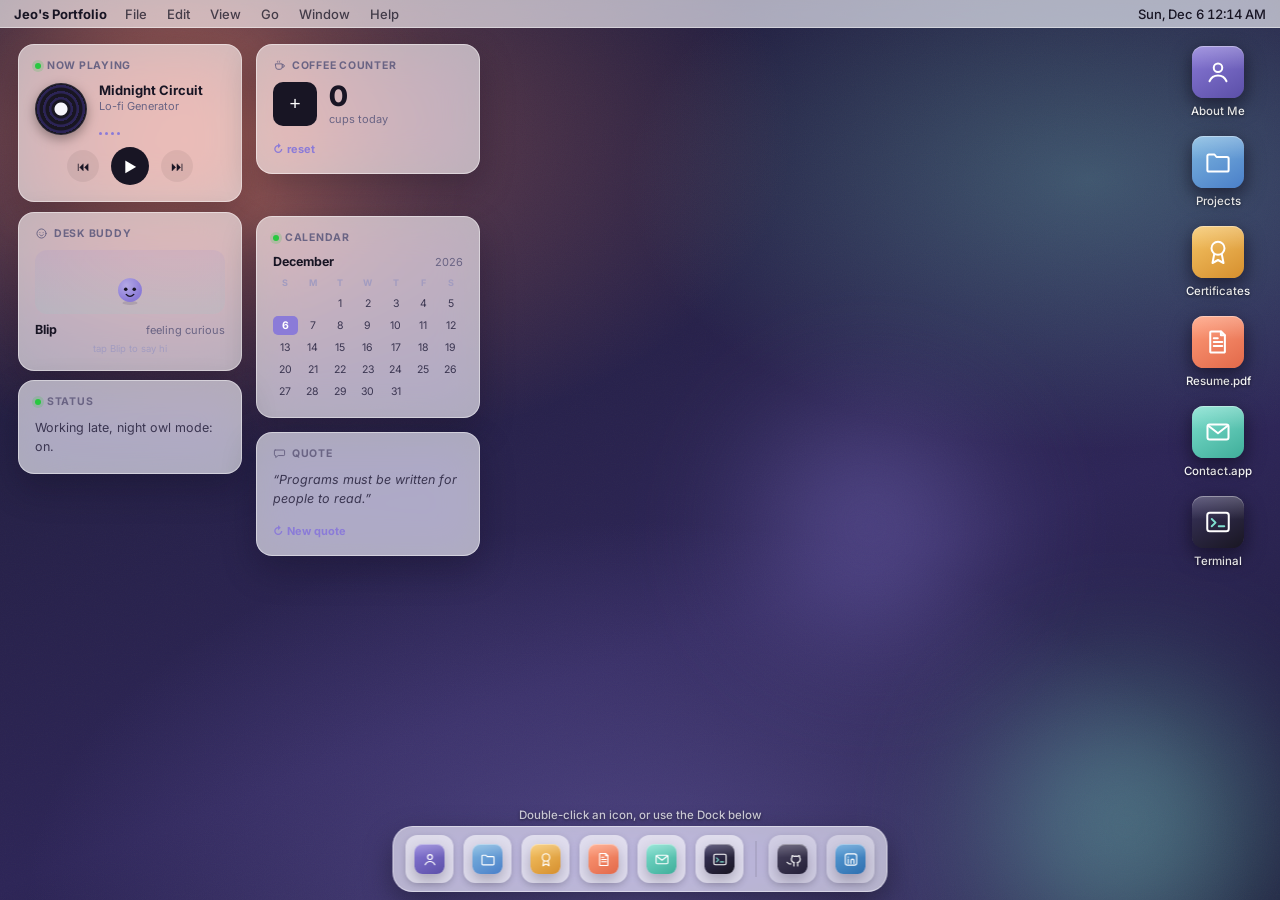
==== commit 9ca8ce8a: "added InDesign" ====
--- a/index.html
+++ b/index.html
@@ -980,7 +980,7 @@
     },
     {
       label: "VA & Graphic Design",
-      skills: ["Figma", "Framer", "Canva", "Adobe Photoshop", "Email Marketing", "Calendar & Inbox Management", "Social Media Management"]
+      skills: ["Figma", "Framer", "Canva", "Adobe Photoshop", "Adobe InDesign", "Email Marketing", "Calendar & Inbox Management", "Social Media Management"]
     }
   ],
   email: "jeotecson13@gmail.com",
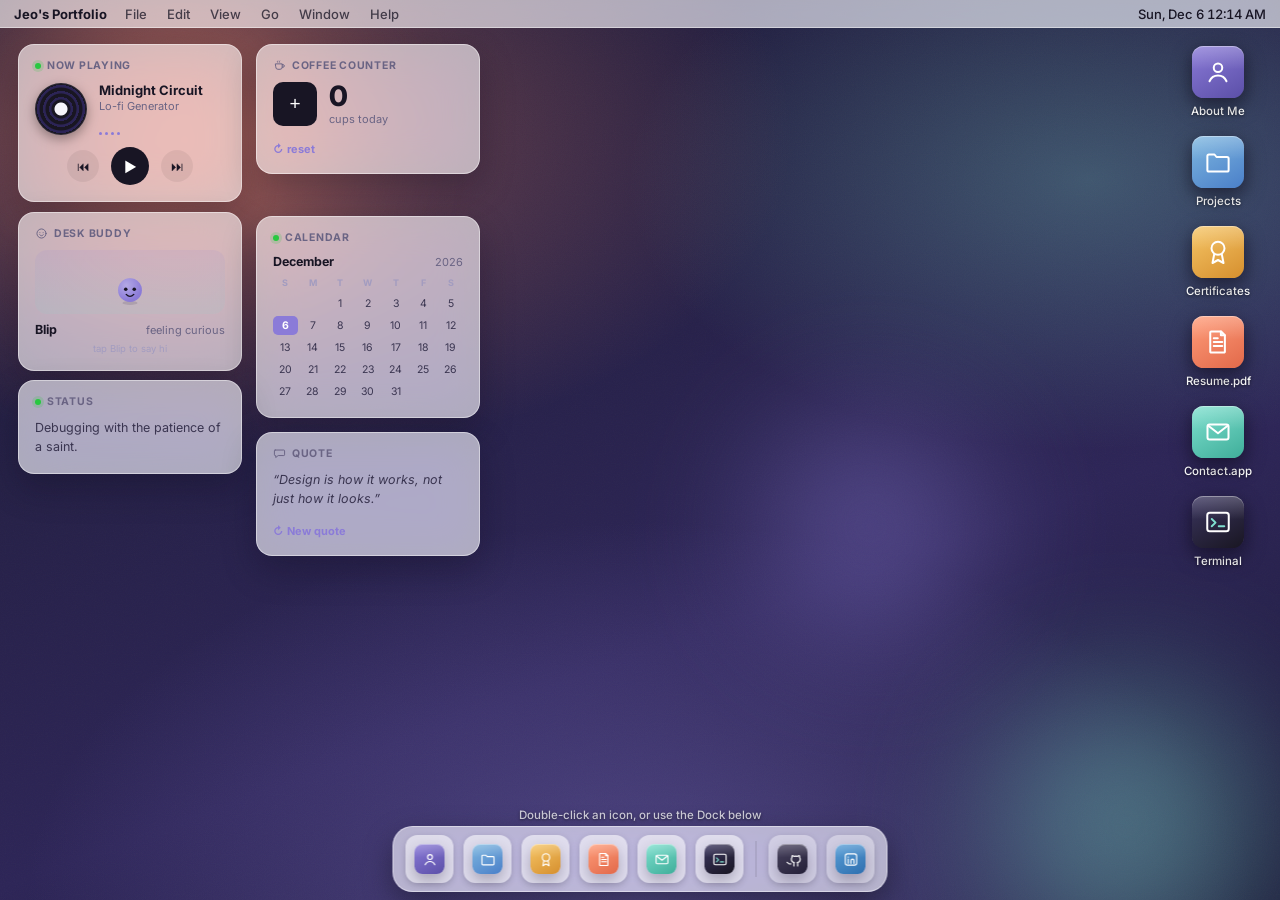
==== commit d7eabbcc: "added new projects" ====
--- a/index.html
+++ b/index.html
@@ -1027,6 +1027,50 @@
     stack: ["Logo Design", "Branding", "Visual Identity"],
     live: "#", code: ""
   },
+    {
+    id: "sundial-coffee-co",
+    name: "Sundial Coffee Co.",
+    tagline: "Warm, sun-drenched brand identity for a coffee company",
+    iconKey: "sun",
+    heroBg: "linear-gradient(135deg, #f6ae2d, #e2694a)",
+    images: ["assets/sundial-coffee-brand/brand-one.png", "assets/sundial-coffee-brand/brand-two.png"],
+    description: "Crafted a brand identity for Sundial Coffee Co. centered on a radiant sun logo mark, paired with a warm palette to evoke the golden, grounding ritual of a morning cup of coffee.",
+    stack: ["Branding", "Logo Design", "Visual Identity"],
+    live: "#", code: "https://drive.google.com/file/d/1kFQYbXnbcDtHdGoAZxP_WiL7ECt-zan0/view?usp=sharing"
+  },
+  {
+    id: "grandmaster-arcade-bar",
+    name: "The Grandmaster Arcade Bar",
+    tagline: "Bold brand identity for an arcade bar, anchored by a chess queen mark",
+    iconKey: "chesspiece",
+    heroBg: "linear-gradient(135deg, #3b3660, #191622)",
+    images: ["assets/the-grandmaster-brand/brand-one.png", "assets/the-grandmaster-brand/brand-two.png"],
+    description: "Designed a striking brand identity for The Grandmaster Arcade Bar, built around a queen chess piece logo that plays on the idea of strategy, competition, and the venue's arcade-meets-bar atmosphere.",
+    stack: ["Branding", "Logo Design", "Visual Identity"],
+    live: "#", code: "https://drive.google.com/file/d/1tgbFvbJBuCwqHtJWV6kmpmp0c6XPLUMu/view?usp=drive_link"
+  },
+    {
+    id: "plank-paddles",
+    name: "Plank Paddles",
+    tagline: "Brand and website identity for a modern pickleball paddle company",
+    iconKey: "paddle",
+    heroBg: "linear-gradient(135deg, #4a7fc9, #2c5a99)",
+    images: ["assets/plank-paddles-brand/brand-one.png", "assets/plank-paddles-brand/brand-two.png"],
+    description: "Developed a complete brand and website identity for Plank Paddles, a pickleball paddle company. The visual system pairs a bold, sporty mark with a clean digital storefront, giving the brand a confident, athletic presence both on and off the court.",
+    stack: ["Branding", "Web Design", "Visual Identity"],
+    live: "#", code: "https://plank-paddles.vercel.app/"
+  },
+    {
+    id: "yield-creative-studio",
+    name: "Yield Creative Studio",
+    tagline: "A vibrant, fruit-forward visual identity celebrating fresh ideas and creative abundance",
+    iconKey: "orangefruit",
+    heroBg: "linear-gradient(135deg, #f26419, #f6ae2d)",
+    images: ["assets/yield-brand/branding-one.png", "assets/yield-brand/branding-two.png"],
+    description: "Developed a bold, energetic, and organic brand identity for a modern studio, as detailed in Yield Brand.jpg. The visual system marries the retro, illustrative curves of the Amarego typeface with the geometric clarity of Poppins, anchored by a vivid palette of citrus orange, soft yellow, and leafy green. The identity scales seamlessly onto packaging boxes, stickers, and brand collateral, reflecting a sense of fresh, high-yielding creative output.",
+    stack: ["Branding", "Visual Identity", "Packaging Design", "Typography"],
+    live: "https://yield-creative-studio.vercel.app/", code: "https://drive.google.com/file/d/1Ww4ZbEJvONYtYDMigrgXXH7qT0Xxi39p/view?usp=drive_link"
+  },
   {
     id: "sweet-memories",
     name: "Sweet Memories Bridal Shop",
@@ -1037,17 +1081,6 @@
     description: "Designed a romantic and bohemian aesthetic for a bridal boutique, curating a warm, soft, and elegant sensory experience. The visual identity balances natural charm with timeless sophistication, tailored intentionally to resonate with free-spirited brides.",
     stack: ["Branding", "Visual Identity", "Graphic Design"],
     live: "#", code: ""
-  },
-  {
-    id: "yield-creative-studio",
-    name: "Yield Creative Studio",
-    tagline: "A vibrant, fruit-forward visual identity celebrating fresh ideas and creative abundance",
-    iconKey: "orangefruit",
-    heroBg: "linear-gradient(135deg, #f26419, #f6ae2d)",
-    images: ["assets/yield-brand/branding-one.png", "assets/yield-brand/branding-two.png"],
-    description: "Developed a bold, energetic, and organic brand identity for a modern studio, as detailed in Yield Brand.jpg. The visual system marries the retro, illustrative curves of the Amarego typeface with the geometric clarity of Poppins, anchored by a vivid palette of citrus orange, soft yellow, and leafy green. The identity scales seamlessly onto packaging boxes, stickers, and brand collateral, reflecting a sense of fresh, high-yielding creative output.",
-    stack: ["Branding", "Visual Identity", "Packaging Design", "Typography"],
-    live: "#", code: "https://drive.google.com/file/d/1Ww4ZbEJvONYtYDMigrgXXH7qT0Xxi39p/view?usp=drive_link"
   },
   {
     id: "subanengo-web",
@@ -1091,7 +1124,7 @@
     images: ["assets/mobo-web/mobo-cover.png"],
     description: "Built the web implementation for the Arielus booking ecosystem, delivering a responsive layout using semantic HTML, structured styling, and interactive features. Focused on performance and smooth layouts to complement the platform's convenience-driven identity.",
     stack: ["HTML", "CSS", "JavaScript"],
-    live: "#", code: "https://github.com/jeotecson-web"
+    live: "#", code: "https://arielus-mobo.vercel.app/"
   },
   {
     id: "valorant-web",
@@ -1103,6 +1136,17 @@
     description: "Meticulously replicated the distinct visual identity of the official Valorant game website. Started by assembling a comprehensive moodboard to capture the design language, then implemented the layout using precise typography pairings—specifically the bold Tungsten typeface for headings and Inter for body text.",
     stack: ["HTML", "CSS", "JavaScript"],
     live: "#", code: "https://drive.google.com/file/d/1MMZbnFPigbMr0E2UhY9rFDFF1AG46990/view?usp=drive_link"
+  },
+  {
+    id: "brue-beauty",
+    name: "Brue Beauty",
+    tagline: "Refined brand identity for a modern beauty company",
+    iconKey: "droplet",
+    heroBg: "linear-gradient(135deg, #f5576c, #c0447e)",
+    images: ["assets/brue-beauty-brand/brand-one.png", "assets/brue-beauty-brand/brand-two.png"],
+    description: "Built a refined brand identity for Brue Beauty, balancing softness and sophistication to reflect a modern beauty brand's personality across packaging and marketing collateral.",
+    stack: ["Branding", "Logo Design", "Visual Identity"],
+    live: "#", code: ""
   }
 ];
 
@@ -1216,7 +1260,11 @@
   ticket:   { bg:'linear-gradient(150deg,#8b7bd8,#2d3748)', path:'<path d="M4 8.5a2 2 0 0 1 2-2h12a2 2 0 0 1 2 2v1.4a1.8 1.8 0 0 0 0 3.4V14.5a2 2 0 0 1-2 2H6a2 2 0 0 1-2-2v-1.2a1.8 1.8 0 0 0 0-3.4z"/><path d="M14 6.5v11" stroke-dasharray="2.4 2.4"/>' },
   wallpaper:{ bg:'linear-gradient(150deg,#ffcf8f,#e28a4a)', path:'<rect x="3.6" y="4.6" width="16.8" height="12.8" rx="1.6"/><circle cx="8" cy="9.2" r="1.4"/><path d="M4.4 15.4l4.6-4 3.3 3 3-2.6 4.7 3.8"/>' },
   certificates: { bg:'linear-gradient(150deg,#f6c667,#d68f2e)', path:'<circle cx="12" cy="9" r="5.2"/><path d="M9 13.6 7.6 20.8 12 18.4l4.4 2.4L15 13.6"/>' },
-  orangefruit: { bg:'linear-gradient(150deg,#f6ae2d,#f26419)', path:'<circle cx="12" cy="13" r="7.4"/><path d="M12 5.6V3.4M12 3.4c1.4 0 2.4 1 2.4 2.2M9.6 5.6C9.6 4.4 10.6 3.4 12 3.4"/><path d="M8.4 10.6c1-.9 2.3-1.4 3.6-1.4s2.6.5 3.6 1.4" stroke-width="1.3" opacity="0.6"/>' }
+  orangefruit: { bg:'linear-gradient(150deg,#f6ae2d,#f26419)', path:'<circle cx="12" cy="13" r="7.4"/><path d="M12 5.6V3.4M12 3.4c1.4 0 2.4 1 2.4 2.2M9.6 5.6C9.6 4.4 10.6 3.4 12 3.4"/><path d="M8.4 10.6c1-.9 2.3-1.4 3.6-1.4s2.6.5 3.6 1.4" stroke-width="1.3" opacity="0.6"/>' },
+  paddle: { bg:'linear-gradient(150deg,#4a7fc9,#2c5a99)', path:'<rect x="7.2" y="3.4" width="9.6" height="12.4" rx="4.6"/><path d="M12 15.8V20.6" stroke-width="2"/>' },
+  sun: { bg:'linear-gradient(150deg,#f6ae2d,#e2694a)', path:'<circle cx="12" cy="12" r="4.6"/><path d="M12 3.2v2.4M12 18.4v2.4M4.6 12H7M17 12h2.4M6.2 6.2l1.7 1.7M16.1 16.1l1.7 1.7M6.2 17.8l1.7-1.7M16.1 7.9l1.7-1.7"/>' },
+  chesspiece: { bg:'linear-gradient(150deg,#3b3660,#191622)', path:'<path d="M12 3.4c1 0 1.8.8 1.8 1.8 0 .6-.3 1.1-.7 1.5.9.6 1.5 1.6 1.5 2.7 0 1.1-.6 2-1.5 2.6.9.8 1.5 2 1.5 3.3H9.4c0-1.3.6-2.5 1.5-3.3-.9-.6-1.5-1.5-1.5-2.6 0-1.1.6-2.1 1.5-2.7-.4-.4-.7-.9-.7-1.5 0-1 .8-1.8 1.8-1.8z"/><path d="M8.4 19.2h7.2M7.6 21.4h8.8" stroke-width="1.6"/>' },
+  droplet: { bg:'linear-gradient(150deg,#f5576c,#c0447e)', path:'<path d="M12 3.6s5.4 6.4 5.4 10.4a5.4 5.4 0 0 1-10.8 0c0-4 5.4-10.4 5.4-10.4z"/>' }
 };
 function iconTile(key, size, extraClass){
   const spec = ICONS[key] || ICONS.about;
@@ -1776,6 +1824,9 @@
   const dots = multi ? `
         <div class="proj-hero-dots">${images.map((_,i)=>`<span class="proj-hero-dot${i===0 ? ' active' : ''}" data-idx="${i}"></span>`).join('')}</div>` : '';
 
+  const liveBtn = (p.live && p.live !== '#') ? `<a href="${p.live}" target="_blank" rel="noopener">Live Site ↗</a>` : '';
+  const codeBtn = p.code ? `<a href="${p.code}" target="_blank" rel="noopener" class="secondary">${p.code.includes('drive.google.com') ? 'Brand Book' : 'Source Code'}</a>` : '';
+
   const html = `
     <div class="proj-detail">
       <div class="proj-hero${hasImages ? ' has-photo' : ''}" style="background:${p.heroBg}">
@@ -1786,7 +1837,8 @@
       <p>${p.description}</p>
       <div class="stack-row">${p.stack.map(s=>`<span class="stack-pill">${s}</span>`).join('')}</div>
       <div class="proj-links">
-        ${p.code ? `<a href="${p.code}" target="_blank" rel="noopener" class="secondary">${p.code.includes('drive.google.com') ? 'Brand Book' : 'Source Code'}</a>` : ''}
+        ${liveBtn}
+        ${codeBtn}
       </div>
     </div>`;
   makeWindow({
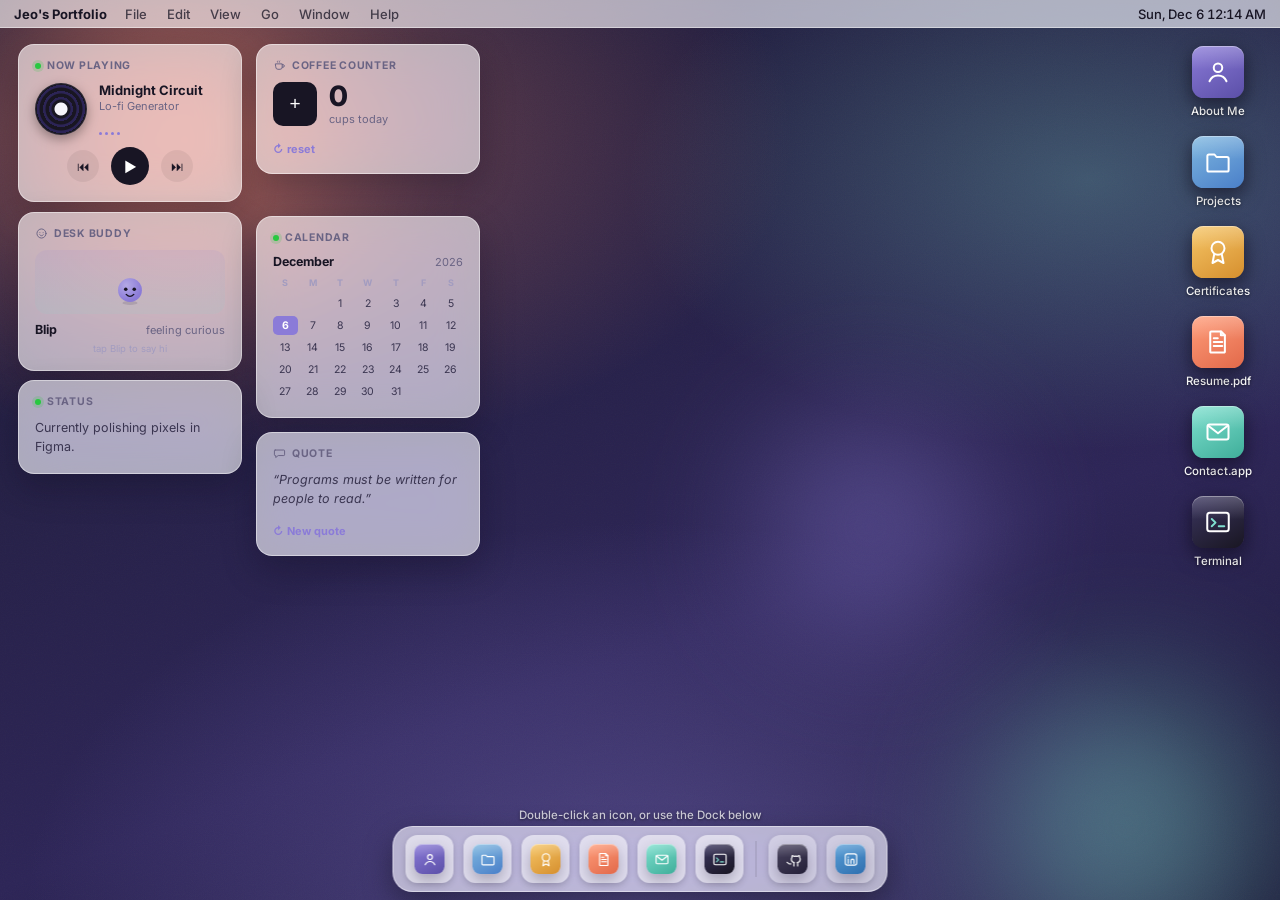
==== commit 0e4eb5b3: "social media project" ====
--- a/index.html
+++ b/index.html
@@ -467,6 +467,10 @@
 .skill-chip{
   background:var(--window-header); border:1px solid rgba(0,0,0,0.06);
   font-size:12px; font-weight:600; padding:6px 12px; border-radius:8px; color:var(--ink-700);
+}
+.skill-chip.skill-chip-featured{
+  background:rgba(139,123,216,0.16); border:1px solid rgba(139,123,216,0.35);
+  color:var(--ink-900);
 }
 .section-label{
   font-size:11px; text-transform:uppercase; letter-spacing:0.08em;
@@ -967,20 +971,21 @@
   name: "Jeo Mayku Tecson",
   initials: "JT",
   photo: "assets/about/profile-about.png",
-  role: "Virtual Assistant, Graphic Designer, Web & App Designer, Branding",
+  role: "Graphic Designer, Virtual Assistant & Social Media Manager, Branding, Web & App Designer",
   location: "Philippines",
   bio: [
-    "I am a designer who codes, a coder who understands brand, and a virtual assistant who drives growth. I handle projects from concept to execution, whether that means building a full-stack web app or managing high-converting email marketing campaigns.",
-    "I am a curious, self-motivated problem-solver ready to support you."
+    "I am a brand-focused graphic designer and a virtual assistant who drives growth. I handle projects from concept to execution, whether that means crafting minimalist, modern visual identities, orchestrating social media calendars, or managing high-converting email marketing campaigns.",
+    "When it comes to social and marketing content, I transform raw ideas into polished posts, versatile templates, and dynamic reels that elevate your digital presence.",
+    "I am a curious, flexible, and self-motivated creative problem-solver ready to support your vision."
   ],
   skillGroups: [
     {
+      label: "VA & Social Media Management",
+      skills: ["Canva", "Content Calendars & Scheduling", "Email Marketing", "Calendar & Inbox Management", "Figma", "Framer", "Adobe Photoshop", "Adobe Illustrator"]
+    },
+    {
       label: "Web & App Dev",
       skills: ["HTML", "CSS", "Javascript", "React", "TypeScript", "Next.js", "Tailwind", "PostgreSQL"]
-    },
-    {
-      label: "VA & Graphic Design",
-      skills: ["Figma", "Framer", "Canva", "Adobe Photoshop", "Adobe InDesign", "Email Marketing", "Calendar & Inbox Management", "Social Media Management"]
     }
   ],
   email: "jeotecson13@gmail.com",
@@ -1771,7 +1776,7 @@
       ${PROFILE.bio.map(p=>`<p>${p}</p>`).join('')}
       ${PROFILE.skillGroups.map(group => `
         <div class="section-label">${group.label}</div>
-        <div class="skills-grid">${group.skills.map(s=>`<span class="skill-chip">${s}</span>`).join('')}</div>
+        <div class="skills-grid">${group.skills.map(s=>`<span class="skill-chip${(s==='Social Media Management' || s.indexOf('Canva')===0) ? ' skill-chip-featured' : ''}">${s}</span>`).join('')}</div>
       `).join('')}
       <div class="section-label">Location</div>
       <p style="margin:0;">${PROFILE.location}</p>
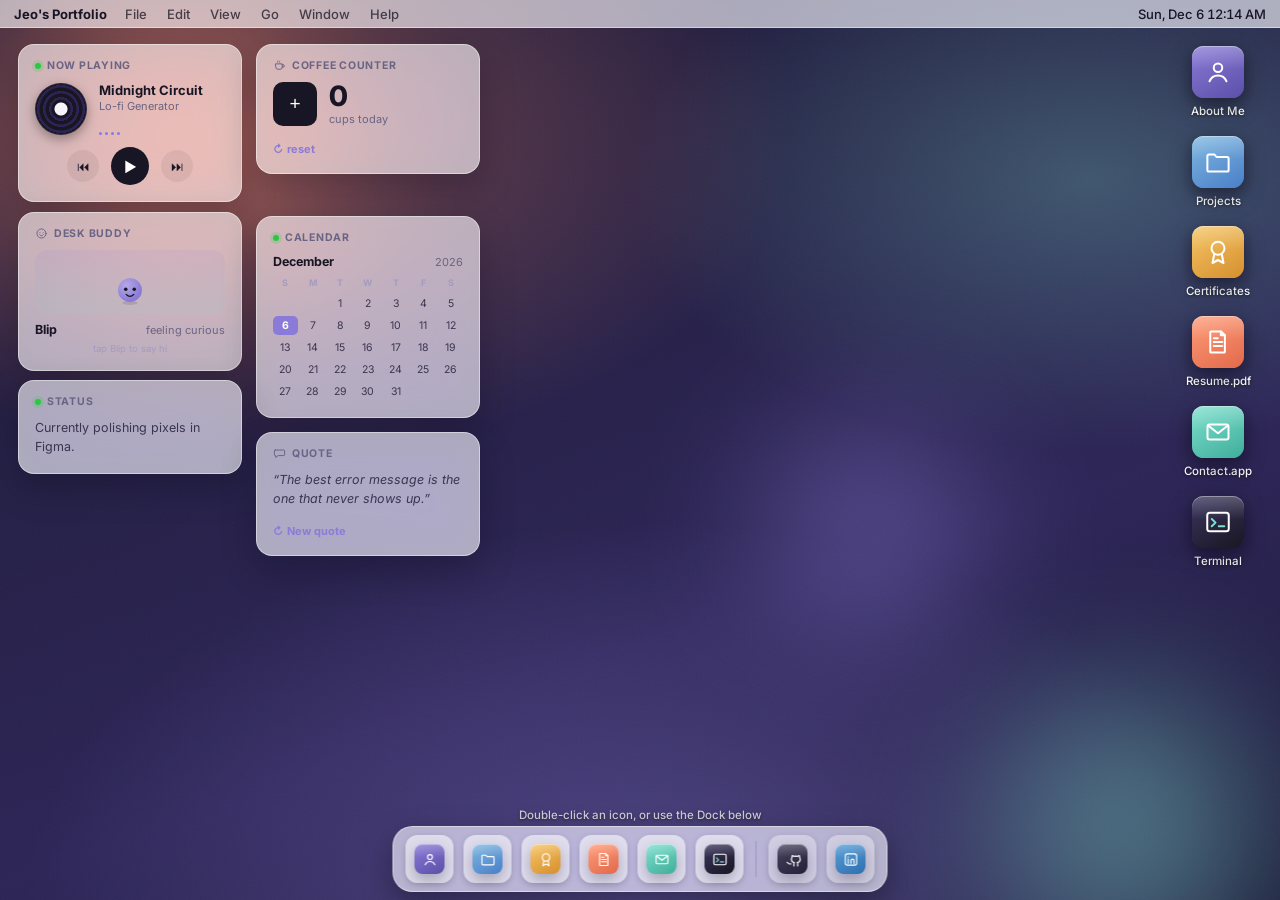
==== commit 75cddeb1: "added new pictures in social media projects" ====
--- a/index.html
+++ b/index.html
@@ -347,6 +347,38 @@
   font-size:12px; font-weight:600; padding:5px 11px; border-radius:20px;
   font-family:var(--font-mono);
 }
+.reels-row{ display:flex; gap:10px; margin:4px 0 22px; flex-wrap:wrap; }
+.reel-frame{
+  position:relative; width:126px; flex:0 0 auto;
+  border-radius:14px; overflow:hidden; cursor:pointer;
+  background:#0f0d1a;
+  box-shadow:0 6px 16px rgba(20,15,40,0.22);
+  transition:transform .12s ease, box-shadow .12s ease;
+}
+.reel-frame:hover{ transform:translateY(-2px); box-shadow:0 10px 22px rgba(20,15,40,0.3); }
+.reel-frame video{
+  width:100%; aspect-ratio:9/16; object-fit:cover; display:block; background:#0f0d1a;
+}
+.reel-frame .reel-play{
+  position:absolute; inset:0; display:flex; align-items:center; justify-content:center;
+  pointer-events:none;
+}
+.reel-frame .reel-play span{
+  width:34px; height:34px; border-radius:50%;
+  background:rgba(255,255,255,0.9); color:var(--ink-900);
+  display:flex; align-items:center; justify-content:center; font-size:13px;
+  box-shadow:0 4px 10px rgba(0,0,0,0.3);
+  transition:opacity .15s ease, transform .15s ease;
+}
+.reel-frame.reel-playing .reel-play span{ opacity:0; transform:scale(0.8); }
+.reel-frame .reel-label{
+  position:absolute; left:7px; bottom:7px; font-size:10px; font-weight:700; color:#fff;
+  text-shadow:0 1px 3px rgba(0,0,0,0.6);
+}
+@media (max-width:700px){
+  .reel-frame{ width:104px; }
+}
+
 .proj-links{ display:flex; gap:10px; margin-top:6px; flex-wrap:wrap;}
 .proj-links a{
   text-decoration:none; font-size:13px; font-weight:600;
@@ -445,6 +477,11 @@
   overflow:auto; padding:24px;
 }
 .viewer-stage img{
+  max-width:100%; max-height:100%;
+  border-radius:6px;
+  box-shadow:0 20px 50px rgba(0,0,0,0.5);
+}
+.viewer-stage video{
   max-width:100%; max-height:100%;
   border-radius:6px;
   box-shadow:0 20px 50px rgba(0,0,0,0.5);
@@ -1010,6 +1047,18 @@
 };
 
 const PROJECTS = [
+    {
+    id: "social-media-management",
+    name: "Social Media Management",
+    tagline: "Content calendars, short-form reels, and campaign decks that grow brand presence",
+    iconKey: "megaphone",
+    heroBg: "linear-gradient(135deg, #ff8a65, #c0447e)",
+    images: ["assets/social-media/screenshot-one.png", "assets/social-media/screenshot-two.png", "assets/social-media/screenshot-three.png"],
+    description: "Managed end-to-end social media presence for clients, from planning content calendars to producing scroll-stopping short-form video content. This work spanned scheduling and copywriting, editing vertical reels for Instagram and TikTok, and building presentation decks to walk clients through content strategy and campaign results.",
+    stack: ["Social Media Management", "Content Calendars", "Reels Editing", "Canva"],
+    reels: ["assets/social-media/reel-one.mp4", "assets/social-media/reel-two.mp4", "assets/social-media/reel-three.mp4", "assets/social-media/reel-four.mp4"],
+    live: "#", code: ""
+    },
     {
     id: "pairotto-brand",
     name: "Pairotto Japanese Restaurant",
@@ -1269,7 +1318,8 @@
   paddle: { bg:'linear-gradient(150deg,#4a7fc9,#2c5a99)', path:'<rect x="7.2" y="3.4" width="9.6" height="12.4" rx="4.6"/><path d="M12 15.8V20.6" stroke-width="2"/>' },
   sun: { bg:'linear-gradient(150deg,#f6ae2d,#e2694a)', path:'<circle cx="12" cy="12" r="4.6"/><path d="M12 3.2v2.4M12 18.4v2.4M4.6 12H7M17 12h2.4M6.2 6.2l1.7 1.7M16.1 16.1l1.7 1.7M6.2 17.8l1.7-1.7M16.1 7.9l1.7-1.7"/>' },
   chesspiece: { bg:'linear-gradient(150deg,#3b3660,#191622)', path:'<path d="M12 3.4c1 0 1.8.8 1.8 1.8 0 .6-.3 1.1-.7 1.5.9.6 1.5 1.6 1.5 2.7 0 1.1-.6 2-1.5 2.6.9.8 1.5 2 1.5 3.3H9.4c0-1.3.6-2.5 1.5-3.3-.9-.6-1.5-1.5-1.5-2.6 0-1.1.6-2.1 1.5-2.7-.4-.4-.7-.9-.7-1.5 0-1 .8-1.8 1.8-1.8z"/><path d="M8.4 19.2h7.2M7.6 21.4h8.8" stroke-width="1.6"/>' },
-  droplet: { bg:'linear-gradient(150deg,#f5576c,#c0447e)', path:'<path d="M12 3.6s5.4 6.4 5.4 10.4a5.4 5.4 0 0 1-10.8 0c0-4 5.4-10.4 5.4-10.4z"/>' }
+  droplet: { bg:'linear-gradient(150deg,#f5576c,#c0447e)', path:'<path d="M12 3.6s5.4 6.4 5.4 10.4a5.4 5.4 0 0 1-10.8 0c0-4 5.4-10.4 5.4-10.4z"/>' },
+  megaphone: { bg:'linear-gradient(150deg,#ff8a65,#c0447e)', path:'<path d="M3.6 10.2v3.6a1.4 1.4 0 0 0 1.4 1.4h1.4l1.6 4.6h2l-1.4-4.6h1.8l7.6 3.8V6.4l-7.6 3.8H5a1.4 1.4 0 0 0-1.4 1.4z"/><path d="M19.4 9.4a4.2 4.2 0 0 1 0 5.2" stroke-width="1.6"/>' }
 };
 function iconTile(key, size, extraClass){
   const spec = ICONS[key] || ICONS.about;
@@ -1841,14 +1891,32 @@
       <div class="proj-tag">${p.tagline}</div>
       <p>${p.description}</p>
       <div class="stack-row">${p.stack.map(s=>`<span class="stack-pill">${s}</span>`).join('')}</div>
+      ${p.reels && p.reels.length ? `
+      <div class="section-label" style="margin-top:0;">Reels</div>
+      <div class="reels-row">
+        ${p.reels.map((r,i)=>`
+          <div class="reel-frame" data-reel-idx="${i}">
+            <video src="${r}" muted loop playsinline preload="metadata"></video>
+            <div class="reel-play"><span>▶</span></div>
+            <div class="reel-label">Reel ${i+1}</div>
+          </div>`).join('')}
+      </div>` : ''}
       <div class="proj-links">
         ${liveBtn}
         ${codeBtn}
       </div>
     </div>`;
+  const extraHeight = (p.reels && p.reels.length ? 210 : 0);
   makeWindow({
-    id:'project:'+projId, title:p.name, width:520, height:520, bodyHTML:html,
+    id:'project:'+projId, title:p.name, width:540, height: 520 + extraHeight, bodyHTML:html,
     onMount:(w)=>{
+      w.querySelectorAll('.reel-frame').forEach(frame=>{
+        const idx = parseInt(frame.dataset.reelIdx, 10);
+        frame.addEventListener('click', (e)=>{
+          e.stopPropagation();
+          openVideoViewer(p.reels[idx], `${p.name} — Reel ${idx+1}`);
+        });
+      });
       if(!hasImages) return;
       let idx = 0;
       const heroEl = w.querySelector('.proj-hero');
@@ -2063,6 +2131,18 @@
   makeWindow({ id:'viewer:'+src, title:label, width:640, height:520, bodyHTML:html });
 }
 
+function openVideoViewer(src, label){
+  const html = `
+    <div class="viewer-body">
+      <div class="viewer-stage"><video src="${src}" controls autoplay playsinline></video></div>
+      <div class="viewer-bar">
+        <span>${label}</span>
+        <a href="${src}" target="_blank" rel="noopener">Open Original ↗</a>
+      </div>
+    </div>`;
+  makeWindow({ id:'viewer:'+src, title:label, width:380, height:640, bodyHTML:html });
+}
+
 const ctx = document.getElementById('ctx-menu');
 document.getElementById('desktop').addEventListener('contextmenu', (e)=>{
   e.preventDefault();
